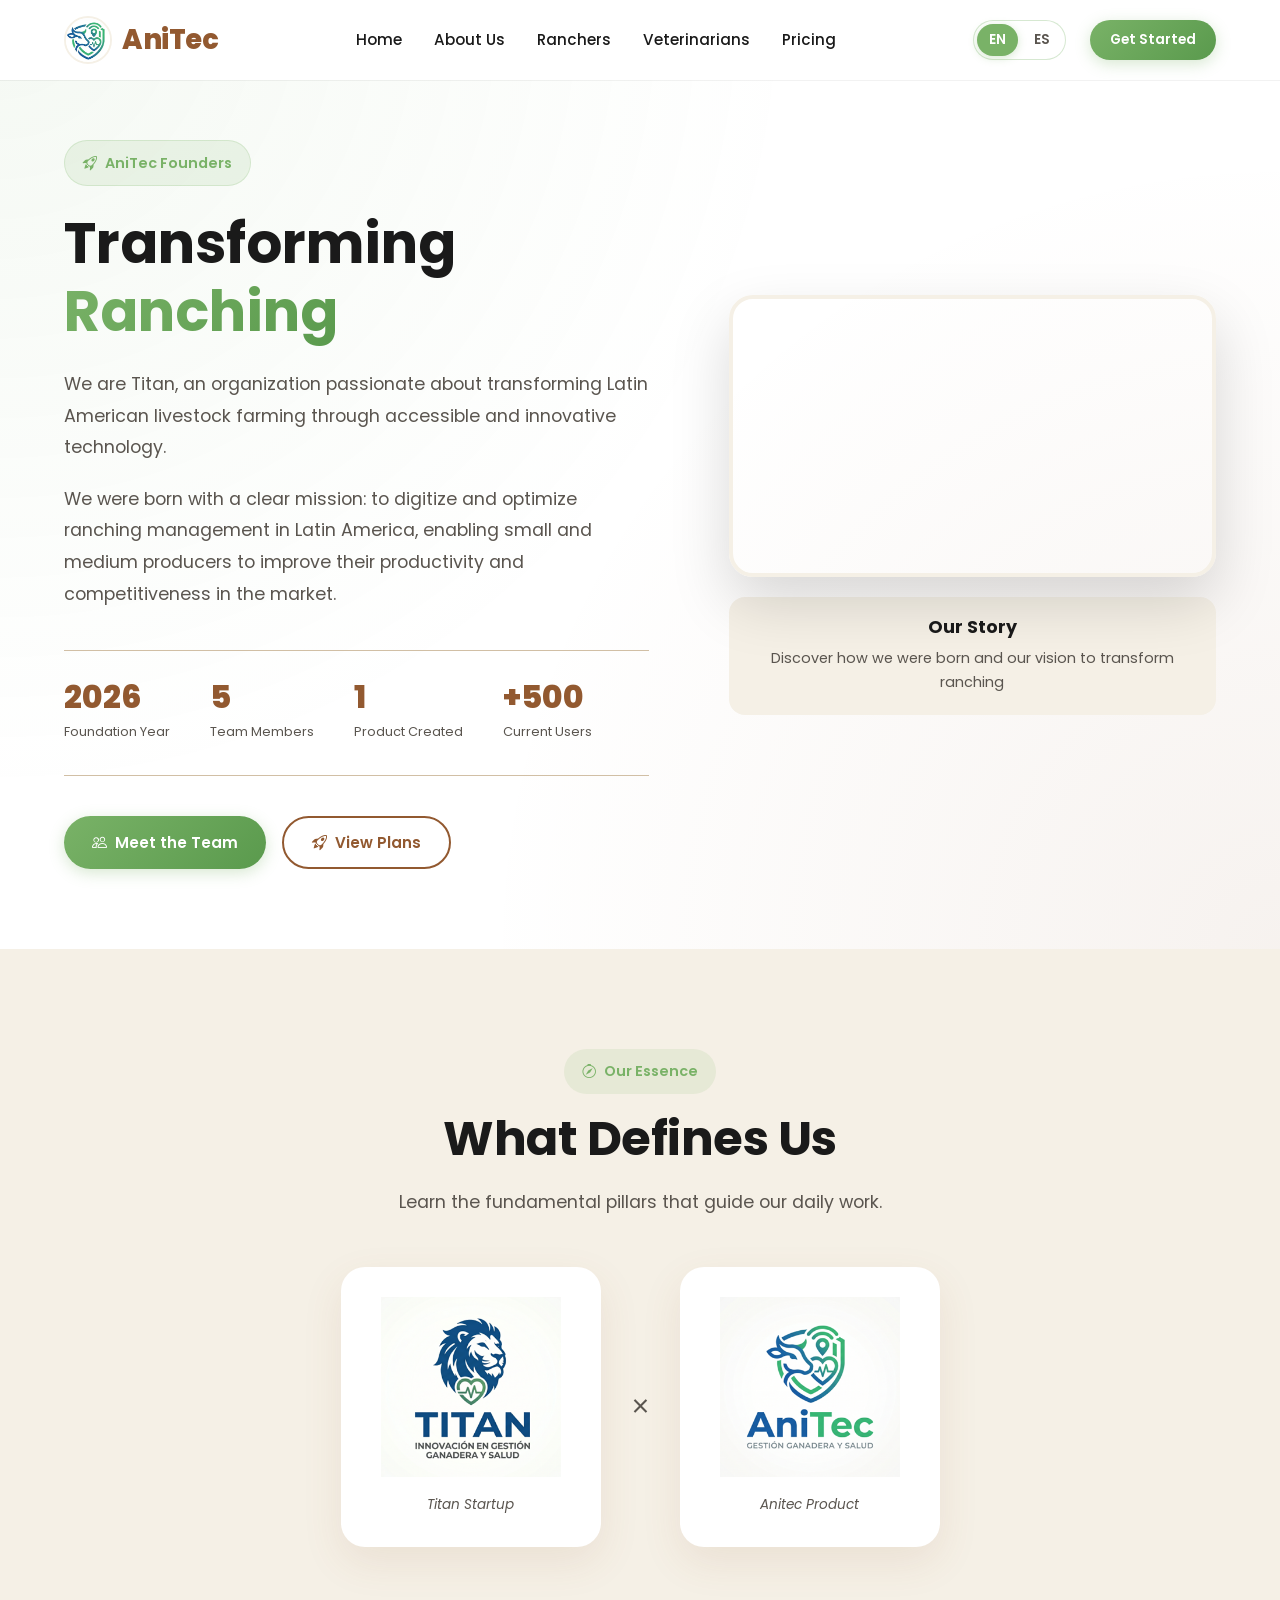
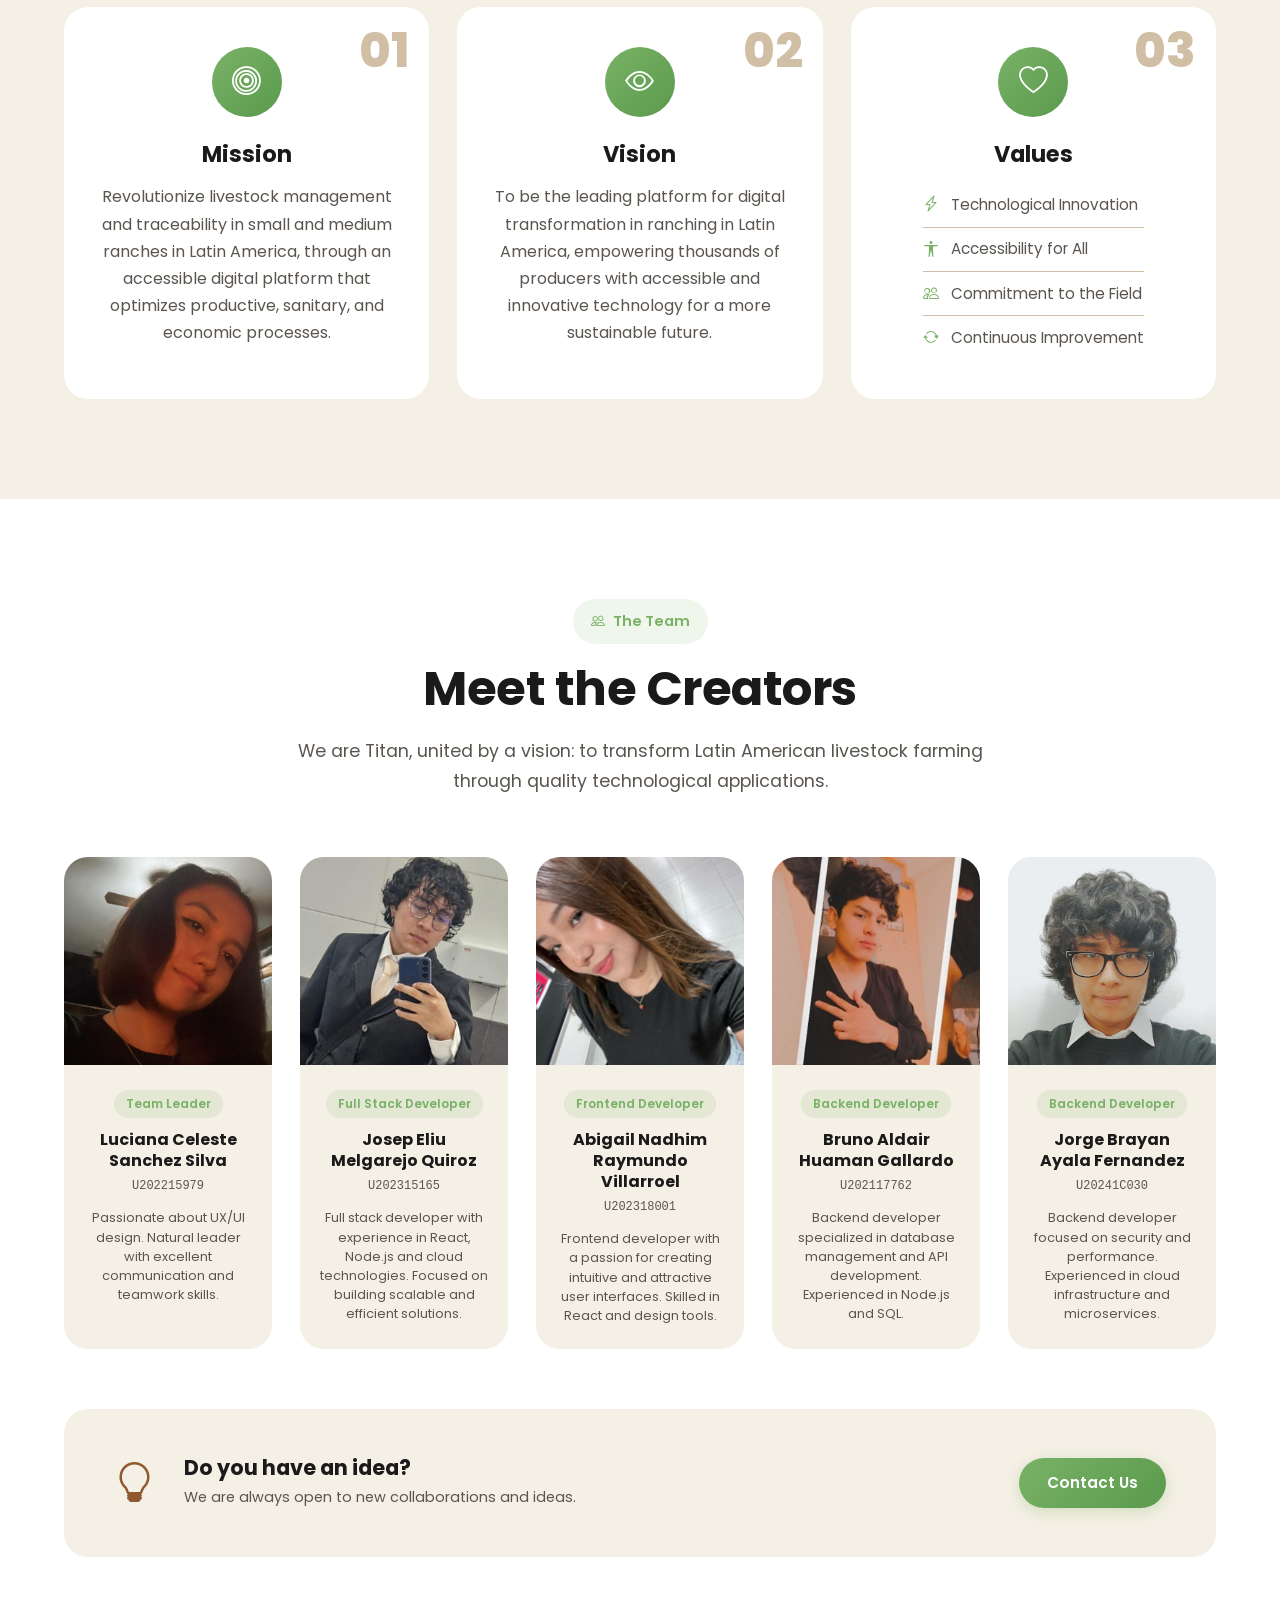
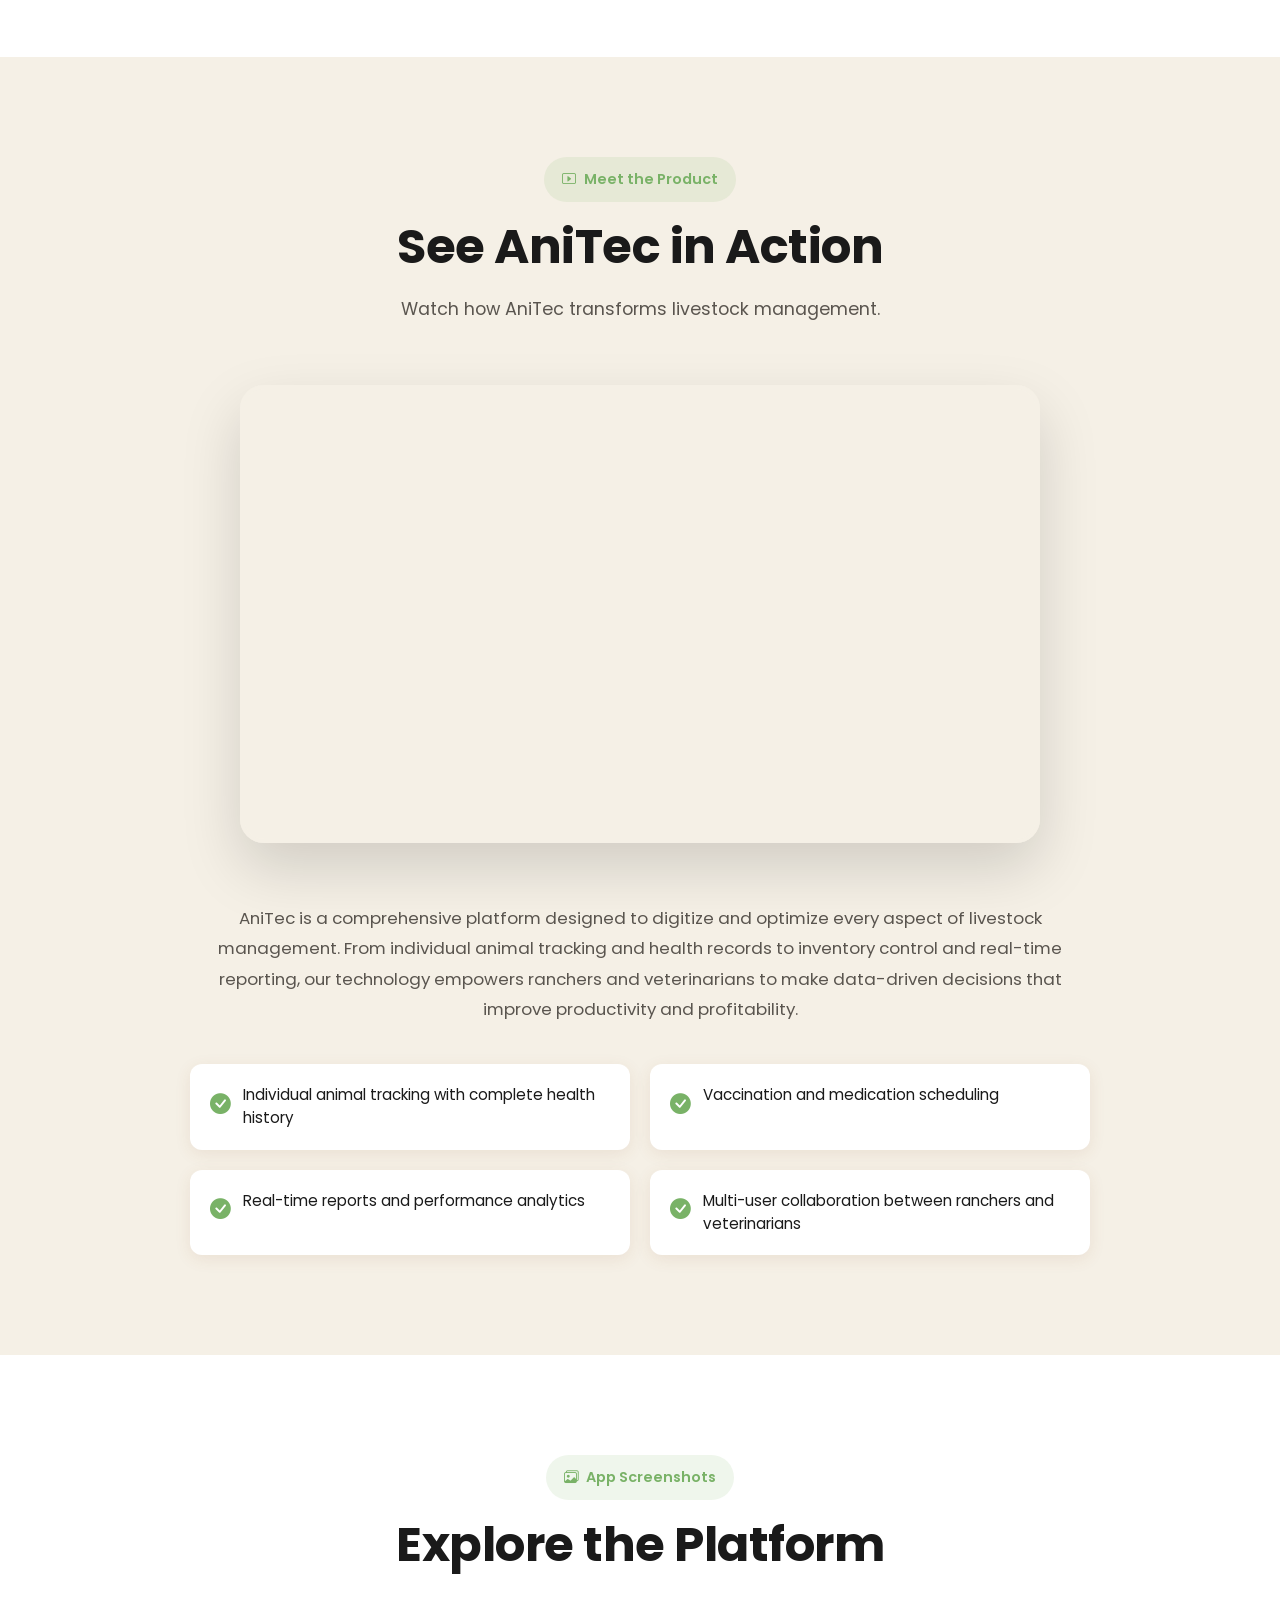
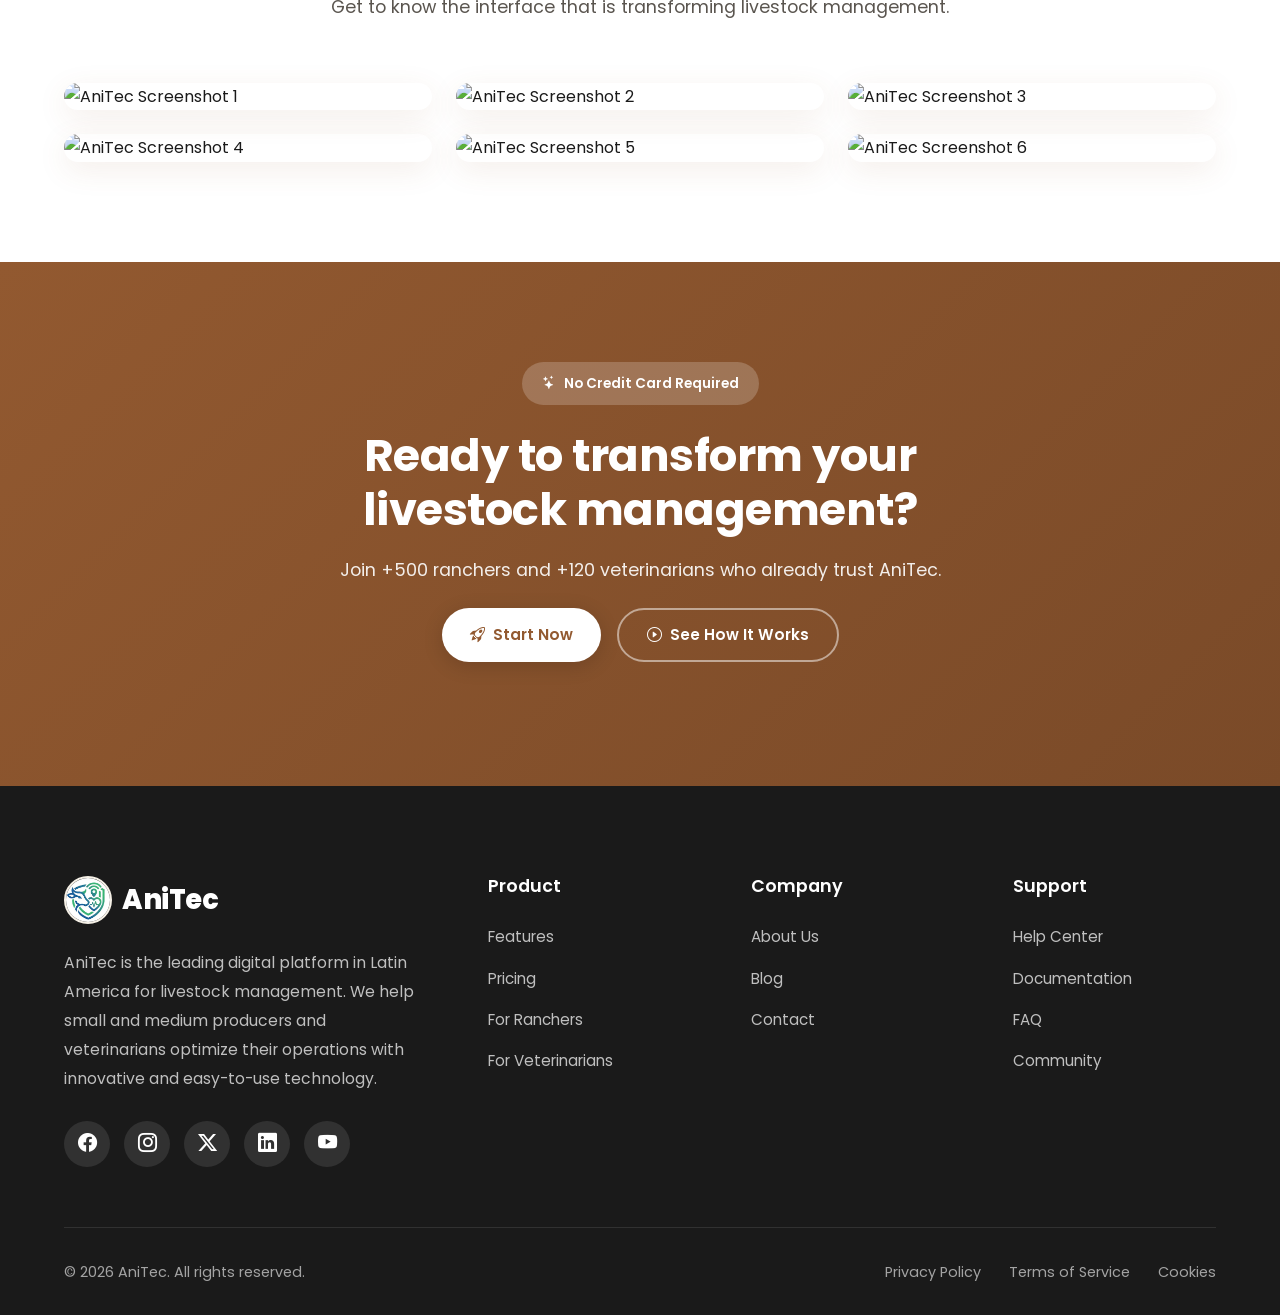
==== assets/pages/about.html @ 2a881848 "chore: add initial project files" ====
<!doctype html>
<html lang="en" data-page="about">
  <head>
    <meta charset="UTF-8" />
    <meta name="viewport" content="width=device-width, initial-scale=1.0" />
    <meta name="robots" content="index, follow" />
    <meta name="googlebot" content="index, follow" />
    <link rel="canonical" href="https://anitec.com/assets/pages/about.html" />

    <!-- Open Graph / Facebook -->
    <meta property="og:type" content="website" />
    <meta property="og:url" content="https://anitec.com/assets/pages/about.html" />
    <meta property="og:title" content="About Us - AniTec" />
    <meta
      property="og:description"
      content="Meet the team behind AniTec. We are a passionate team transforming Latin American livestock through innovative technology."
    />
    <meta
      property="og:image"
      content="https://anitec.com/assets/images/og-image.png"
    />
    <meta property="og:site_name" content="AniTec" />

    <!-- Twitter -->
    <meta property="twitter:card" content="summary_large_image" />
    <meta property="twitter:url" content="https://anitec.com/assets/pages/about.html" />
    <meta property="twitter:title" content="About Us - AniTec" />
    <meta
      property="twitter:description"
      content="Meet the team behind AniTec. We are a passionate team transforming Latin American livestock through innovative technology."
    />
    <meta
      property="twitter:image"
      content="https://anitec.com/assets/images/og-image.png"
    />

    <!-- Favicons -->
    <link rel="icon" href="../images/logo.ico" type="image/x-icon" />
    <link rel="apple-touch-icon" href="../images/apple-touch-icon.png" />

    <!-- Theme Color -->
    <meta name="theme-color" content="#79B267" />
    <meta name="msapplication-TileColor" content="#79B267" />
    <title>About Us - AniTec</title>
    <meta
      name="description"
      content="Meet the team behind AniTec. We are a team passionate about transforming Latin American livestock farming through innovative technology."
    />
    <meta
      name="keywords"
      content="about us AniTec, AniTec team, Team Titan, AniTec creators, ranching startup"
    />
    <meta name="author" content="AniTec" />
    <link rel="icon" type="image/x-icon" href="../images/logo.ico" />
    <link rel="stylesheet" href="../styles/styles.css" />
    <link rel="preconnect" href="https://fonts.googleapis.com" />
    <link rel="preconnect" href="https://fonts.gstatic.com" crossorigin />
    <link
      href="https://fonts.googleapis.com/css2?family=Poppins:wght@300;400;500;600;700;800&display=swap"
      rel="stylesheet"
    />
    <link
      rel="stylesheet"
      href="https://cdn.jsdelivr.net/npm/bootstrap-icons@1.11.3/font/bootstrap-icons.min.css"
    />
  </head>
  <body>
    <nav class="navbar">
      <div class="nav-container">
        <a href="../../index.html" class="logo">
          <img src="../images/logo.png" alt="AniTec Logo" />
          <span class="logo-text">AniTec</span>
        </a>
        <ul class="nav-menu">
          <li><a href="../../index.html" data-i18n="nav.home">Home</a></li>
          <li>
            <a href="about.html" class="active" data-i18n="nav.about"
              >About Us</a
            >
          </li>
          <li><a href="ranchers.html" data-i18n="nav.ranchers">Ranchers</a></li>
          <li>
            <a href="veterinarians.html" data-i18n="nav.veterinarians"
              >Veterinarians</a
            >
          </li>
          <li>
            <a href="../../index.html#pricing" data-i18n="nav.pricing">Pricing</a>
          </li>
        </ul>
        <div class="nav-actions">
          <div class="lang-switcher">
            <button class="lang-btn" id="lang-en" onclick="setLanguage('en')">
              EN
            </button>
            <button class="lang-btn" id="lang-es" onclick="setLanguage('es')">
              ES
            </button>
          </div>
          <a
            href="../../index.html#pricing"
            class="btn btn-success btn-sm"
            data-i18n="nav.startFree"
            >Get Started</a
          >
          <button class="mobile-menu-btn">
            <i class="bi bi-list"></i>
          </button>
        </div>
      </div>
    </nav>

    <div class="mobile-menu-overlay"></div>
    <div class="mobile-menu">
      <div class="mobile-menu-header">
        <span
          style="
            font-weight: 700;
            font-size: 1.2rem;
            color: var(--primary-brown);
          "
          data-i18n="nav.menu"
          >Menu</span
        >
        <button class="mobile-menu-close">
          <i class="bi bi-x-lg"></i>
        </button>
      </div>
      <ul class="mobile-menu-links">
        <li><a href="../../index.html" data-i18n="nav.home">Home</a></li>
        <li><a href="about.html" data-i18n="nav.about">About Us</a></li>
        <li><a href="ranchers.html" data-i18n="nav.ranchers">Ranchers</a></li>
        <li>
          <a href="veterinarians.html" data-i18n="nav.veterinarians"
            >Veterinarians</a
          >
        </li>
        <li>
          <a href="../../index.html#pricing" data-i18n="nav.pricing">Pricing</a>
        </li>
      </ul>
      <div class="mobile-menu-cta">
        <a
          href="../../index.html#pricing"
          class="btn btn-success"
          data-i18n="nav.startFree"
          >Get Started</a
        >
      </div>
      <div class="mobile-lang-switcher">
        <button
          class="lang-btn"
          id="mobile-lang-en"
          onclick="setLanguage('en')"
        >
          EN
        </button>
        <button
          class="lang-btn"
          id="mobile-lang-es"
          onclick="setLanguage('es')"
        >
          ES
        </button>
      </div>
    </div>

    <section class="about-hero">
      <div class="container">
        <div class="about-hero-content">
          <div class="about-hero-text">
            <div class="hero-badge">
              <i class="bi bi-rocket-takeoff"></i>
              <span data-i18n="about.heroBadge">AniTec Founders</span>
            </div>
            <h1 class="about-title">
              <span data-i18n="about.heroTitle1">Transforming</span
              ><span class="highlight" data-i18n="about.heroTitle2">
                Ranching</span
              >
            </h1>
            <p class="about-description" data-i18n="about.heroDesc1">
              We are <strong>Titan</strong>, an organization passionate about
              transforming Latin American livestock farming through accessible
              and innovative technology.
            </p>
            <p class="about-description" data-i18n="about.heroDesc2">
              We were born with a clear mission:
              <strong>to digitize and optimize ranching management</strong> in
              Latin America, enabling small and medium producers to improve
              their productivity and competitiveness in the market.
            </p>
            <div class="about-hero-stats">
              <div class="hero-stat">
                <span class="hero-stat-number">2026</span>
                <span class="hero-stat-label" data-i18n="about.stat1"
                  >Foundation<br />Year</span
                >
              </div>
              <div class="hero-stat">
                <span class="hero-stat-number">5</span>
                <span class="hero-stat-label" data-i18n="about.stat2"
                  >Team<br />Members</span
                >
              </div>
              <div class="hero-stat">
                <span class="hero-stat-number">1</span>
                <span class="hero-stat-label" data-i18n="about.stat3"
                  >Product<br />Created</span
                >
              </div>
              <div class="hero-stat">
                <span class="hero-stat-number">+500</span>
                <span class="hero-stat-label" data-i18n="about.stat4"
                  >Current<br />Users</span
                >
              </div>
            </div>
            <div class="about-hero-buttons">
              <a href="#team" class="btn btn-success">
                <i class="bi bi-people"></i>
                <span data-i18n="about.meetTeam">Meet the Team</span>
              </a>
              <a href="../../index.html#pricing" class="btn btn-secondary">
                <i class="bi bi-rocket-takeoff"></i>
                <span data-i18n="about.viewPlans">View Plans</span>
              </a>
            </div>
          </div>
          <div class="about-hero-video">
            <div class="video-container">
              <iframe src="https://www.youtube.com/embed/Ai-0rShYlvI" title="AniTec Story" frameborder="0" allow="accelerometer; autoplay; clipboard-write; encrypted-media; gyroscope; picture-in-picture" allowfullscreen></iframe>
            </div>
            <div class="video-info">
              <h4 data-i18n="about.ourStory">Learn our story</h4>
              <p data-i18n="about.ourStoryDesc">
                Discover how we were born and our vision to transform ranching
              </p>
            </div>
          </div>
        </div>
      </div>
    </section>

    <section class="mission-vision">
      <div class="container">
        <div class="section-header">
          <span class="section-subtitle">
            <i class="bi bi-compass"></i>
            <span data-i18n="about.essenceSubtitle">Our Essence</span>
          </span>
          <h2 class="section-title" data-i18n="about.essenceTitle">
            What Defines Us
          </h2>
          <p class="section-description" data-i18n="about.essenceDesc">
            Learn the fundamental pillars that guide our daily work.
          </p>
        </div>
        <div class="mv-logos">
          <div class="mv-logo-card">
            <img
              src="../images/about-us/logo_startup_titan.png"
              alt="Titan Startup"
            />
            <span class="mv-logo-label">Titan Startup</span>
          </div>
          <div class="mv-vs">×</div>
          <div class="mv-logo-card">
            <img
              src="../images/about-us/logo_producto_anitec.png"
              alt="AniTec Product"
            />
            <span class="mv-logo-label" data-i18n="about.product"
              >AniTec Product</span
            >
          </div>
        </div>
        <div class="mv-grid">
          <div class="mv-card">
            <div class="mv-card-icon">
              <i class="bi bi-bullseye"></i>
            </div>
            <div class="mv-card-number">01</div>
            <h3 data-i18n="about.mission">Mission</h3>
            <p data-i18n="about.missionText">
              Revolutionize livestock management and traceability in small and
              medium ranches in Latin America, through an accessible digital
              platform that optimizes productive, sanitary, and economic
              processes.
            </p>
          </div>
          <div class="mv-card">
            <div class="mv-card-icon">
              <i class="bi bi-eye"></i>
            </div>
            <div class="mv-card-number">02</div>
            <h3 data-i18n="about.vision">Vision</h3>
            <p data-i18n="about.visionText">
              To be the leading platform for digital transformation in ranching
              in Latin America, empowering thousands of producers with
              accessible and innovative technology for a more sustainable
              future.
            </p>
          </div>
          <div class="mv-card">
            <div class="mv-card-icon">
              <i class="bi bi-heart"></i>
            </div>
            <div class="mv-card-number">03</div>
            <h3 data-i18n="about.values">Values</h3>
            <ul class="mv-values">
              <li>
                <i class="bi bi-lightning-charge"></i>
                <span data-i18n="about.val1">Technological Innovation</span>
              </li>
              <li>
                <i class="bi bi-universal-access"></i>
                <span data-i18n="about.val2">Accessibility for All</span>
              </li>
              <li>
                <i class="bi bi-people"></i>
                <span data-i18n="about.val3">Commitment to the Field</span>
              </li>
              <li>
                <i class="bi bi-arrow-repeat"></i>
                <span data-i18n="about.val4">Continuous Improvement</span>
              </li>
            </ul>
          </div>
        </div>
      </div>
    </section>

    <section class="team" id="team">
      <div class="container">
        <div class="section-header">
          <span class="section-subtitle">
            <i class="bi bi-people"></i>
            <span data-i18n="about.teamSubtitle">The Team</span>
          </span>
          <h2 class="section-title" data-i18n="about.teamTitle">
            Meet the Creators
          </h2>
          <p class="section-description" data-i18n="about.teamDesc">
            We are Titan, united by a vision: to transform Latin American
            livestock farming through quality technological applications.
          </p>
        </div>
        <div class="team-grid">
          <div class="team-card">
            <div class="team-photo">
              <img
                src="../images/about-us/team/luciana.png"
                alt="Luciana Celeste Sanchez Silva"
              />
              <div class="team-social">
                <a href="#"><i class="bi bi-linkedin"></i></a>
                <a
                  href="https://github.com/luccsss"
                  target="_blank"
                  rel="noreferrer"
                  ><i class="bi bi-github"></i
                ></a>
              </div>
            </div>
            <div class="team-info">
              <span class="team-role" data-i18n="about.teamRole1"
                >Team Leader</span
              >
              <h3 class="team-name">Luciana Celeste Sanchez Silva</h3>
              <p class="team-code">U202215979</p>
              <p class="team-bio" data-i18n="about.bio1">
                Passionate about UX/UI design. Natural leader with excellent
                communication and teamwork skills.
              </p>
            </div>
          </div>
          <div class="team-card">
            <div class="team-photo">
              <img
                src="../images/about-us/team/josep.png"
                alt="Josep Eliu Melgarejo Quiroz"
              />
              <div class="team-social">
                <a href="#"><i class="bi bi-linkedin"></i></a>
                <a
                  href="https://github.com/Melga1502"
                  target="_blank"
                  rel="noreferrer"
                  ><i class="bi bi-github"></i
                ></a>
              </div>
            </div>
            <div class="team-info">
              <span class="team-role" data-i18n="about.teamRole2"
                >Full Stack Developer</span
              >
              <h3 class="team-name">Josep Eliu Melgarejo Quiroz</h3>
              <p class="team-code">U202315165</p>
              <p class="team-bio" data-i18n="about.bio2">
                Passionate about creating modern and efficient technological
                solutions. Expert in full stack web development.
              </p>
            </div>
          </div>
          <div class="team-card">
            <div class="team-photo">
              <img
                src="../images/about-us/team/abigail.png"
                alt="Abigail Nadhim Raymundo Villarroel"
              />
              <div class="team-social">
                <a href="#"><i class="bi bi-linkedin"></i></a>
                <a
                  href="https://github.com/AbigailRV"
                  target="_blank"
                  rel="noreferrer"
                  ><i class="bi bi-github"></i
                ></a>
              </div>
            </div>
            <div class="team-info">
              <span class="team-role" data-i18n="about.teamRole3"
                >Frontend Developer</span
              >
              <h3 class="team-name">Abigail Nadhim Raymundo Villarroel</h3>
              <p class="team-code">U202318001</p>
              <p class="team-bio" data-i18n="about.bio3">
                Specialist in creating attractive and functional interfaces.
                Passionate about responsive web design.
              </p>
            </div>
          </div>
          <div class="team-card">
            <div class="team-photo">
              <img
                src="../images/about-us/team/bruno.png"
                alt="Bruno Aldair Huaman Gallardo"
              />
              <div class="team-social">
                <a href="#"><i class="bi bi-linkedin"></i></a>
                <a
                  href="https://github.com/BrunoHG10"
                  target="_blank"
                  rel="noreferrer"
                  ><i class="bi bi-github"></i
                ></a>
              </div>
            </div>
            <div class="team-info">
              <span class="team-role" data-i18n="about.teamRole4"
                >Backend Developer</span
              >
              <h3 class="team-name">Bruno Aldair Huaman Gallardo</h3>
              <p class="team-code">U202117762</p>
              <p class="team-bio" data-i18n="about.bio4">
                Specialist in APIs and databases. Mastery of .NET and SQL Server
                technologies.
              </p>
            </div>
          </div>
          <div class="team-card">
            <div class="team-photo">
              <img
                src="../images/about-us/team/jorge.png"
                alt="Jorge Brayan Ayala Fernandez"
              />
              <div class="team-social">
                <a href="#"><i class="bi bi-linkedin"></i></a>
                <a
                  href="https://github.com/jorgeayaladev"
                  target="_blank"
                  rel="noreferrer"
                  ><i class="bi bi-github"></i
                ></a>
              </div>
            </div>
            <div class="team-info">
              <span class="team-role" data-i18n="about.teamRole5"
                >Backend Developer</span
              >
              <h3 class="team-name">Jorge Brayan Ayala Fernandez</h3>
              <p class="team-code">U20241C030</p>
              <p class="team-bio" data-i18n="about.bio5">
                Versatile developer with experience in multiple technologies and
                development platforms.
              </p>
            </div>
          </div>
        </div>
        <div class="team-cta">
          <div class="team-cta-content">
            <i class="bi bi-lightbulb"></i>
            <div>
              <h4 data-i18n="about.ideaTitle">Do you have an idea?</h4>
              <p data-i18n="about.ideaDesc">
                We are always open to new collaborations and ideas.
              </p>
            </div>
            <a
              href="#contact"
              class="btn btn-success"
              data-i18n="about.contactUs"
              >Contact Us</a
            >
          </div>
        </div>
      </div>
    </section>

    <!-- Product Showcase -->
    <section class="about-product">
      <div class="container">
        <div class="section-header">
          <span class="section-subtitle">
            <i class="bi bi-play-btn"></i>
            <span data-i18n="about.productSubtitle">Meet the Product</span>
          </span>
          <h2 class="section-title" data-i18n="about.productTitle">See AniTec in Action</h2>
          <p class="section-description" data-i18n="about.productDesc">Watch how AniTec transforms livestock management.</p>
        </div>
        <div class="product-video-wrapper">
          <div class="video-container">
            <iframe src="https://www.youtube.com/embed/U_xCv93ybkI" title="AniTec Product Video" frameborder="0" allow="accelerometer; autoplay; clipboard-write; encrypted-media; gyroscope; picture-in-picture" allowfullscreen></iframe>
          </div>
        </div>
        <div class="product-content">
          <p class="product-content-text" data-i18n="about.productText">
            AniTec is a comprehensive platform designed to digitize and optimize every aspect of livestock management. From individual animal tracking and health records to inventory control and real-time reporting, our technology empowers ranchers and veterinarians to make data-driven decisions that improve productivity and profitability.
          </p>
          <div class="product-features-mini">
            <div class="product-feature-item">
              <i class="bi bi-check-circle-fill"></i>
              <span data-i18n="about.productFeature1">Individual animal tracking with complete health history</span>
            </div>
            <div class="product-feature-item">
              <i class="bi bi-check-circle-fill"></i>
              <span data-i18n="about.productFeature2">Vaccination and medication scheduling</span>
            </div>
            <div class="product-feature-item">
              <i class="bi bi-check-circle-fill"></i>
              <span data-i18n="about.productFeature3">Real-time reports and performance analytics</span>
            </div>
            <div class="product-feature-item">
              <i class="bi bi-check-circle-fill"></i>
              <span data-i18n="about.productFeature4">Multi-user collaboration between ranchers and veterinarians</span>
            </div>
          </div>
        </div>
      </div>
    </section>

    <!-- App Screenshots -->
    <section class="app-screenshots">
      <div class="container">
        <div class="section-header">
          <span class="section-subtitle">
            <i class="bi bi-images"></i>
            <span data-i18n="about.screenshotsSubtitle">App Screenshots</span>
          </span>
          <h2 class="section-title" data-i18n="about.screenshotsTitle">Explore the Platform</h2>
          <p class="section-description" data-i18n="about.screenshotsDesc">Get to know the interface that is transforming livestock management.</p>
        </div>
        <div class="screenshots-grid">
          <div class="screenshot-card"><img src="../images/screenshots/screen-1.png" alt="AniTec Screenshot 1" /></div>
          <div class="screenshot-card"><img src="../images/screenshots/screen-2.png" alt="AniTec Screenshot 2" /></div>
          <div class="screenshot-card"><img src="../images/screenshots/screen-3.png" alt="AniTec Screenshot 3" /></div>
          <div class="screenshot-card"><img src="../images/screenshots/screen-4.png" alt="AniTec Screenshot 4" /></div>
          <div class="screenshot-card"><img src="../images/screenshots/screen-5.png" alt="AniTec Screenshot 5" /></div>
          <div class="screenshot-card"><img src="../images/screenshots/screen-6.png" alt="AniTec Screenshot 6" /></div>
        </div>
      </div>
    </section>

    <!-- About CTA -->
    <section class="about-cta">
      <div class="container">
        <div class="about-cta-content">
          <div class="cta-badge">
            <i class="bi bi-stars"></i>
            <span data-i18n="about.ctaBadge">No Credit Card Required</span>
          </div>
          <h2 class="cta-title" data-i18n="about.ctaTitle">Ready to transform your livestock management?</h2>
          <p class="cta-description" data-i18n="about.ctaDesc">Join +500 ranchers and +120 veterinarians who already trust AniTec.</p>
          <div class="cta-buttons">
            <a href="../../index.html#pricing" class="btn btn-primary">
              <i class="bi bi-rocket-takeoff"></i>
              <span data-i18n="about.ctaStartFree">Start Now</span>
            </a>
            <a href="ranchers.html" class="btn btn-outline-light">
              <i class="bi bi-play-circle"></i>
              <span data-i18n="about.ctaSeeHow">See How It Works</span>
            </a>
          </div>
        </div>
      </div>
    </section>

    <footer id="contact">
      <div class="container">
        <div class="footer-grid">
          <div class="footer-about">
            <a href="../../index.html" class="logo">
              <img src="../images/logo.png" alt="AniTec Logo" />
              <span class="logo-text">AniTec</span>
            </a>
            <p class="footer-description" data-i18n="footer.desc">
              AniTec is the leading digital platform in Latin America for
              livestock management. We help small and medium producers and
              veterinarians optimize their operations with innovative and
              easy-to-use technology.
            </p>
            <div class="footer-social">
              <a href="#"><i class="bi bi-facebook"></i></a>
              <a href="#"><i class="bi bi-instagram"></i></a>
              <a href="#"><i class="bi bi-twitter-x"></i></a>
              <a href="#"><i class="bi bi-linkedin"></i></a>
              <a href="#"><i class="bi bi-youtube"></i></a>
            </div>
          </div>
          <div class="footer-column">
            <h4 class="footer-title" data-i18n="footer.product">Product</h4>
            <ul class="footer-links">
              <li>
                <a href="../../index.html#features" data-i18n="footer.features"
                  >Features</a
                >
              </li>
              <li>
                <a href="../../index.html#pricing" data-i18n="footer.pricing"
                  >Pricing</a
                >
              </li>
              <li>
                <a href="ranchers.html" data-i18n="footer.forRanchers"
                  >For Ranchers</a
                >
              </li>
              <li>
                <a href="veterinarians.html" data-i18n="footer.forVets"
                  >For Veterinarians</a
                >
              </li>
            </ul>
          </div>
          <div class="footer-column">
            <h4 class="footer-title" data-i18n="footer.company">Company</h4>
            <ul class="footer-links">
              <li>
                <a href="about.html" data-i18n="footer.about">About Us</a>
              </li>
              <li><a href="#" data-i18n="footer.blog">Blog</a></li>
              <li><a href="#contact" data-i18n="footer.contact">Contact</a></li>
            </ul>
          </div>
          <div class="footer-column">
            <h4 class="footer-title" data-i18n="footer.support">Support</h4>
            <ul class="footer-links">
              <li><a href="#" data-i18n="footer.helpCenter">Help Center</a></li>
              <li>
                <a href="#" data-i18n="footer.documentation">Documentation</a>
              </li>
              <li><a href="#" data-i18n="footer.faq">FAQ</a></li>
              <li><a href="#" data-i18n="footer.community">Community</a></li>
            </ul>
          </div>
        </div>
        <div class="footer-bottom">
          <p class="footer-copyright" data-i18n="footer.copyright">
            © 2026 AniTec. All rights reserved.
          </p>
          <div class="footer-legal">
            <a href="#" data-i18n="footer.privacy">Privacy Policy</a>
            <a href="#" data-i18n="footer.terms">Terms of Service</a>
            <a href="#" data-i18n="footer.cookies">Cookies</a>
          </div>
        </div>
      </div>
    </footer>

    <script src="../scripts/i18n.js"></script>
    <script src="../scripts/script.js"></script>
  </body>
</html>
---- assets/styles/styles.css ----
:root {
  --primary-brown: #925930;
  --primary-green: #79b267;
  --primary-cream: #f5f0e6;
  --secondary-brown: #a3794f;
  --secondary-green: #a3c4a8;
  --secondary-cream: #d1bfa5;
  --text-dark: #1a1a1a;
  --text-light: #5a554f;
  --white: #ffffff;
  --shadow-light: rgba(146, 89, 48, 0.1);
  --shadow-medium: rgba(146, 89, 48, 0.2);
  --gradient-green: linear-gradient(135deg, #79b267 0%, #5a9a4d 100%);
  --gradient-brown: linear-gradient(135deg, #925930 0%, #7a4a28 100%);
}

* {
  margin: 0;
  padding: 0;
  box-sizing: border-box;
}

html {
  scroll-behavior: smooth;
}

body {
  font-family: "Poppins", sans-serif;
  background-color: var(--primary-cream);
  color: var(--text-dark);
  line-height: 1.7;
  overflow-x: hidden;
}

body.menu-open {
  overflow: hidden;
}

h1,
h2,
h3,
h4,
h5,
h6 {
  font-family: "Poppins", sans-serif;
  font-weight: 700;
  line-height: 1.2;
}

.container {
  max-width: 1200px;
  margin: 0 auto;
  padding: 0 24px;
}

.btn {
  padding: 12px 28px;
  border-radius: 50px;
  font-weight: 600;
  font-size: 0.95rem;
  cursor: pointer;
  transition: all 0.3s cubic-bezier(0.4, 0, 0.2, 1);
  text-decoration: none;
  display: inline-flex;
  align-items: center;
  gap: 8px;
  border: none;
  font-family: "Poppins", sans-serif;
}

.btn-primary {
  background: var(--gradient-brown);
  color: var(--white);
  box-shadow: 0 4px 15px rgba(146, 89, 48, 0.3);
}

.btn-primary:hover {
  transform: translateY(-2px);
  box-shadow: 0 8px 25px rgba(146, 89, 48, 0.4);
}

.btn-secondary {
  background: transparent;
  color: var(--primary-brown);
  border: 2px solid var(--primary-brown);
}

.btn-secondary:hover {
  background: var(--primary-brown);
  color: var(--white);
}

.btn-success {
  background: var(--gradient-green);
  color: var(--white);
  box-shadow: 0 4px 15px rgba(121, 178, 103, 0.3);
}

.btn-success:hover {
  transform: translateY(-2px);
  box-shadow: 0 8px 25px rgba(121, 178, 103, 0.4);
}

.mobile-menu-btn {
  display: none;
  background: none;
  border: none;
  font-size: 1.6rem;
  color: var(--primary-brown);
  cursor: pointer;
  padding: 8px;
  line-height: 1;
}

/* Navigation */
.navbar {
  position: fixed;
  top: 0;
  left: 0;
  right: 0;
  background: rgba(255, 255, 255, 0.95);
  backdrop-filter: blur(20px);
  z-index: 1000;
  transition: all 0.3s ease;
  box-shadow: 0 1px 0 rgba(0, 0, 0, 0.05);
}

.navbar.scrolled {
  box-shadow: 0 4px 30px var(--shadow-light);
}

.nav-container {
  display: flex;
  justify-content: space-between;
  align-items: center;
  padding: 16px 24px;
  max-width: 1200px;
  margin: 0 auto;
}

.logo {
  display: flex;
  align-items: center;
  gap: 10px;
  text-decoration: none;
}

.logo img {
  height: 48px;
  width: 48px;
  border-radius: 50%;
  object-fit: cover;
  border: 2px solid var(--primary-cream);
}

.logo-text {
  font-family: "Poppins", sans-serif;
  font-size: 1.7rem;
  font-weight: 800;
  color: var(--primary-brown);
  letter-spacing: -0.5px;
}

.nav-menu {
  display: flex;
  align-items: center;
  gap: 32px;
  list-style: none;
}

.nav-menu a {
  text-decoration: none;
  color: var(--text-dark);
  font-weight: 500;
  font-size: 0.95rem;
  transition: all 0.3s ease;
  position: relative;
}

.nav-menu a::after {
  content: "";
  position: absolute;
  bottom: -6px;
  left: 0;
  width: 0;
  height: 2px;
  background: var(--primary-green);
  transition: width 0.3s ease;
  border-radius: 2px;
}

.nav-menu a:hover {
  color: var(--primary-brown);
}

.nav-menu a:hover::after {
  width: 100%;
}

.nav-actions {
  display: flex;
  gap: 12px;
  align-items: center;
}

.btn-sm {
  padding: 8px 20px;
  font-size: 0.85rem;
}

/* Mobile Menu */
.mobile-menu-overlay,
.mobile-menu {
  display: none;
}

/* Hero Section */
.hero {
  min-height: 100vh;
  padding: 140px 0 100px;
  background: var(--white);
  position: relative;
  overflow: hidden;
}

.hero::before {
  content: "";
  position: absolute;
  top: 0;
  right: 0;
  width: 55%;
  height: 100%;
  background: url("../images/home/hero-section.png") no-repeat center center;
  background-size: cover;
  opacity: 0.15;
  clip-path: polygon(25% 0, 100% 0, 100% 100%, 0% 100%);
}

.hero-content {
  display: grid;
  grid-template-columns: 1fr 1fr;
  gap: 80px;
  align-items: center;
  position: relative;
  z-index: 1;
}

.hero-text {
  max-width: 580px;
}

.hero-badge {
  display: inline-flex;
  align-items: center;
  gap: 8px;
  background: rgba(121, 178, 103, 0.12);
  padding: 10px 18px;
  border-radius: 50px;
  font-size: 0.9rem;
  color: var(--primary-green);
  font-weight: 600;
  margin-bottom: 24px;
  border: 1px solid rgba(121, 178, 103, 0.2);
}

.hero-title {
  font-size: 3.8rem;
  line-height: 1.1;
  color: var(--text-dark);
  margin-bottom: 24px;
  letter-spacing: -1px;
}

.hero-title span {
  background: var(--gradient-green);
  -webkit-background-clip: text;
  -webkit-text-fill-color: transparent;
  background-clip: text;
}

.hero-description {
  font-size: 1.15rem;
  color: var(--text-light);
  margin-bottom: 36px;
  line-height: 1.8;
}

.hero-buttons {
  display: flex;
  gap: 16px;
  flex-wrap: wrap;
}

.hero-image {
  width: 100%;
  max-width: 560px;
  border-radius: 24px;
  box-shadow: 0 30px 70px rgba(0, 0, 0, 0.15);
}

.hero-floating-card {
  position: absolute;
  background: var(--white);
  padding: 20px 24px;
  border-radius: 16px;
  box-shadow: 0 10px 40px rgba(0, 0, 0, 0.12);
  display: flex;
  align-items: center;
  gap: 14px;
  animation: float 4s ease-in-out infinite;
}

.hero-floating-card-1 {
  top: 10%;
  right: -10px;
  animation-delay: 0s;
}

.hero-floating-card-2 {
  bottom: 15%;
  left: -20px;
  animation-delay: 1s;
}

@keyframes float {
  0%,
  100% {
    transform: translateY(0);
  }
  50% {
    transform: translateY(-10px);
  }
}

.floating-icon {
  width: 52px;
  height: 52px;
  border-radius: 14px;
  display: flex;
  align-items: center;
  justify-content: center;
  font-size: 1.5rem;
}

.floating-icon.green {
  background: rgba(121, 178, 103, 0.15);
  color: var(--primary-green);
}

.floating-icon.brown {
  background: rgba(146, 89, 48, 0.15);
  color: var(--primary-brown);
}

.floating-text h4 {
  font-size: 1rem;
  color: var(--text-dark);
  margin-bottom: 2px;
}

.floating-text p {
  font-size: 0.85rem;
  color: var(--text-light);
}

.hero-stats {
  display: flex;
  gap: 50px;
  margin-top: 50px;
  padding-top: 40px;
  border-top: 1px solid rgba(0, 0, 0, 0.08);
}

.stat-item {
  text-align: left;
}

.stat-number {
  font-size: 2.8rem;
  font-weight: 800;
  color: var(--primary-brown);
  line-height: 1;
}

.stat-label {
  font-size: 0.95rem;
  color: var(--text-light);
  margin-top: 4px;
}

/* Ganadero Hero Section */
.rancher-hero,
.vet-hero {
  min-height: 95vh;
  padding: 140px 0 80px;
  background: var(--white);
  position: relative;
  display: flex;
  align-items: center;
}

.rancher-hero::before {
  content: "";
  position: absolute;
  top: 0;
  left: 0;
  width: 100%;
  height: 100%;
  background:
    radial-gradient(
      circle at 100% 0%,
      rgba(121, 178, 103, 0.08) 0%,
      transparent 50%
    ),
    radial-gradient(
      circle at 0% 100%,
      rgba(146, 89, 48, 0.05) 0%,
      transparent 50%
    );
  pointer-events: none;
}

.rancher-hero-content,
.vet-hero-content {
  display: grid;
  grid-template-columns: 1.1fr 1fr;
  gap: 80px;
  align-items: center;
  position: relative;
  z-index: 1;
}

.rancher-title,
.vet-title {
  font-size: 3.5rem;
  color: var(--text-dark);
  margin-bottom: 24px;
  line-height: 1.2;
}

.rancher-title .highlight,
.vet-title .highlight {
  background: var(--gradient-green);
  -webkit-background-clip: text;
  background-clip: text;
  -webkit-text-fill-color: transparent;
}

.rancher-description,
.vet-description {
  font-size: 1.15rem;
  color: var(--text-light);
  margin-bottom: 20px;
  line-height: 1.8;
}

.rancher-features {
  display: grid;
  grid-template-columns: 1fr 1fr;
  gap: 16px;
  margin: 30px 0;
}

.rancher-feature {
  display: flex;
  align-items: center;
  gap: 12px;
  font-size: 0.95rem;
  color: var(--text-dark);
}

.rancher-feature i {
  color: var(--primary-green);
  font-size: 1.1rem;
}

.vet-features {
  display: grid;
  grid-template-columns: 1fr 1fr;
  gap: 16px;
  margin: 30px 0;
}

.vet-feature {
  display: flex;
  align-items: center;
  gap: 12px;
  font-size: 0.95rem;
  color: var(--text-dark);
}

.vet-feature i {
  color: var(--primary-green);
  font-size: 1.1rem;
}

.rancher-hero-stats,
.vet-hero-stats {
  display: flex;
  gap: 40px;
  margin: 30px 0;
  padding: 24px 0;
  border-top: 1px solid var(--secondary-cream);
  border-bottom: 1px solid var(--secondary-cream);
}

.rancher-stat,
.vet-stat {
  text-align: left;
}

.rancher-stat-number,
.vet-stat-number {
  display: block;
  font-size: 2rem;
  font-weight: 800;
  color: var(--primary-brown);
  line-height: 1;
  margin-bottom: 4px;
}

.rancher-stat-label,
.vet-stat-label {
  font-size: 0.8rem;
  color: var(--text-light);
  line-height: 1.3;
}

.rancher-buttons,
.vet-buttons {
  display: flex;
  gap: 16px;
  margin-top: 32px;
}

.rancher-hero-image,
.vet-hero-image {
  text-align: center;
  position: relative;
}

.hero-image-wrapper {
  position: relative;
}

.hero-image-wrapper img {
  width: 100%;
  max-width: 480px;
  border-radius: 30px;
  box-shadow: 0 30px 70px rgba(0, 0, 0, 0.15);
}

.hero-image-badge {
  position: absolute;
  bottom: 30px;
  left: -20px;
  background: var(--white);
  padding: 16px 24px;
  border-radius: 16px;
  display: flex;
  align-items: center;
  gap: 10px;
  box-shadow: 0 10px 30px var(--shadow-light);
  font-weight: 600;
  color: var(--text-dark);
}

.hero-image-badge i {
  color: #f59e0b;
  font-size: 1.1rem;
}

/* Segmentos Section */
.segments {
  padding: 100px 0;
  background: var(--primary-cream);
}

.segments-grid {
  display: grid;
  grid-template-columns: repeat(2, 1fr);
  gap: 32px;
}

.segment-card {
  background: var(--white);
  padding: 44px 36px;
  border-radius: 24px;
  text-align: center;
  transition: all 0.4s ease;
  box-shadow: 0 8px 30px var(--shadow-light);
}

.segment-card:hover {
  transform: translateY(-8px);
  box-shadow: 0 20px 50px var(--shadow-medium);
}

.segment-image {
  width: 100%;
  max-width: 200px;
  height: 200px;
  margin: 0 auto 24px;
  border-radius: 50%;
  overflow: hidden;
  border: 4px solid var(--primary-cream);
  box-shadow: 0 8px 30px var(--shadow-light);
  background: var(--primary-cream);
  display: flex;
  align-items: center;
  justify-content: center;
}

.segment-image img {
  width: 100%;
  height: 100%;
  object-fit: cover;
}

.segment-title {
  font-size: 1.6rem;
  color: var(--text-dark);
  margin-bottom: 16px;
}

.segment-description {
  color: var(--text-light);
  line-height: 1.7;
  margin-bottom: 24px;
}

/* Metrics Section */
.metrics {
  padding: 100px 0;
  background: var(--gradient-brown);
}

.metrics .section-subtitle {
  background: rgba(255, 255, 255, 0.15);
  color: var(--white);
}

.metrics .section-title,
.metrics .section-description {
  color: var(--white);
}

.metrics-grid {
  display: grid;
  grid-template-columns: repeat(4, 1fr);
  gap: 28px;
}

.metric-card {
  text-align: center;
  padding: 40px 24px 32px;
  background: rgba(255, 255, 255, 0.1);
  border-radius: 20px;
  border: 1px solid rgba(255, 255, 255, 0.15);
  transition: all 0.3s ease;
  position: relative;
  overflow: hidden;
}

.metric-card::before {
  content: "";
  position: absolute;
  top: 0;
  left: 0;
  right: 0;
  height: 4px;
  background: var(--primary-green);
  transform: scaleX(0);
  transform-origin: left;
  transition: transform 0.3s ease;
}

.metric-card:hover {
  background: rgba(255, 255, 255, 0.15);
  transform: translateY(-5px);
}

.metric-card:hover::before {
  transform: scaleX(1);
}

.metric-icon {
  width: 60px;
  height: 60px;
  background: rgba(255, 255, 255, 0.15);
  border-radius: 50%;
  display: flex;
  align-items: center;
  justify-content: center;
  margin: 0 auto 20px;
  font-size: 1.5rem;
  color: var(--white);
}

.metric-number {
  font-size: 3.2rem;
  font-weight: 800;
  color: var(--white);
  margin-bottom: 8px;
  line-height: 1;
}

.metric-label {
  font-size: 1rem;
  font-weight: 600;
  color: var(--white);
  margin-bottom: 12px;
}

.metric-description {
  font-size: 0.85rem;
  color: rgba(255, 255, 255, 0.75);
  line-height: 1.6;
}

.metrics-footer {
  display: flex;
  justify-content: center;
  gap: 40px;
  margin-top: 50px;
  padding-top: 40px;
  border-top: 1px solid rgba(255, 255, 255, 0.15);
}

.metrics-stat {
  text-align: center;
}

.metrics-stat-number {
  display: block;
  font-size: 2.5rem;
  font-weight: 800;
  color: var(--white);
  line-height: 1;
  margin-bottom: 8px;
}

.metrics-stat-label {
  font-size: 0.9rem;
  color: rgba(255, 255, 255, 0.75);
  line-height: 1.4;
}

/* Features Section */
.features {
  padding: 120px 0;
  background: var(--white);
}

.section-header {
  text-align: center;
  max-width: 700px;
  margin: 0 auto 60px;
}

.section-subtitle {
  display: inline-flex;
  align-items: center;
  gap: 8px;
  background: rgba(121, 178, 103, 0.12);
  color: var(--primary-green);
  padding: 10px 18px;
  border-radius: 50px;
  font-weight: 600;
  font-size: 0.9rem;
  margin-bottom: 16px;
}

.section-title {
  font-size: 3rem;
  color: var(--text-dark);
  margin-bottom: 20px;
  letter-spacing: -0.5px;
}

.section-description {
  font-size: 1.1rem;
  color: var(--text-light);
}

.section-subtitle-light {
  display: inline-flex;
  align-items: center;
  gap: 8px;
  background: rgba(255, 255, 255, 0.15);
  color: #fff;
  padding: 10px 18px;
  border-radius: 50px;
  font-weight: 600;
  font-size: 0.9rem;
  margin-bottom: 16px;
}

.section-title-light {
  font-size: 3rem;
  color: #fff;
  margin-bottom: 20px;
  letter-spacing: -0.5px;
}

.section-description-light {
  font-size: 1.1rem;
  color: rgba(255, 255, 255, 0.8);
}

.features-grid {
  display: grid;
  grid-template-columns: repeat(3, 1fr);
  gap: 28px;
}

.feature-card {
  background: var(--primary-cream);
  padding: 40px 32px;
  border-radius: 20px;
  transition: all 0.4s cubic-bezier(0.4, 0, 0.2, 1);
  position: relative;
  overflow: hidden;
}

.feature-card::before {
  content: "";
  position: absolute;
  top: 0;
  left: 0;
  right: 0;
  height: 4px;
  background: var(--gradient-green);
  transform: scaleX(0);
  transform-origin: left;
  transition: transform 0.4s ease;
}

.feature-card:hover {
  transform: translateY(-8px);
  box-shadow: 0 25px 50px var(--shadow-light);
  background: var(--white);
}

.feature-card:hover::before {
  transform: scaleX(1);
}

.feature-icon {
  width: 64px;
  height: 64px;
  background: var(--white);
  border-radius: 16px;
  display: flex;
  align-items: center;
  justify-content: center;
  font-size: 1.7rem;
  color: var(--primary-brown);
  margin-bottom: 24px;
  box-shadow: 0 4px 15px var(--shadow-light);
}

.feature-title {
  font-size: 1.3rem;
  color: var(--text-dark);
  margin-bottom: 14px;
}

.feature-description {
  color: var(--text-light);
  line-height: 1.7;
  font-size: 0.98rem;
}

/* How It Works */
.how-it-works {
  padding: 100px 0;
  background: var(--primary-cream);
  position: relative;
}

.steps-grid {
  display: grid;
  grid-template-columns: repeat(4, 1fr);
  gap: 24px;
  position: relative;
}

.step-card {
  background: var(--white);
  border-radius: 24px;
  padding: 32px 24px;
  display: flex;
  align-items: flex-start;
  gap: 20px;
  position: relative;
  transition: all 0.3s ease;
}

.step-card:hover {
  transform: translateY(-5px);
  box-shadow: 0 15px 40px var(--shadow-light);
}

.step-number {
  font-size: 3rem;
  font-weight: 800;
  color: var(--secondary-cream);
  line-height: 1;
  position: absolute;
  top: 20px;
  right: 20px;
  opacity: 0.5;
}

.step-content {
  flex: 1;
}

.step-icon {
  width: 56px;
  height: 56px;
  background: var(--gradient-brown);
  border-radius: 16px;
  display: flex;
  align-items: center;
  justify-content: center;
  margin-bottom: 20px;
  font-size: 1.5rem;
  color: var(--white);
}

.step-title {
  font-size: 1.15rem;
  color: var(--text-dark);
  margin-bottom: 10px;
}

.step-description {
  color: var(--text-light);
  font-size: 0.9rem;
  line-height: 1.6;
}

.step-arrow {
  position: absolute;
  right: -12px;
  top: 50%;
  transform: translateY(-50%);
  width: 32px;
  height: 32px;
  background: var(--white);
  border-radius: 50%;
  display: flex;
  align-items: center;
  justify-content: center;
  color: var(--primary-green);
  font-size: 0.9rem;
  box-shadow: 0 4px 15px var(--shadow-light);
}

.step-check {
  position: absolute;
  right: -12px;
  top: 50%;
  transform: translateY(-50%);
  width: 32px;
  height: 32px;
  background: var(--primary-green);
  border-radius: 50%;
  display: flex;
  align-items: center;
  justify-content: center;
  color: var(--white);
  font-size: 0.9rem;
}

.how-it-works-cta {
  margin-top: 50px;
}

.how-it-works-cta-content {
  background: linear-gradient(135deg, var(--primary-green) 0%, #5a9a4d 100%);
  border-radius: 24px;
  padding: 40px 50px;
  display: flex;
  align-items: center;
  justify-content: space-between;
  gap: 30px;
  flex-wrap: wrap;
}

.how-it-works-cta-content > i {
  font-size: 2.5rem;
  color: var(--white);
}

.how-it-works-cta-content > div {
  flex: 1;
}

.how-it-works-cta-content h4 {
  font-size: 1.3rem;
  color: var(--white);
  margin-bottom: 4px;
}

.how-it-works-cta-content p {
  color: rgba(255, 255, 255, 0.85);
  font-size: 0.9rem;
}

.how-it-works-cta-content .btn {
  background: var(--white);
  color: var(--primary-green);
}

/* Testimonials */
.testimonials {
  padding: 120px 0;
  background: var(--gradient-brown);
  position: relative;
  overflow: hidden;
}

.testimonials::before {
  content: "";
  position: absolute;
  top: -30%;
  right: -10%;
  width: 700px;
  height: 700px;
  background: radial-gradient(
    circle,
    rgba(255, 255, 255, 0.08) 0%,
    transparent 70%
  );
}

.testimonials::after {
  content: "";
  position: absolute;
  bottom: -20%;
  left: -10%;
  width: 500px;
  height: 500px;
  background: radial-gradient(
    circle,
    rgba(121, 178, 103, 0.2) 0%,
    transparent 70%
  );
}

.testimonials .section-subtitle {
  background: rgba(255, 255, 255, 0.15);
  color: var(--white);
}

.testimonials .section-title {
  color: var(--white);
}

.testimonials .section-description {
  color: rgba(255, 255, 255, 0.85);
}



/* Pricing */
.pricing {
  padding: 120px 0;
  background: var(--white);
}

.pricing-grid {
  display: grid;
  grid-template-columns: repeat(3, 1fr);
  gap: 32px;
  align-items: stretch;
}

.pricing-card {
  background: var(--white);
  border-radius: 28px;
  padding: 40px 32px;
  text-align: center;
  transition: all 0.4s ease;
  position: relative;
  display: flex;
  flex-direction: column;
  box-shadow: 0 4px 20px var(--shadow-light);
}

.pricing-card:hover {
  transform: translateY(-10px);
  box-shadow: 0 25px 60px rgba(0, 0, 0, 0.12);
}

.pricing-card.featured {
  background: var(--white);
  border: 3px solid var(--primary-green);
  transform: scale(1.03);
}

.pricing-card.featured:hover {
  transform: scale(1.03) translateY(-10px);
}

.pricing-badge {
  position: absolute;
  top: -16px;
  left: 50%;
  transform: translateX(-50%);
  background: var(--gradient-green);
  color: var(--white);
  padding: 8px 24px;
  border-radius: 50px;
  font-size: 0.85rem;
  font-weight: 600;
  display: flex;
  align-items: center;
  gap: 6px;
}

.pricing-header {
  margin-bottom: 24px;
}

.pricing-icon {
  width: 80px;
  height: 80px;
  background: var(--primary-cream);
  border-radius: 50%;
  display: flex;
  align-items: center;
  justify-content: center;
  margin: 0 auto 20px;
  font-size: 2rem;
  color: var(--primary-brown);
}

.pricing-card.featured .pricing-icon {
  background: var(--primary-green);
  color: var(--white);
}

.pricing-title {
  font-size: 1.5rem;
  color: var(--text-dark);
  margin-bottom: 8px;
}

.pricing-description {
  font-size: 0.9rem;
  color: var(--text-light);
  margin-bottom: 0;
}

.pricing-price {
  margin-bottom: 8px;
  display: flex;
  align-items: baseline;
  justify-content: center;
}

.pricing-price .currency {
  font-size: 1.5rem;
  color: var(--text-light);
  font-weight: 500;
}

.pricing-price .amount {
  font-size: 4rem;
  font-weight: 800;
  color: var(--primary-brown);
  letter-spacing: -2px;
  line-height: 1;
}

.pricing-price .period {
  font-size: 1rem;
  color: var(--text-light);
  margin-left: 4px;
}

.pricing-price-note {
  font-size: 0.8rem;
  color: var(--primary-green);
  font-weight: 500;
  margin-bottom: 24px;
  display: block;
}

.pricing-features {
  list-style: none;
  text-align: left;
  margin-bottom: 32px;
  flex-grow: 1;
}

.pricing-features li {
  padding: 14px 0;
  border-bottom: 1px solid var(--secondary-cream);
  display: flex;
  align-items: flex-start;
  gap: 12px;
  color: var(--text-dark);
  font-size: 0.95rem;
}

.pricing-features li:last-child {
  border-bottom: none;
}

.pricing-features i {
  color: var(--primary-green);
  font-size: 1.2rem;
  flex-shrink: 0;
  margin-top: 2px;
}

.pricing-features strong {
  color: var(--primary-brown);
}

.pricing-btn {
  width: 100%;
  justify-content: center;
  margin-top: auto;
}

.pricing-footer {
  text-align: center;
  margin-top: 48px;
  padding-top: 32px;
  border-top: 1px solid rgba(0, 0, 0, 0.05);
}

.pricing-footer p {
  display: inline-flex;
  align-items: center;
  gap: 8px;
  color: var(--text-light);
  font-size: 0.9rem;
}

.pricing-footer i {
  color: var(--primary-green);
}

@media (max-width: 1024px) {
  .pricing-grid {
    grid-template-columns: 1fr;
    max-width: 420px;
    margin: 0 auto;
  }

  .pricing-card.featured {
    transform: none;
    order: -1;
  }

  .pricing-card.featured:hover {
    transform: translateY(-10px);
  }
}

/* CTA Section */
.cta {
  padding: 0;
  background: var(--gradient-green);
  position: relative;
  overflow: hidden;
}

.cta-wrapper {
  display: grid;
  grid-template-columns: 1fr 1.2fr;
  min-height: 600px;
}

.cta-image {
  position: relative;
  overflow: hidden;
}

.cta-image img {
  width: 100%;
  height: 100%;
  object-fit: cover;
}

.cta-image-overlay {
  position: absolute;
  top: 0;
  left: 0;
  right: 0;
  bottom: 0;
  background: linear-gradient(to right, rgba(121, 178, 103, 0.3), transparent);
}

.cta-content {
  padding: 80px 60px;
  display: flex;
  flex-direction: column;
  justify-content: center;
  position: relative;
  z-index: 1;
}

.cta-badge {
  display: inline-flex;
  align-items: center;
  gap: 8px;
  background: rgba(255, 255, 255, 0.2);
  color: var(--white);
  padding: 10px 20px;
  border-radius: 50px;
  font-weight: 600;
  font-size: 0.85rem;
  margin-bottom: 24px;
  width: fit-content;
}

.cta-title {
  font-size: 2.8rem;
  color: var(--white);
  margin-bottom: 20px;
  letter-spacing: -0.5px;
  line-height: 1.2;
}

.cta-description {
  font-size: 1.1rem;
  color: rgba(255, 255, 255, 0.9);
  margin-bottom: 24px;
  line-height: 1.6;
}

.cta-features {
  display: flex;
  gap: 24px;
  margin-bottom: 32px;
  flex-wrap: wrap;
}

.cta-feature {
  display: flex;
  align-items: center;
  gap: 8px;
  color: rgba(255, 255, 255, 0.9);
  font-size: 0.95rem;
}

.cta-feature i {
  color: #ffd700;
}

.cta-buttons {
  display: flex;
  justify-content: center;
  gap: 16px;
  flex-wrap: wrap;
  margin-bottom: 24px;
}

.cta .btn-primary {
  background: var(--white);
  color: var(--primary-green);
  box-shadow: 0 4px 20px rgba(0, 0, 0, 0.15);
}

.cta .btn-primary:hover {
  background: var(--primary-cream);
  transform: translateY(-3px);
  box-shadow: 0 8px 30px rgba(0, 0, 0, 0.2);
}

.cta .btn-outline-light {
  background: transparent;
  color: var(--white);
  border: 2px solid rgba(255, 255, 255, 0.5);
}

.cta .btn-outline-light:hover {
  background: rgba(255, 255, 255, 0.15);
  border-color: var(--white);
}

.cta-note {
  font-size: 0.85rem;
  color: rgba(255, 255, 255, 0.7);
  display: flex;
  align-items: center;
  gap: 8px;
}

@media (max-width: 1024px) {
  .cta-wrapper {
    grid-template-columns: 1fr;
  }

  .cta-image {
    height: 300px;
  }

  .cta-content {
    padding: 60px 40px;
  }

  .cta-title {
    font-size: 2.2rem;
  }
}

@media (max-width: 640px) {
  .cta-content {
    padding: 40px 24px;
  }

  .cta-title {
    font-size: 1.8rem;
  }

  .cta-features {
    flex-direction: column;
    gap: 12px;
  }

  .cta-buttons {
    flex-direction: column;
  }
}

.cta .btn-secondary {
  border-color: var(--white);
  color: var(--white);
}

.cta .btn-secondary:hover {
  background: var(--white);
  color: var(--primary-green);
}

/* Footer */
footer {
  background: var(--text-dark);
  color: var(--white);
  padding: 90px 0 30px;
}

.footer-grid {
  display: grid;
  grid-template-columns: 1.8fr 1fr 1fr 1fr;
  gap: 60px;
  margin-bottom: 60px;
}

.footer-about .logo {
  margin-bottom: 24px;
}

.footer-about .logo-text {
  color: var(--white);
}

.footer-description {
  color: rgba(255, 255, 255, 0.72);
  line-height: 1.85;
  margin-bottom: 28px;
  font-size: 0.98rem;
}

.footer-social {
  display: flex;
  gap: 14px;
}

.footer-social a {
  width: 46px;
  height: 46px;
  background: rgba(255, 255, 255, 0.1);
  border-radius: 50%;
  display: flex;
  align-items: center;
  justify-content: center;
  color: var(--white);
  font-size: 1.2rem;
  transition: all 0.3s ease;
  text-decoration: none;
}

.footer-social a:hover {
  background: var(--primary-green);
  transform: translateY(-4px);
}

.footer-title {
  font-size: 1.1rem;
  color: var(--white);
  margin-bottom: 26px;
  font-weight: 600;
}

.footer-links {
  list-style: none;
}

.footer-links li {
  margin-bottom: 14px;
}

.footer-links a {
  color: rgba(255, 255, 255, 0.72);
  text-decoration: none;
  transition: all 0.3s ease;
  font-size: 0.95rem;
}

.footer-links a:hover {
  color: var(--primary-green);
  padding-left: 6px;
}

.footer-bottom {
  padding-top: 32px;
  border-top: 1px solid rgba(255, 255, 255, 0.1);
  display: flex;
  justify-content: space-between;
  align-items: center;
  flex-wrap: wrap;
  gap: 20px;
}

.footer-copyright {
  color: rgba(255, 255, 255, 0.6);
  font-size: 0.9rem;
}

.footer-legal {
  display: flex;
  gap: 28px;
}

.footer-legal a {
  color: rgba(255, 255, 255, 0.6);
  text-decoration: none;
  font-size: 0.9rem;
  transition: color 0.3s ease;
}

.footer-legal a:hover {
  color: var(--primary-green);
}

/* Responsive */
@media (max-width: 1100px) {
  .hero-content {
    grid-template-columns: 1fr;
    text-align: center;
  }

  .hero-text {
    max-width: 100%;
  }

  .hero-buttons {
    justify-content: center;
  }

  .hero-stats {
    justify-content: center;
  }

  .hero::before {
    display: none;
  }

  .hero-floating-card {
    display: none;
  }

  .features-grid,
  .pricing-grid {
    grid-template-columns: repeat(2, 1fr);
  }

  .pricing-card.featured {
    transform: none;
  }
}

@media (max-width: 768px) {
  .nav-menu {
    display: none;
  }

  .nav-actions {
    display: flex !important;
    position: relative;
    z-index: 1004;
  }

  .mobile-menu-btn {
    display: flex !important;
    position: relative;
    z-index: 1004;
  }

  .hero-title {
    font-size: 2.6rem;
  }

  .section-title {
    font-size: 2.3rem;
  }

  .features-grid {
    grid-template-columns: 1fr;
  }

  .pricing-grid {
    grid-template-columns: 1fr;
    max-width: 380px;
    margin: 0 auto;
  }

  .footer-grid {
    grid-template-columns: 1fr;
    text-align: center;
  }

  .footer-social {
    justify-content: center;
  }

  .footer-bottom {
    flex-direction: column;
    text-align: center;
  }

  .hero-stats {
    flex-direction: column;
    gap: 24px;
    align-items: center;
  }

  .mobile-menu-overlay {
    display: block;
    position: fixed;
    top: 0;
    left: 0;
    right: 0;
    bottom: 0;
    background: rgba(0, 0, 0, 0.6);
    z-index: 1002;
    opacity: 0;
    visibility: hidden;
    transition: all 0.3s ease;
  }

  .mobile-menu-overlay.active {
    opacity: 1;
    visibility: visible;
  }

  .mobile-menu {
    display: block !important;
    position: fixed;
    top: 0;
    right: 0;
    width: 300px;
    max-width: 85vw;
    height: 100vh;
    background: var(--white);
    z-index: 1003;
    padding: 80px 24px 24px;
    box-shadow: -10px 0 40px rgba(0, 0, 0, 0.2);
    transform: translateX(100%);
    transition: transform 0.35s cubic-bezier(0.4, 0, 0.2, 1);
    overflow-y: auto;
  }

  .mobile-menu.active {
    transform: translateX(0);
  }

  .mobile-menu-header {
    display: flex;
    justify-content: space-between;
    align-items: center;
    margin-bottom: 30px;
  }

  .mobile-menu-close {
    width: 42px;
    height: 42px;
    background: var(--primary-cream);
    border: none;
    border-radius: 50%;
    display: flex;
    align-items: center;
    justify-content: center;
    font-size: 1.3rem;
    color: var(--primary-brown);
    cursor: pointer;
    transition: all 0.3s ease;
  }

  .mobile-menu-close:hover {
    background: var(--primary-brown);
    color: var(--white);
  }

  .mobile-menu-links {
    list-style: none;
  }

  .mobile-menu-links li {
    margin-bottom: 6px;
  }

  .mobile-menu-links a {
    display: block;
    padding: 14px 18px;
    text-decoration: none;
    color: var(--text-dark);
    font-weight: 500;
    font-size: 1.05rem;
    border-radius: 12px;
    transition: all 0.3s ease;
  }

  .mobile-menu-links a:hover {
    background: var(--primary-cream);
    color: var(--primary-brown);
  }

  .mobile-menu-cta {
    margin-top: 24px;
    padding-top: 24px;
    border-top: 1px solid var(--secondary-cream);
  }

  .mobile-menu .btn {
    width: 100%;
    justify-content: center;
    margin-bottom: 12px;
  }
}

/* ==== NEW PAGE STYLES ==== */

/* Nosotros Page */
.about-hero {
  min-height: 90vh;
  padding: 140px 0 80px;
  background: var(--white);
  position: relative;
  display: flex;
  align-items: center;
}

.about-hero::before {
  content: "";
  position: absolute;
  top: 0;
  left: 0;
  width: 100%;
  height: 100%;
  background:
    radial-gradient(
      circle at 0% 0%,
      rgba(121, 178, 103, 0.08) 0%,
      transparent 50%
    ),
    radial-gradient(
      circle at 100% 100%,
      rgba(146, 89, 48, 0.08) 0%,
      transparent 50%
    );
  pointer-events: none;
}

.about-hero-content {
  display: grid;
  grid-template-columns: 1.2fr 1fr;
  gap: 80px;
  align-items: center;
  position: relative;
  z-index: 1;
}

.about-title {
  font-size: 3.5rem;
  color: var(--text-dark);
  margin-bottom: 24px;
  line-height: 1.2;
}

.about-title .highlight {
  background: var(--gradient-green);
  -webkit-background-clip: text;
  -webkit-text-fill-color: transparent;
  background-clip: text;
}

.about-description {
  font-size: 1.1rem;
  color: var(--text-light);
  margin-bottom: 20px;
  line-height: 1.8;
}

.about-hero-stats {
  display: flex;
  gap: 40px;
  margin: 40px 0;
  padding: 30px 0;
  border-top: 1px solid var(--secondary-cream);
  border-bottom: 1px solid var(--secondary-cream);
}

.hero-stat {
  text-align: left;
}

.hero-stat-number {
  display: block;
  font-size: 2rem;
  font-weight: 800;
  color: var(--primary-brown);
  line-height: 1;
  margin-bottom: 4px;
}

.hero-stat-label {
  font-size: 0.8rem;
  color: var(--text-light);
  line-height: 1.3;
}

.about-hero-buttons {
  display: flex;
  gap: 16px;
  margin-top: 32px;
}

.about-hero-video {
  text-align: center;
  position: relative;
}

.video-container {
  position: relative;
  padding-bottom: 56.25%;
  height: 0;
  overflow: hidden;
  border-radius: 24px;
  box-shadow: 0 25px 60px rgba(0, 0, 0, 0.15);
  border: 4px solid var(--primary-cream);
}

.video-container video,
.video-container iframe {
  position: absolute;
  top: 0;
  left: 0;
  width: 100%;
  height: 100%;
  object-fit: cover;
}

.video-info {
  margin-top: 20px;
  padding: 20px;
  background: var(--primary-cream);
  border-radius: 16px;
}

.video-info h4 {
  font-size: 1.1rem;
  color: var(--text-dark);
  margin-bottom: 8px;
}

.video-info p {
  font-size: 0.9rem;
  color: var(--text-light);
}

.mission-vision {
  padding: 100px 0;
  background: var(--primary-cream);
  position: relative;
}

.mission-vision .section-header {
  margin-bottom: 50px;
}

.mv-logos {
  display: flex;
  align-items: center;
  justify-content: center;
  gap: 30px;
  margin-bottom: 60px;
}

.mv-logo-card {
  background: var(--white);
  padding: 30px 40px;
  border-radius: 24px;
  box-shadow: 0 15px 40px var(--shadow-light);
  display: flex;
  flex-direction: column;
  align-items: center;
  gap: 16px;
  transition: all 0.3s ease;
}

.mv-logo-card:hover {
  transform: translateY(-5px);
  box-shadow: 0 20px 50px var(--shadow-medium);
}

.mv-logo-card img {
  width: 180px;
  height: auto;
  object-fit: contain;
}

.mv-logo-label {
  font-size: 0.85rem;
  color: var(--text-light);
  font-style: italic;
}

.mv-vs {
  font-size: 2rem;
  font-weight: 300;
  color: var(--text-light);
}

.mv-grid {
  display: grid;
  grid-template-columns: repeat(3, 1fr);
  gap: 28px;
}

.mv-card {
  background: var(--white);
  padding: 40px 32px;
  border-radius: 24px;
  text-align: center;
  transition: all 0.4s ease;
  position: relative;
  overflow: hidden;
}

.mv-card::before {
  content: "";
  position: absolute;
  top: 0;
  left: 0;
  right: 0;
  height: 4px;
  background: var(--gradient-green);
  transform: scaleX(0);
  transform-origin: left;
  transition: transform 0.4s ease;
}

.mv-card:hover {
  transform: translateY(-8px);
  box-shadow: 0 20px 50px var(--shadow-light);
}

.mv-card:hover::before {
  transform: scaleX(1);
}

.mv-card-icon {
  width: 70px;
  height: 70px;
  background: var(--gradient-green);
  border-radius: 50%;
  display: flex;
  align-items: center;
  justify-content: center;
  margin: 0 auto 24px;
  font-size: 1.8rem;
  color: var(--white);
}

.mv-card-number {
  position: absolute;
  top: 20px;
  right: 20px;
  font-size: 3rem;
  font-weight: 800;
  color: var(--secondary-cream);
  line-height: 1;
}

.mv-card h3 {
  font-size: 1.4rem;
  color: var(--text-dark);
  margin-bottom: 16px;
}

.mv-card p,
.mv-card ul {
  color: var(--text-light);
  line-height: 1.7;
}

.mv-card ul {
  list-style: none;
  text-align: left;
  padding: 0 20px;
  margin: 0 auto;
  display: inline-block;
}

.mv-card li {
  padding: 8px 0;
  border-bottom: 1px solid var(--secondary-cream);
  display: flex;
  align-items: center;
  gap: 12px;
  font-size: 0.95rem;
}

.mv-card li:last-child {
  border-bottom: none;
}

.mv-card li i {
  color: var(--primary-green);
  font-size: 1rem;
}

/* Equipo Section */
.team {
  padding: 100px 0;
  background: var(--white);
  position: relative;
}

.team-grid {
  display: grid;
  grid-template-columns: repeat(5, 1fr);
  gap: 28px;
}

.team-card {
  background: var(--primary-cream);
  border-radius: 24px;
  overflow: hidden;
  transition: all 0.4s ease;
  position: relative;
}

.team-card:hover {
  transform: translateY(-10px);
  box-shadow: 0 25px 50px var(--shadow-medium);
}

.team-card:hover .team-social {
  opacity: 1;
  transform: translateY(0);
}

.team-photo {
  position: relative;
  width: 100%;
  aspect-ratio: 1;
  overflow: hidden;
  background: var(--secondary-cream);
}

.team-photo img {
  width: 100%;
  height: 100%;
  object-fit: cover;
  transition: all 0.4s ease;
}

.team-card:hover .team-photo img {
  transform: scale(1.1);
}

.team-social {
  position: absolute;
  bottom: 0;
  left: 0;
  right: 0;
  padding: 16px;
  background: linear-gradient(to top, rgba(0, 0, 0, 0.7), transparent);
  display: flex;
  justify-content: center;
  gap: 12px;
  opacity: 0;
  transform: translateY(10px);
  transition: all 0.3s ease;
}

.team-social a {
  width: 36px;
  height: 36px;
  background: var(--white);
  border-radius: 50%;
  display: flex;
  align-items: center;
  justify-content: center;
  color: var(--primary-brown);
  text-decoration: none;
  transition: all 0.3s ease;
}

.team-social a:hover {
  background: var(--primary-green);
  color: var(--white);
}

.team-info {
  padding: 24px 20px;
  text-align: center;
}

.team-role {
  display: inline-block;
  background: rgba(121, 178, 103, 0.15);
  color: var(--primary-green);
  padding: 4px 12px;
  border-radius: 50px;
  font-size: 0.75rem;
  font-weight: 600;
  margin-bottom: 12px;
}

.team-name {
  font-size: 1rem;
  color: var(--text-dark);
  margin-bottom: 4px;
  line-height: 1.3;
}

.team-code {
  font-size: 0.75rem;
  color: var(--text-light);
  margin-bottom: 12px;
  font-family: monospace;
}

.team-bio {
  font-size: 0.8rem;
  color: var(--text-light);
  line-height: 1.5;
}

.team-cta {
  margin-top: 60px;
}

.team-cta-content {
  background: var(--primary-cream);
  border-radius: 24px;
  padding: 40px 50px;
  display: flex;
  align-items: center;
  justify-content: space-between;
  gap: 30px;
  flex-wrap: wrap;
}

.team-cta-content > i {
  font-size: 2.5rem;
  color: var(--primary-brown);
}

.team-cta-content > div {
  flex: 1;
}

.team-cta-content h4 {
  font-size: 1.3rem;
  color: var(--text-dark);
  margin-bottom: 4px;
}

.team-cta-content p {
  color: var(--text-light);
  font-size: 0.9rem;
}

.rancher-hero-image img,
.vet-hero-image img {
  width: 100%;
  max-width: 500px;
  border-radius: 24px;
  box-shadow: 0 25px 50px rgba(0, 0, 0, 0.12);
}

.benefits-rancher,
.benefits-vet {
  padding: 100px 0;
  background: var(--primary-cream);
}

.benefits-grid {
  display: grid;
  grid-template-columns: repeat(3, 1fr);
  gap: 28px;
}

.benefit-card {
  background: var(--white);
  padding: 40px 32px;
  border-radius: 20px;
  text-align: center;
  transition: all 0.3s ease;
}

.benefit-card:hover {
  transform: translateY(-8px);
  box-shadow: 0 20px 40px var(--shadow-light);
}

.benefit-icon {
  width: 80px;
  height: 80px;
  background: var(--primary-cream);
  border-radius: 50%;
  display: flex;
  align-items: center;
  justify-content: center;
  margin: 0 auto 24px;
  font-size: 2rem;
  color: var(--primary-brown);
}

.benefit-card h3 {
  font-size: 1.3rem;
  color: var(--text-dark);
  margin-bottom: 14px;
}

.benefit-card p {
  color: var(--text-light);
  line-height: 1.7;
}

.testimonials-rancher,
.testimonials-vet {
  padding: 120px 0;
  background: var(--gradient-brown);
  position: relative;
  overflow: hidden;
}

.testimonials-rancher::before,
.testimonials-vet::before {
  content: "";
  position: absolute;
  top: -30%;
  right: -10%;
  width: 600px;
  height: 600px;
  background: radial-gradient(
    circle,
    rgba(255, 255, 255, 0.08) 0%,
    transparent 70%
  );
}

.testimonials-rancher::after,
.testimonials-vet::after {
  content: "";
  position: absolute;
  bottom: -20%;
  left: -10%;
  width: 400px;
  height: 400px;
  background: radial-gradient(
    circle,
    rgba(121, 178, 103, 0.15) 0%,
    transparent 70%
  );
}

.testimonials-slider-container {
  position: relative;
  z-index: 1;
  overflow: hidden;
}

.testimonials-slider-track {
  display: flex;
  gap: 40px;
  transition: transform 0.8s ease-in-out;
}

.testimonial-card {
  flex: 0 0 calc((100% - 80px) / 3);
  min-width: calc((100% - 80px) / 3);
  background: rgba(255, 255, 255, 0.95);
  border-radius: 20px;
  padding: 32px;
  position: relative;
  transition: all 0.3s ease;
}

.testimonial-card:hover {
  transform: translateY(-5px);
  box-shadow: 0 20px 40px rgba(0, 0, 0, 0.15);
  background: #fff;
}

.testimonial-card > i {
  font-size: 2.5rem;
  color: var(--primary-green);
  margin-bottom: 16px;
  display: block;
}

.testimonial-card p {
  font-size: 1rem;
  line-height: 1.7;
  color: var(--text-dark);
  margin-bottom: 24px;
  font-style: italic;
}

.testimonial-author {
  display: flex;
  align-items: center;
  gap: 16px;
}

.testimonial-author img {
  width: 56px;
  height: 56px;
  border-radius: 50%;
  object-fit: cover;
  border: 3px solid var(--primary-green);
}

.testimonial-info h4 {
  font-size: 1rem;
  font-weight: 600;
  color: var(--text-dark);
  margin-bottom: 4px;
}

.testimonial-info p {
  font-size: 0.85rem;
  color: var(--text-light);
  margin-bottom: 8px;
}

.testimonial-stars {
  display: flex;
  gap: 4px;
}

.testimonial-stars i {
  color: #ffc107;
  font-size: 0.9rem;
}

@media (max-width: 640px) {
  .testimonial-card {
    padding: 24px;
  }
}

.modules-rancher,
.functions-vet {
  padding: 100px 0;
  background: var(--white);
}

.modules-grid,
.functions-grid {
  display: grid;
  grid-template-columns: repeat(3, 1fr);
  gap: 24px;
}

.function-card {
  background: var(--primary-cream);
  padding: 32px 24px;
  border-radius: 20px;
  text-align: center;
  transition: all 0.3s ease;
}

.function-card:hover {
  transform: translateY(-8px);
  box-shadow: 0 20px 40px rgba(0, 0, 0, 0.12);
  background: var(--white);
}

.function-icon {
  width: 70px;
  height: 70px;
  background: var(--white);
  border-radius: 50%;
  display: flex;
  align-items: center;
  justify-content: center;
  margin: 0 auto 20px;
  font-size: 1.8rem;
  color: var(--primary-brown);
  box-shadow: 0 4px 15px var(--shadow-light);
  transition: all 0.3s ease;
}

.function-card:hover .function-icon {
  background: var(--primary-green);
  color: var(--white);
  transform: scale(1.1);
}

.function-card h3 {
  font-size: 1.15rem;
  color: var(--text-dark);
  margin-bottom: 12px;
}

.function-card > p {
  font-size: 0.9rem;
  color: var(--text-light);
  line-height: 1.6;
  margin-bottom: 16px;
}

.function-tags {
  display: flex;
  gap: 8px;
  justify-content: center;
  flex-wrap: wrap;
}

.function-tags span {
  background: rgba(121, 178, 103, 0.15);
  color: var(--primary-green);
  padding: 6px 14px;
  border-radius: 50px;
  font-size: 0.75rem;
  font-weight: 600;
}

.module-card {
  background: var(--white);
  border-radius: 20px;
  overflow: hidden;
  text-align: center;
  transition: all 0.3s ease;
  box-shadow: 0 4px 20px var(--shadow-light);
}

.module-card:hover {
  transform: translateY(-8px);
  box-shadow: 0 20px 40px rgba(0, 0, 0, 0.12);
}

.module-image {
  position: relative;
  height: 180px;
  overflow: hidden;
}

.module-image img {
  width: 100%;
  height: 100%;
  object-fit: cover;
  transition: transform 0.5s ease;
}

.module-card:hover .module-image img {
  transform: scale(1.1);
}

.module-overlay {
  position: absolute;
  bottom: 0;
  left: 0;
  right: 0;
  background: linear-gradient(transparent, rgba(146, 89, 48, 0.9));
  padding: 40px 20px 20px;
}

.module-overlay span {
  color: #fff;
  font-weight: 600;
  font-size: 0.9rem;
}

.module-card h3 {
  font-size: 1.2rem;
  color: var(--primary-brown);
  margin: 20px 20px 12px;
}

.module-card > p {
  font-size: 0.9rem;
  color: var(--text-light);
  padding: 0 20px;
  line-height: 1.5;
  margin-bottom: 16px;
}

.module-card ul {
  list-style: none;
  text-align: left;
  padding: 0 20px 24px;
  margin: 0;
}

.module-card li {
  padding: 10px 0;
  border-bottom: 1px solid rgba(0, 0, 0, 0.05);
  color: var(--text-dark);
  font-size: 0.85rem;
  display: flex;
  align-items: center;
  gap: 10px;
}

.module-card li i {
  color: var(--primary-green);
  font-size: 1rem;
}

@media (max-width: 1024px) {
  .modules-grid,
  .functions-grid {
    grid-template-columns: repeat(2, 1fr);
  }
}

@media (max-width: 640px) {
  .modules-grid,
  .functions-grid {
    grid-template-columns: 1fr;
  }
}

.comparison {
  padding: 100px 0;
  background: var(--primary-cream);
}

.comparison-grid {
  display: grid;
  grid-template-columns: repeat(2, 1fr);
  gap: 40px;
  margin-bottom: 60px;
}

.comparison-card {
  background: var(--white);
  border-radius: 24px;
  overflow: hidden;
  box-shadow: 0 10px 40px var(--shadow-light);
  transition: transform 0.3s ease;
}

.comparison-card:hover {
  transform: translateY(-5px);
}

.comparison-card-header {
  padding: 40px 32px;
  text-align: center;
  position: relative;
}

.comparison-traditional .comparison-card-header {
  background: linear-gradient(135deg, #e0e0e0 0%, #f5f5f5 100%);
}

.comparison-anitec .comparison-card-header {
  background: linear-gradient(135deg, var(--primary-brown) 0%, #b87648 100%);
  color: var(--white);
}

.comparison-card-header i {
  font-size: 3rem;
  margin-bottom: 16px;
  display: block;
}

.comparison-card-header h3 {
  font-size: 1.5rem;
  margin-bottom: 8px;
}

.comparison-card-header p {
  font-size: 0.95rem;
  opacity: 0.8;
}

.comparison-badge {
  position: absolute;
  top: 16px;
  right: 16px;
  background: var(--primary-green);
  color: var(--white);
  padding: 6px 16px;
  border-radius: 50px;
  font-size: 0.75rem;
  font-weight: 600;
}

.comparison-list {
  list-style: none;
  padding: 0 32px 32px;
  margin: 0;
}

.comparison-list li {
  display: flex;
  align-items: flex-start;
  gap: 12px;
  padding: 16px 0;
  border-bottom: 1px solid rgba(0, 0, 0, 0.05);
  font-size: 0.95rem;
  line-height: 1.5;
}

.comparison-list li:last-child {
  border-bottom: none;
}

.comparison-traditional .comparison-list li i {
  color: #dc3545;
  font-size: 1.2rem;
  flex-shrink: 0;
  margin-top: 2px;
}

.comparison-anitec .comparison-list li i {
  color: var(--primary-green);
  font-size: 1.2rem;
  flex-shrink: 0;
  margin-top: 2px;
}

.comparison-stats {
  display: grid;
  grid-template-columns: repeat(4, 1fr);
  gap: 24px;
  background: var(--white);
  padding: 40px;
  border-radius: 24px;
  box-shadow: 0 10px 40px var(--shadow-light);
}

.stat-item {
  text-align: center;
  padding: 20px;
}

.stat-number {
  display: block;
  font-size: 3rem;
  font-weight: 700;
  color: var(--primary-brown);
  line-height: 1;
  margin-bottom: 8px;
}

.stat-label {
  font-size: 0.9rem;
  color: var(--text-light);
}

@media (max-width: 1024px) {
  .comparison-grid {
    grid-template-columns: 1fr;
  }

  .comparison-stats {
    grid-template-columns: repeat(2, 1fr);
  }
}

@media (max-width: 640px) {
  .comparison-stats {
    grid-template-columns: 1fr;
  }

  .comparison-list {
    padding: 0 20px 24px;
  }
}

/* Veterinario Page */
.use-cases {
  padding: 100px 0;
  background: var(--primary-cream);
}

.cases-grid {
  display: grid;
  grid-template-columns: repeat(4, 1fr);
  gap: 24px;
}

.case-card {
  background: var(--white);
  border-radius: 20px;
  overflow: hidden;
  transition: all 0.4s ease;
  box-shadow: 0 4px 20px var(--shadow-light);
}

.case-card:hover {
  transform: translateY(-10px);
  box-shadow: 0 20px 50px rgba(0, 0, 0, 0.15);
}

.case-image {
  position: relative;
  height: 160px;
  overflow: hidden;
}

.case-image img {
  width: 100%;
  height: 100%;
  object-fit: cover;
  transition: transform 0.5s ease;
}

.case-card:hover .case-image img {
  transform: scale(1.1);
}

.case-overlay {
  position: absolute;
  bottom: 0;
  left: 0;
  right: 0;
  background: linear-gradient(transparent, rgba(146, 89, 48, 0.9));
  padding: 40px 20px 16px;
}

.case-overlay span {
  color: #fff;
  font-weight: 600;
  font-size: 0.85rem;
}

.case-content {
  padding: 24px;
}

.case-number {
  display: inline-block;
  font-size: 0.75rem;
  font-weight: 700;
  color: var(--primary-green);
  background: rgba(121, 178, 103, 0.15);
  padding: 4px 12px;
  border-radius: 50px;
  margin-bottom: 12px;
}

.case-card h3 {
  font-size: 1.1rem;
  color: var(--text-dark);
  margin-bottom: 12px;
}

.case-card p {
  color: var(--text-light);
  font-size: 0.9rem;
  line-height: 1.6;
}

@media (max-width: 1024px) {
  .cases-grid {
    grid-template-columns: repeat(2, 1fr);
  }
}

@media (max-width: 640px) {
  .cases-grid {
    grid-template-columns: 1fr;
  }
}

/* Responsive Additional */
@media (max-width: 1100px) {
  .about-hero-content,
  .rancher-hero-content,
  .vet-hero-content {
    grid-template-columns: 1fr;
    text-align: center;
  }

  .mv-grid {
    grid-template-columns: repeat(2, 1fr);
  }

  .team-grid {
    grid-template-columns: repeat(3, 1fr);
  }

  .process-grid {
    grid-template-columns: repeat(2, 1fr);
  }

  .benefits-grid {
    grid-template-columns: repeat(2, 1fr);
  }

  .modules-grid,
  .functions-grid,
  .cases-grid,
  .screenshots-grid {
    grid-template-columns: repeat(2, 1fr);
  }

  .metrics-grid {
    grid-template-columns: repeat(2, 1fr);
  }
}

@media (max-width: 768px) {
  .about-title,
  .rancher-title,
  .vet-title {
    font-size: 2.4rem;
  }

  .segments-grid {
    grid-template-columns: 1fr;
  }

  .mv-grid,
  .team-grid,
  .process-grid,
  .benefits-grid,
  .modules-grid,
  .functions-grid,
  .cases-grid,
  .screenshots-grid,
  .metrics-grid,
  .product-features-mini {
    grid-template-columns: 1fr;
  }

  .comparison-header,
  .comparison-row {
    grid-template-columns: 1fr;
  }

  .comparison-header {
    display: none;
  }
}

/* New About Page Sections */
.about-product {
  padding: 100px 0;
  background: var(--primary-cream);
}

.product-video-wrapper {
  max-width: 800px;
  margin: 0 auto;
}

.product-content {
  max-width: 900px;
  margin: 60px auto 0;
  text-align: center;
}

.product-content-text {
  font-size: 1.05rem;
  color: var(--text-light);
  line-height: 1.8;
  margin-bottom: 40px;
}

.product-features-mini {
  display: grid;
  grid-template-columns: repeat(2, 1fr);
  gap: 20px;
  text-align: left;
}

.product-feature-item {
  display: flex;
  align-items: flex-start;
  gap: 12px;
  padding: 20px;
  background: var(--white);
  border-radius: 12px;
  box-shadow: 0 4px 16px var(--shadow-light);
  transition: all 0.3s ease;
}

.product-feature-item:hover {
  transform: translateY(-4px);
  box-shadow: 0 8px 30px var(--shadow-light);
}

.product-feature-item i {
  font-size: 1.3rem;
  color: var(--primary-green);
  margin-top: 2px;
  flex-shrink: 0;
}

.product-feature-item span {
  font-size: 0.95rem;
  color: var(--text-dark);
  line-height: 1.5;
}

.app-screenshots {
  padding: 100px 0;
  background: var(--white);
}

.screenshots-grid {
  display: grid;
  grid-template-columns: repeat(3, 1fr);
  gap: 24px;
}

.screenshot-card {
  border-radius: 16px;
  overflow: hidden;
  box-shadow: 0 8px 30px var(--shadow-light);
  transition: all 0.4s ease;
}

.screenshot-card:hover {
  transform: translateY(-8px);
  box-shadow: 0 20px 50px var(--shadow-medium);
}

.screenshot-card img {
  width: 100%;
  height: 100%;
  object-fit: cover;
  display: block;
}

.about-cta {
  padding: 100px 0;
  background: var(--gradient-brown);
  text-align: center;
  position: relative;
}

.about-cta-content {
  max-width: 700px;
  margin: 0 auto;
  position: relative;
  z-index: 1;
}

.about-cta .btn-primary {
  background: var(--white);
  color: var(--primary-brown);
  box-shadow: 0 4px 20px rgba(0, 0, 0, 0.15);
}

.about-cta .btn-primary:hover {
  background: var(--primary-cream);
  transform: translateY(-3px);
  box-shadow: 0 8px 30px rgba(0, 0, 0, 0.2);
}

.about-cta .btn-outline-light {
  background: transparent;
  color: var(--white);
  border: 2px solid rgba(255, 255, 255, 0.5);
}

.about-cta .btn-outline-light:hover {
  background: rgba(255, 255, 255, 0.15);
  border-color: var(--white);
}

/* Language Switcher */
.lang-switcher {
  display: flex;
  align-items: center;
  gap: 4px;
  margin-right: 12px;
  background: rgba(255, 255, 255, 0.9);
  border-radius: 20px;
  padding: 3px;
  border: 1px solid rgba(121, 178, 103, 0.3);
}

.lang-btn {
  background: transparent;
  border: none;
  padding: 6px 12px;
  border-radius: 16px;
  font-size: 0.85rem;
  font-weight: 600;
  cursor: pointer;
  transition: all 0.3s ease;
  color: var(--text-light);
  font-family: 'Poppins', sans-serif;
}

.lang-btn:hover {
  background: rgba(121, 178, 103, 0.1);
  color: var(--primary-green);
}

.lang-btn.active {
  background: var(--primary-green);
  color: white;
  box-shadow: 0 2px 8px rgba(121, 178, 103, 0.3);
}

/* Mobile language switcher */
.mobile-lang-switcher {
  display: none;
  padding: 16px;
  justify-content: center;
  gap: 8px;
  border-top: 1px solid rgba(0,0,0,0.1);
  margin-top: 12px;
}

.mobile-lang-switcher .lang-btn {
  padding: 8px 20px;
  font-size: 0.9rem;
}

@media (max-width: 768px) {
  .lang-switcher {
    display: none;
  }
  
  .mobile-lang-switcher {
    display: flex;
  }
}
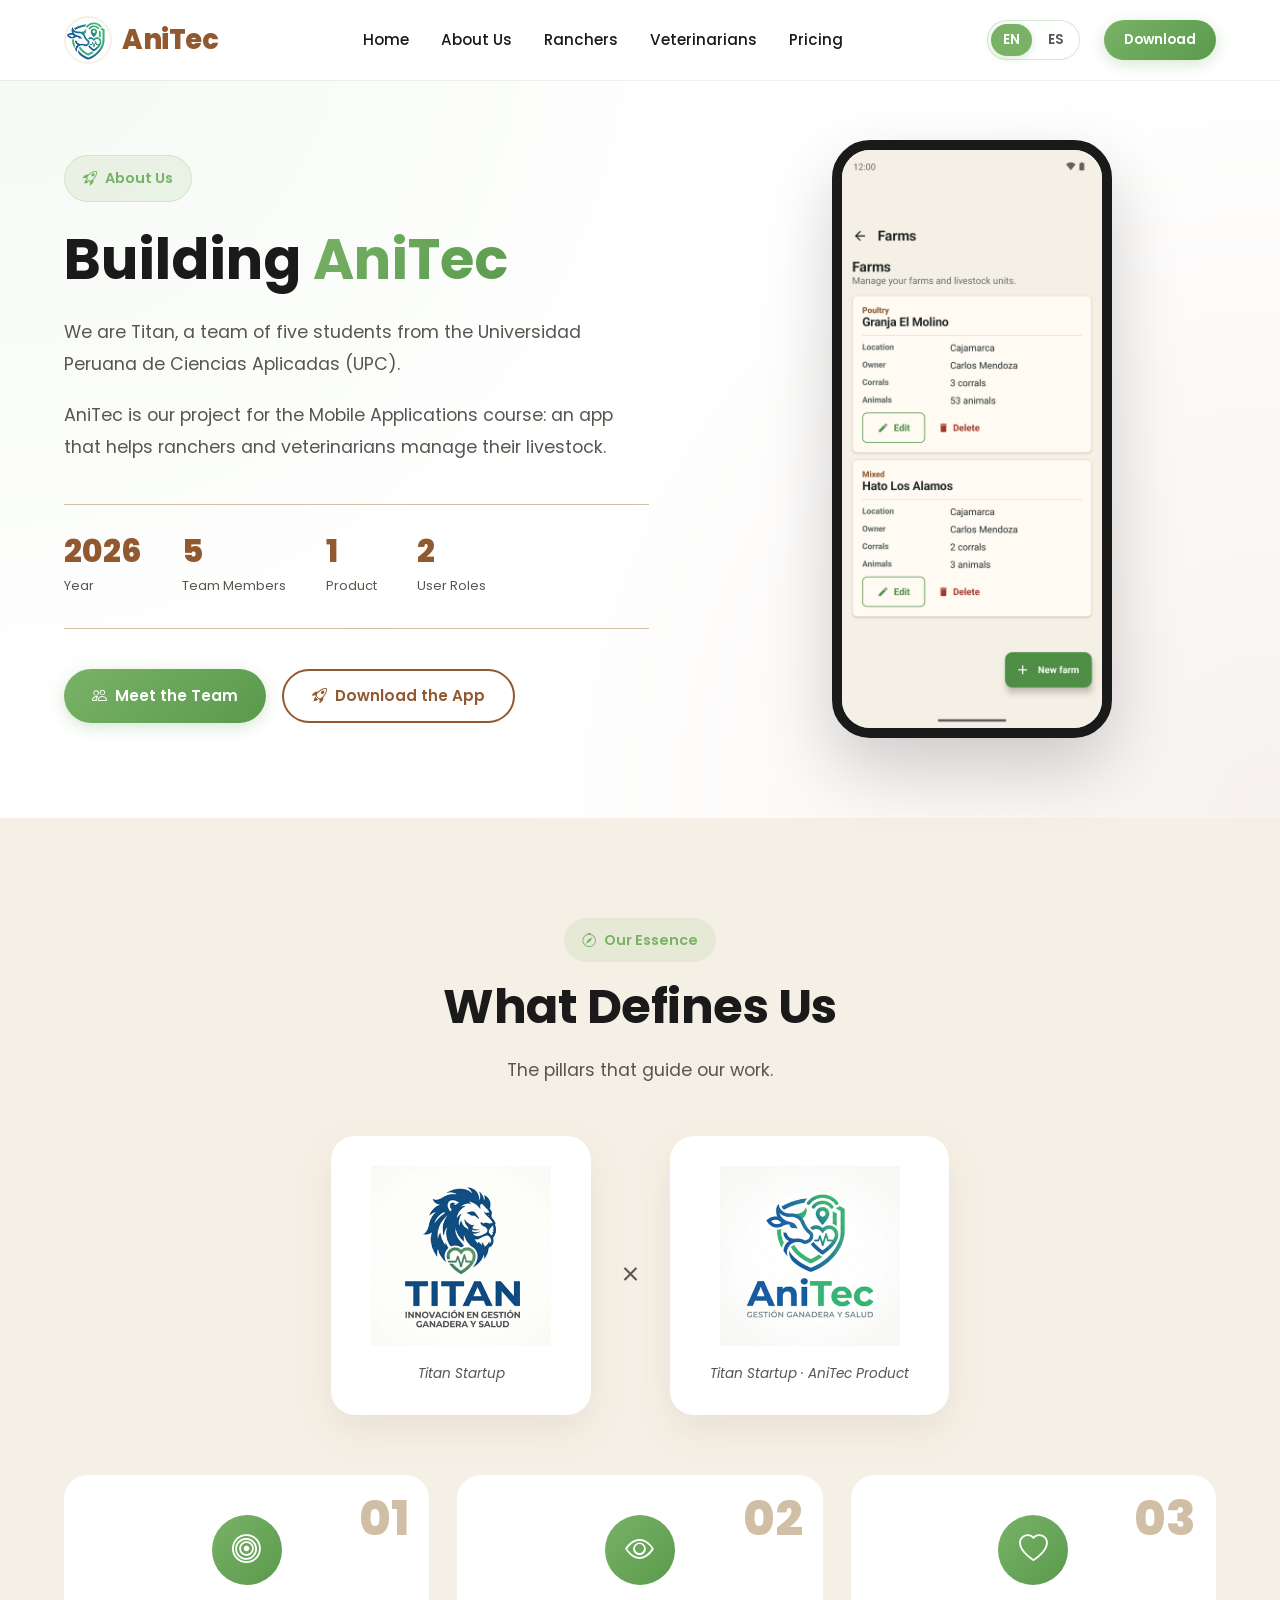
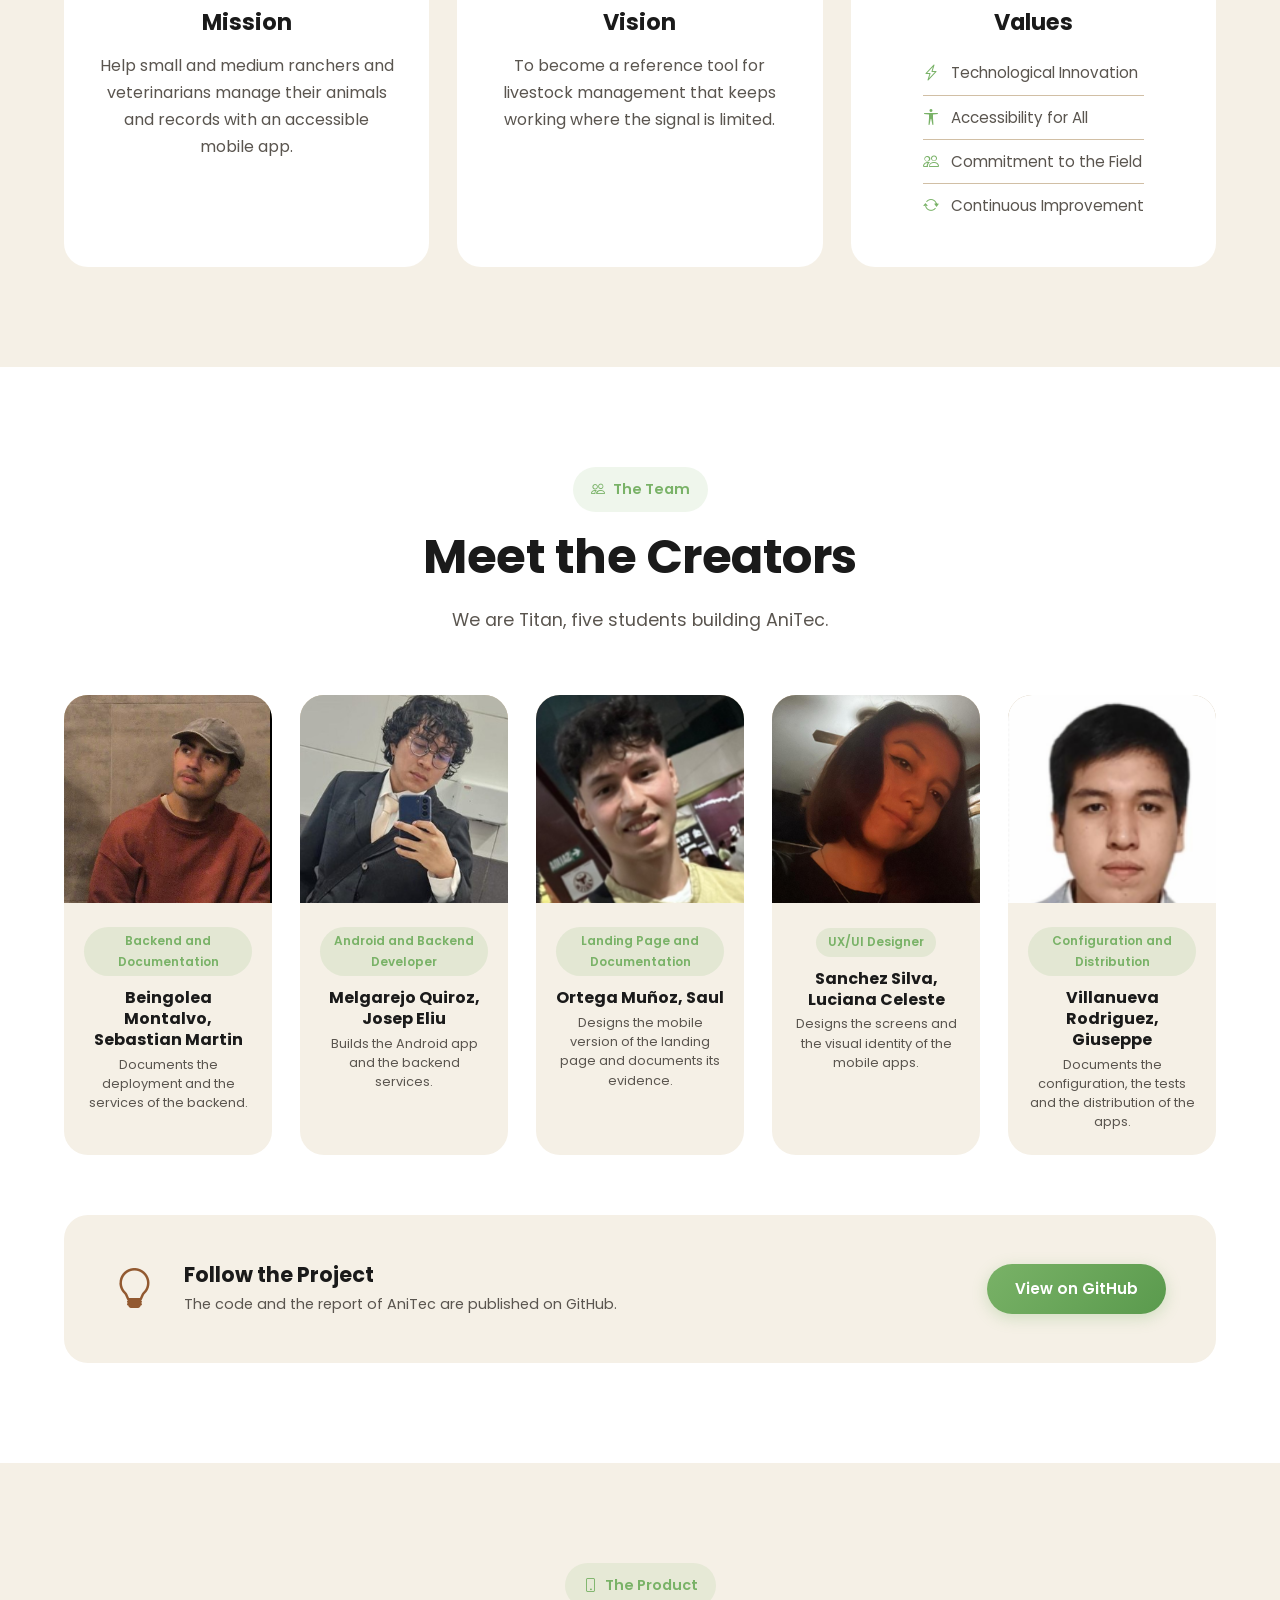
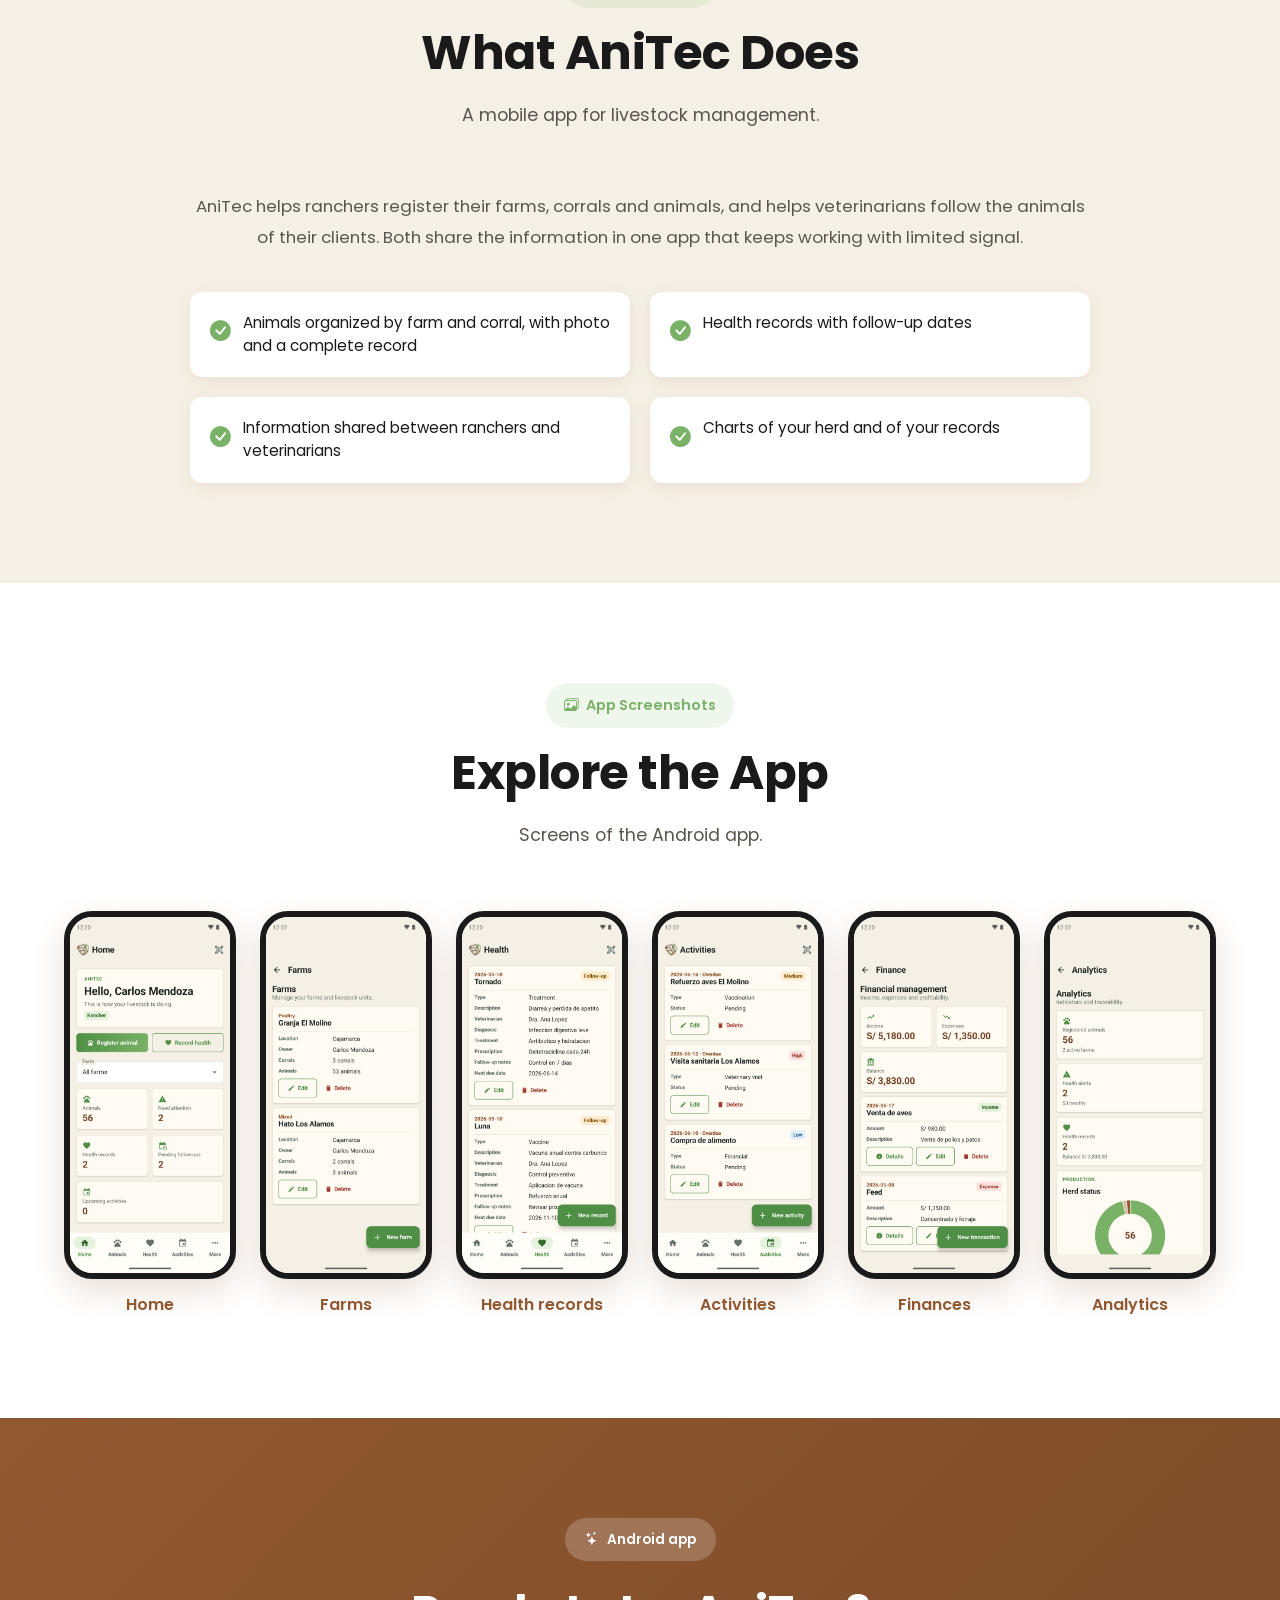
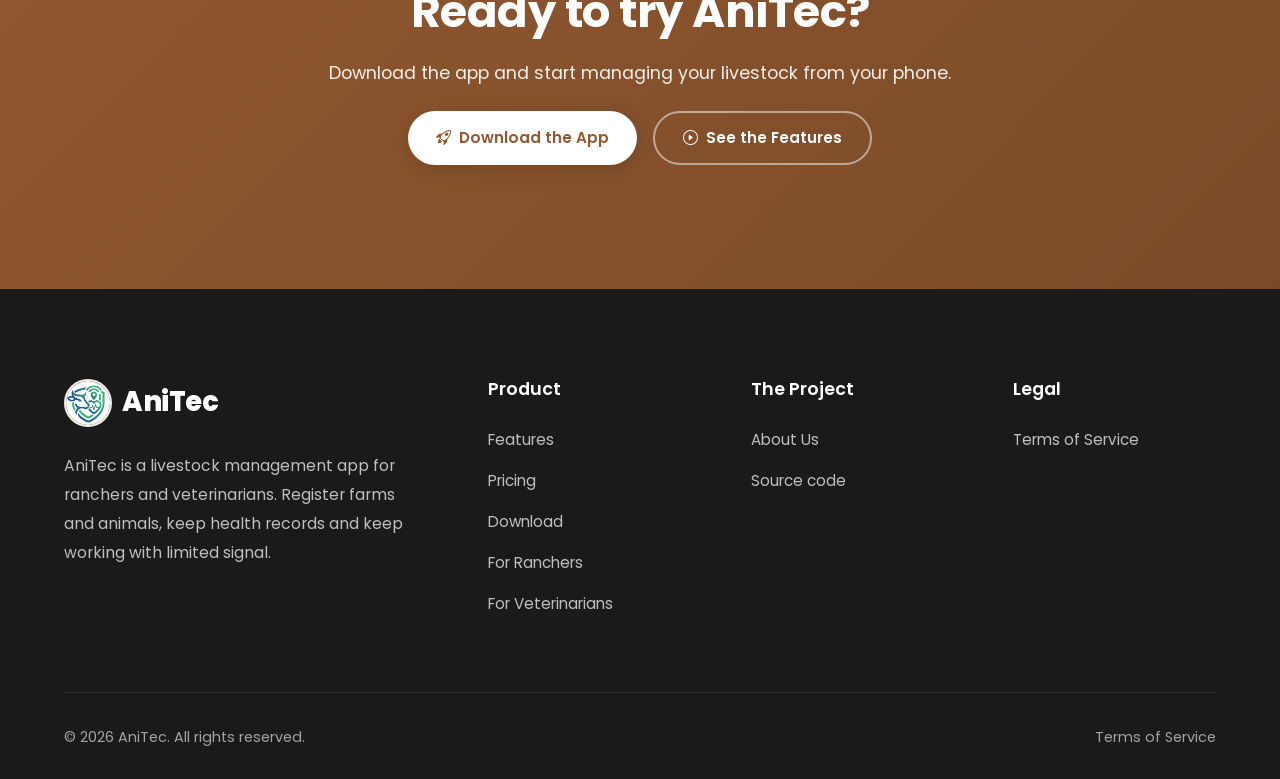
==== commit d774fb11: "chore: update landing page and team images" ====
--- a/assets/pages/about.html
+++ b/assets/pages/about.html
@@ -5,11 +5,9 @@
     <meta name="viewport" content="width=device-width, initial-scale=1.0" />
     <meta name="robots" content="index, follow" />
     <meta name="googlebot" content="index, follow" />
-    <link rel="canonical" href="https://anitec.com/assets/pages/about.html" />
 
     <!-- Open Graph / Facebook -->
     <meta property="og:type" content="website" />
-    <meta property="og:url" content="https://anitec.com/assets/pages/about.html" />
     <meta property="og:title" content="About Us - AniTec" />
     <meta
       property="og:description"
@@ -23,7 +21,6 @@
 
     <!-- Twitter -->
     <meta property="twitter:card" content="summary_large_image" />
-    <meta property="twitter:url" content="https://anitec.com/assets/pages/about.html" />
     <meta property="twitter:title" content="About Us - AniTec" />
     <meta
       property="twitter:description"
@@ -101,7 +98,7 @@
             href="../../index.html#pricing"
             class="btn btn-success btn-sm"
             data-i18n="nav.startFree"
-            >Get Started</a
+            >Download</a
           >
           <button class="mobile-menu-btn">
             <i class="bi bi-list"></i>
@@ -144,7 +141,7 @@
           href="../../index.html#pricing"
           class="btn btn-success"
           data-i18n="nav.startFree"
-          >Get Started</a
+          >Download</a
         >
       </div>
       <div class="mobile-lang-switcher">
@@ -171,48 +168,38 @@
           <div class="about-hero-text">
             <div class="hero-badge">
               <i class="bi bi-rocket-takeoff"></i>
-              <span data-i18n="about.heroBadge">AniTec Founders</span>
+              <span data-i18n="about.heroBadge">About Us</span>
             </div>
             <h1 class="about-title">
-              <span data-i18n="about.heroTitle1">Transforming</span
-              ><span class="highlight" data-i18n="about.heroTitle2">
-                Ranching</span
+              <span data-i18n="about.heroTitle1">Building</span
+              ><span class="highlight" data-i18n="about.heroTitle2"> AniTec</span
               >
             </h1>
-            <p class="about-description" data-i18n="about.heroDesc1">
-              We are <strong>Titan</strong>, an organization passionate about
-              transforming Latin American livestock farming through accessible
-              and innovative technology.
-            </p>
-            <p class="about-description" data-i18n="about.heroDesc2">
-              We were born with a clear mission:
-              <strong>to digitize and optimize ranching management</strong> in
-              Latin America, enabling small and medium producers to improve
-              their productivity and competitiveness in the market.
-            </p>
+            <p class="about-description" data-i18n="about.heroDesc1">We are Titan, a team of five students from the Universidad Peruana de Ciencias Aplicadas (UPC).</p>
+            <p class="about-description" data-i18n="about.heroDesc2">AniTec is our project for the Mobile Applications course: an app that helps ranchers and veterinarians manage their livestock.</p>
             <div class="about-hero-stats">
               <div class="hero-stat">
-                <span class="hero-stat-number">2026</span>
+                <span class="hero-stat-number" data-i18n="about.stat1n">2026</span>
                 <span class="hero-stat-label" data-i18n="about.stat1"
-                  >Foundation<br />Year</span
+                  >Year</span
                 >
               </div>
               <div class="hero-stat">
-                <span class="hero-stat-number">5</span>
+                <span class="hero-stat-number" data-i18n="about.stat2n">5</span>
                 <span class="hero-stat-label" data-i18n="about.stat2"
-                  >Team<br />Members</span
+                  >Team Members</span
                 >
               </div>
               <div class="hero-stat">
-                <span class="hero-stat-number">1</span>
+                <span class="hero-stat-number" data-i18n="about.stat3n">1</span>
                 <span class="hero-stat-label" data-i18n="about.stat3"
-                  >Product<br />Created</span
+                  >Product</span
                 >
               </div>
               <div class="hero-stat">
-                <span class="hero-stat-number">+500</span>
+                <span class="hero-stat-number" data-i18n="about.stat4n">2</span>
                 <span class="hero-stat-label" data-i18n="about.stat4"
-                  >Current<br />Users</span
+                  >User Roles</span
                 >
               </div>
             </div>
@@ -221,22 +208,14 @@
                 <i class="bi bi-people"></i>
                 <span data-i18n="about.meetTeam">Meet the Team</span>
               </a>
-              <a href="../../index.html#pricing" class="btn btn-secondary">
+              <a href="../../index.html#download" class="btn btn-secondary">
                 <i class="bi bi-rocket-takeoff"></i>
-                <span data-i18n="about.viewPlans">View Plans</span>
+                <span data-i18n="about.viewPlans">Download the App</span>
               </a>
             </div>
           </div>
           <div class="about-hero-video">
-            <div class="video-container">
-              <iframe src="https://www.youtube.com/embed/Ai-0rShYlvI" title="AniTec Story" frameborder="0" allow="accelerometer; autoplay; clipboard-write; encrypted-media; gyroscope; picture-in-picture" allowfullscreen></iframe>
-            </div>
-            <div class="video-info">
-              <h4 data-i18n="about.ourStory">Learn our story</h4>
-              <p data-i18n="about.ourStoryDesc">
-                Discover how we were born and our vision to transform ranching
-              </p>
-            </div>
+            <img src="../images/app/android-farms.png" alt="Farms screen of the AniTec app" class="phone-shot" />
           </div>
         </div>
       </div>
@@ -249,12 +228,8 @@
             <i class="bi bi-compass"></i>
             <span data-i18n="about.essenceSubtitle">Our Essence</span>
           </span>
-          <h2 class="section-title" data-i18n="about.essenceTitle">
-            What Defines Us
-          </h2>
-          <p class="section-description" data-i18n="about.essenceDesc">
-            Learn the fundamental pillars that guide our daily work.
-          </p>
+          <h2 class="section-title" data-i18n="about.essenceTitle">What Defines Us</h2>
+          <p class="section-description" data-i18n="about.essenceDesc">The pillars that guide our work.</p>
         </div>
         <div class="mv-logos">
           <div class="mv-logo-card">
@@ -271,7 +246,7 @@
               alt="AniTec Product"
             />
             <span class="mv-logo-label" data-i18n="about.product"
-              >AniTec Product</span
+              >Titan Startup · AniTec Product</span
             >
           </div>
         </div>
@@ -282,12 +257,7 @@
             </div>
             <div class="mv-card-number">01</div>
             <h3 data-i18n="about.mission">Mission</h3>
-            <p data-i18n="about.missionText">
-              Revolutionize livestock management and traceability in small and
-              medium ranches in Latin America, through an accessible digital
-              platform that optimizes productive, sanitary, and economic
-              processes.
-            </p>
+            <p data-i18n="about.missionText">Help small and medium ranchers and veterinarians manage their animals and records with an accessible mobile app.</p>
           </div>
           <div class="mv-card">
             <div class="mv-card-icon">
@@ -295,12 +265,7 @@
             </div>
             <div class="mv-card-number">02</div>
             <h3 data-i18n="about.vision">Vision</h3>
-            <p data-i18n="about.visionText">
-              To be the leading platform for digital transformation in ranching
-              in Latin America, empowering thousands of producers with
-              accessible and innovative technology for a more sustainable
-              future.
-            </p>
+            <p data-i18n="about.visionText">To become a reference tool for livestock management that keeps working where the signal is limited.</p>
           </div>
           <div class="mv-card">
             <div class="mv-card-icon">
@@ -338,153 +303,73 @@
             <i class="bi bi-people"></i>
             <span data-i18n="about.teamSubtitle">The Team</span>
           </span>
-          <h2 class="section-title" data-i18n="about.teamTitle">
-            Meet the Creators
-          </h2>
-          <p class="section-description" data-i18n="about.teamDesc">
-            We are Titan, united by a vision: to transform Latin American
-            livestock farming through quality technological applications.
-          </p>
+          <h2 class="section-title" data-i18n="about.teamTitle">Meet the Creators</h2>
+          <p class="section-description" data-i18n="about.teamDesc">We are Titan, five students building AniTec.</p>
         </div>
         <div class="team-grid">
           <div class="team-card">
             <div class="team-photo">
-              <img
-                src="../images/about-us/team/luciana.png"
-                alt="Luciana Celeste Sanchez Silva"
-              />
+              <img src="../images/about-us/team/Sebastian%20Martin%20Beingolea%20Montalvo.png" alt="Sebastian Martin Beingolea Montalvo" loading="lazy" />
               <div class="team-social">
-                <a href="#"><i class="bi bi-linkedin"></i></a>
-                <a
-                  href="https://github.com/luccsss"
-                  target="_blank"
-                  rel="noreferrer"
-                  ><i class="bi bi-github"></i
-                ></a>
+                <a href="https://github.com/smbmontalvo" target="_blank" rel="noreferrer" aria-label="GitHub Beingolea Montalvo, Sebastian Martin"><i class="bi bi-github"></i></a>
               </div>
             </div>
             <div class="team-info">
-              <span class="team-role" data-i18n="about.teamRole1"
-                >Team Leader</span
-              >
-              <h3 class="team-name">Luciana Celeste Sanchez Silva</h3>
-              <p class="team-code">U202215979</p>
-              <p class="team-bio" data-i18n="about.bio1">
-                Passionate about UX/UI design. Natural leader with excellent
-                communication and teamwork skills.
-              </p>
+              <span class="team-role" data-i18n="about.member1Role">Backend and Documentation</span>
+              <h3 class="team-name">Beingolea Montalvo, Sebastian Martin</h3>
+              <p class="team-bio" data-i18n="about.member1Bio">Documents the deployment and the services of the backend.</p>
             </div>
           </div>
           <div class="team-card">
             <div class="team-photo">
-              <img
-                src="../images/about-us/team/josep.png"
-                alt="Josep Eliu Melgarejo Quiroz"
-              />
+              <img src="../images/about-us/team/Josep%20Eliu%20Melgarejo%20Quiroz.png" alt="Josep Eliu Melgarejo Quiroz" loading="lazy" />
               <div class="team-social">
-                <a href="#"><i class="bi bi-linkedin"></i></a>
-                <a
-                  href="https://github.com/Melga1502"
-                  target="_blank"
-                  rel="noreferrer"
-                  ><i class="bi bi-github"></i
-                ></a>
+                <a href="https://github.com/Melga1502" target="_blank" rel="noreferrer" aria-label="GitHub Melgarejo Quiroz, Josep Eliu"><i class="bi bi-github"></i></a>
               </div>
             </div>
             <div class="team-info">
-              <span class="team-role" data-i18n="about.teamRole2"
-                >Full Stack Developer</span
-              >
-              <h3 class="team-name">Josep Eliu Melgarejo Quiroz</h3>
-              <p class="team-code">U202315165</p>
-              <p class="team-bio" data-i18n="about.bio2">
-                Passionate about creating modern and efficient technological
-                solutions. Expert in full stack web development.
-              </p>
+              <span class="team-role" data-i18n="about.member2Role">Android and Backend Developer</span>
+              <h3 class="team-name">Melgarejo Quiroz, Josep Eliu</h3>
+              <p class="team-bio" data-i18n="about.member2Bio">Builds the Android app and the backend services.</p>
             </div>
           </div>
           <div class="team-card">
             <div class="team-photo">
-              <img
-                src="../images/about-us/team/abigail.png"
-                alt="Abigail Nadhim Raymundo Villarroel"
-              />
+              <img src="../images/about-us/team/Saul%20Ortega%20Mu%C3%B1oz.png" alt="Saul Ortega Muñoz" loading="lazy" />
               <div class="team-social">
-                <a href="#"><i class="bi bi-linkedin"></i></a>
-                <a
-                  href="https://github.com/AbigailRV"
-                  target="_blank"
-                  rel="noreferrer"
-                  ><i class="bi bi-github"></i
-                ></a>
+                <a href="https://github.com/Ss1lent10" target="_blank" rel="noreferrer" aria-label="GitHub Ortega Muñoz, Saul"><i class="bi bi-github"></i></a>
               </div>
             </div>
             <div class="team-info">
-              <span class="team-role" data-i18n="about.teamRole3"
-                >Frontend Developer</span
-              >
-              <h3 class="team-name">Abigail Nadhim Raymundo Villarroel</h3>
-              <p class="team-code">U202318001</p>
-              <p class="team-bio" data-i18n="about.bio3">
-                Specialist in creating attractive and functional interfaces.
-                Passionate about responsive web design.
-              </p>
+              <span class="team-role" data-i18n="about.member3Role">Landing Page and Documentation</span>
+              <h3 class="team-name">Ortega Muñoz, Saul</h3>
+              <p class="team-bio" data-i18n="about.member3Bio">Designs the mobile version of the landing page and documents its evidence.</p>
             </div>
           </div>
           <div class="team-card">
             <div class="team-photo">
-              <img
-                src="../images/about-us/team/bruno.png"
-                alt="Bruno Aldair Huaman Gallardo"
-              />
+              <img src="../images/about-us/team/Luciana%20Celeste%20Sanchez%20Silva.png" alt="Luciana Celeste Sanchez Silva" loading="lazy" />
               <div class="team-social">
-                <a href="#"><i class="bi bi-linkedin"></i></a>
-                <a
-                  href="https://github.com/BrunoHG10"
-                  target="_blank"
-                  rel="noreferrer"
-                  ><i class="bi bi-github"></i
-                ></a>
+                <a href="https://github.com/luccsss" target="_blank" rel="noreferrer" aria-label="GitHub Sanchez Silva, Luciana Celeste"><i class="bi bi-github"></i></a>
               </div>
             </div>
             <div class="team-info">
-              <span class="team-role" data-i18n="about.teamRole4"
-                >Backend Developer</span
-              >
-              <h3 class="team-name">Bruno Aldair Huaman Gallardo</h3>
-              <p class="team-code">U202117762</p>
-              <p class="team-bio" data-i18n="about.bio4">
-                Specialist in APIs and databases. Mastery of .NET and SQL Server
-                technologies.
-              </p>
+              <span class="team-role" data-i18n="about.member4Role">UX/UI Designer</span>
+              <h3 class="team-name">Sanchez Silva, Luciana Celeste</h3>
+              <p class="team-bio" data-i18n="about.member4Bio">Designs the screens and the visual identity of the mobile apps.</p>
             </div>
           </div>
           <div class="team-card">
             <div class="team-photo">
-              <img
-                src="../images/about-us/team/jorge.png"
-                alt="Jorge Brayan Ayala Fernandez"
-              />
+              <img src="../images/about-us/team/Giuseppe%20Villanueva%20Rodriguez.png" alt="Giuseppe Villanueva Rodriguez" loading="lazy" />
               <div class="team-social">
-                <a href="#"><i class="bi bi-linkedin"></i></a>
-                <a
-                  href="https://github.com/jorgeayaladev"
-                  target="_blank"
-                  rel="noreferrer"
-                  ><i class="bi bi-github"></i
-                ></a>
+                <a href="https://github.com/Giuseppe152004" target="_blank" rel="noreferrer" aria-label="GitHub Villanueva Rodriguez, Giuseppe"><i class="bi bi-github"></i></a>
               </div>
             </div>
             <div class="team-info">
-              <span class="team-role" data-i18n="about.teamRole5"
-                >Backend Developer</span
-              >
-              <h3 class="team-name">Jorge Brayan Ayala Fernandez</h3>
-              <p class="team-code">U20241C030</p>
-              <p class="team-bio" data-i18n="about.bio5">
-                Versatile developer with experience in multiple technologies and
-                development platforms.
-              </p>
+              <span class="team-role" data-i18n="about.member5Role">Configuration and Distribution</span>
+              <h3 class="team-name">Villanueva Rodriguez, Giuseppe</h3>
+              <p class="team-bio" data-i18n="about.member5Bio">Documents the configuration, the tests and the distribution of the apps.</p>
             </div>
           </div>
         </div>
@@ -492,16 +377,14 @@
           <div class="team-cta-content">
             <i class="bi bi-lightbulb"></i>
             <div>
-              <h4 data-i18n="about.ideaTitle">Do you have an idea?</h4>
-              <p data-i18n="about.ideaDesc">
-                We are always open to new collaborations and ideas.
-              </p>
+              <h4 data-i18n="about.ideaTitle">Follow the Project</h4>
+              <p data-i18n="about.ideaDesc">The code and the report of AniTec are published on GitHub.</p>
             </div>
             <a
               href="#contact"
               class="btn btn-success"
               data-i18n="about.contactUs"
-              >Contact Us</a
+              >View on GitHub</a
             >
           </div>
         </div>
@@ -513,37 +396,30 @@
       <div class="container">
         <div class="section-header">
           <span class="section-subtitle">
-            <i class="bi bi-play-btn"></i>
-            <span data-i18n="about.productSubtitle">Meet the Product</span>
+            <i class="bi bi-phone"></i>
+            <span data-i18n="about.productSubtitle">The Product</span>
           </span>
-          <h2 class="section-title" data-i18n="about.productTitle">See AniTec in Action</h2>
-          <p class="section-description" data-i18n="about.productDesc">Watch how AniTec transforms livestock management.</p>
-        </div>
-        <div class="product-video-wrapper">
-          <div class="video-container">
-            <iframe src="https://www.youtube.com/embed/U_xCv93ybkI" title="AniTec Product Video" frameborder="0" allow="accelerometer; autoplay; clipboard-write; encrypted-media; gyroscope; picture-in-picture" allowfullscreen></iframe>
-          </div>
+          <h2 class="section-title" data-i18n="about.productTitle">What AniTec Does</h2>
+          <p class="section-description" data-i18n="about.productDesc">A mobile app for livestock management.</p>
         </div>
         <div class="product-content">
-          <p class="product-content-text" data-i18n="about.productText">
-            AniTec is a comprehensive platform designed to digitize and optimize every aspect of livestock management. From individual animal tracking and health records to inventory control and real-time reporting, our technology empowers ranchers and veterinarians to make data-driven decisions that improve productivity and profitability.
-          </p>
+          <p class="product-content-text" data-i18n="about.productText">AniTec helps ranchers register their farms, corrals and animals, and helps veterinarians follow the animals of their clients. Both share the information in one app that keeps working with limited signal.</p>
           <div class="product-features-mini">
             <div class="product-feature-item">
               <i class="bi bi-check-circle-fill"></i>
-              <span data-i18n="about.productFeature1">Individual animal tracking with complete health history</span>
+              <span data-i18n="about.productFeature1">Animals organized by farm and corral, with photo and a complete record</span>
             </div>
             <div class="product-feature-item">
               <i class="bi bi-check-circle-fill"></i>
-              <span data-i18n="about.productFeature2">Vaccination and medication scheduling</span>
+              <span data-i18n="about.productFeature2">Health records with follow-up dates</span>
             </div>
             <div class="product-feature-item">
               <i class="bi bi-check-circle-fill"></i>
-              <span data-i18n="about.productFeature3">Real-time reports and performance analytics</span>
+              <span data-i18n="about.productFeature3">Information shared between ranchers and veterinarians</span>
             </div>
             <div class="product-feature-item">
               <i class="bi bi-check-circle-fill"></i>
-              <span data-i18n="about.productFeature4">Multi-user collaboration between ranchers and veterinarians</span>
+              <span data-i18n="about.productFeature4">Charts of your herd and of your records</span>
             </div>
           </div>
         </div>
@@ -558,16 +434,16 @@
             <i class="bi bi-images"></i>
             <span data-i18n="about.screenshotsSubtitle">App Screenshots</span>
           </span>
-          <h2 class="section-title" data-i18n="about.screenshotsTitle">Explore the Platform</h2>
-          <p class="section-description" data-i18n="about.screenshotsDesc">Get to know the interface that is transforming livestock management.</p>
-        </div>
-        <div class="screenshots-grid">
-          <div class="screenshot-card"><img src="../images/screenshots/screen-1.png" alt="AniTec Screenshot 1" /></div>
-          <div class="screenshot-card"><img src="../images/screenshots/screen-2.png" alt="AniTec Screenshot 2" /></div>
-          <div class="screenshot-card"><img src="../images/screenshots/screen-3.png" alt="AniTec Screenshot 3" /></div>
-          <div class="screenshot-card"><img src="../images/screenshots/screen-4.png" alt="AniTec Screenshot 4" /></div>
-          <div class="screenshot-card"><img src="../images/screenshots/screen-5.png" alt="AniTec Screenshot 5" /></div>
-          <div class="screenshot-card"><img src="../images/screenshots/screen-6.png" alt="AniTec Screenshot 6" /></div>
+          <h2 class="section-title" data-i18n="about.screenshotsTitle">Explore the App</h2>
+          <p class="section-description" data-i18n="about.screenshotsDesc">Screens of the Android app.</p>
+        </div>
+        <div class="app-gallery">
+          <figure class="phone-card"><img src="../images/app/android-home.png" alt="Home" loading="lazy" /><figcaption data-i18n="gallery.home">Home</figcaption></figure>
+          <figure class="phone-card"><img src="../images/app/android-farms.png" alt="Farms" loading="lazy" /><figcaption data-i18n="gallery.farms">Farms</figcaption></figure>
+          <figure class="phone-card"><img src="../images/app/android-health.png" alt="Health records" loading="lazy" /><figcaption data-i18n="gallery.health">Health records</figcaption></figure>
+          <figure class="phone-card"><img src="../images/app/android-activities.png" alt="Activities" loading="lazy" /><figcaption data-i18n="gallery.activities">Activities</figcaption></figure>
+          <figure class="phone-card"><img src="../images/app/android-finance.png" alt="Finances" loading="lazy" /><figcaption data-i18n="gallery.finance">Finances</figcaption></figure>
+          <figure class="phone-card"><img src="../images/app/android-analytics.png" alt="Analytics" loading="lazy" /><figcaption data-i18n="gallery.analytics">Analytics</figcaption></figure>
         </div>
       </div>
     </section>
@@ -578,18 +454,18 @@
         <div class="about-cta-content">
           <div class="cta-badge">
             <i class="bi bi-stars"></i>
-            <span data-i18n="about.ctaBadge">No Credit Card Required</span>
-          </div>
-          <h2 class="cta-title" data-i18n="about.ctaTitle">Ready to transform your livestock management?</h2>
-          <p class="cta-description" data-i18n="about.ctaDesc">Join +500 ranchers and +120 veterinarians who already trust AniTec.</p>
+            <span data-i18n="about.ctaBadge">Android app</span>
+          </div>
+          <h2 class="cta-title" data-i18n="about.ctaTitle">Ready to try AniTec?</h2>
+          <p class="cta-description" data-i18n="about.ctaDesc">Download the app and start managing your livestock from your phone.</p>
           <div class="cta-buttons">
-            <a href="../../index.html#pricing" class="btn btn-primary">
+            <a href="../../index.html#download" class="btn btn-primary">
               <i class="bi bi-rocket-takeoff"></i>
-              <span data-i18n="about.ctaStartFree">Start Now</span>
+              <span data-i18n="about.ctaStartFree">Download the App</span>
             </a>
-            <a href="ranchers.html" class="btn btn-outline-light">
+            <a href="../../index.html#features" class="btn btn-outline-light">
               <i class="bi bi-play-circle"></i>
-              <span data-i18n="about.ctaSeeHow">See How It Works</span>
+              <span data-i18n="about.ctaSeeHow">See the Features</span>
             </a>
           </div>
         </div>
@@ -601,78 +477,39 @@
         <div class="footer-grid">
           <div class="footer-about">
             <a href="../../index.html" class="logo">
-              <img src="../images/logo.png" alt="AniTec Logo" />
+              <img src="../../assets/images/logo.png" alt="AniTec Logo" />
               <span class="logo-text">AniTec</span>
             </a>
-            <p class="footer-description" data-i18n="footer.desc">
-              AniTec is the leading digital platform in Latin America for
-              livestock management. We help small and medium producers and
-              veterinarians optimize their operations with innovative and
-              easy-to-use technology.
-            </p>
-            <div class="footer-social">
-              <a href="#"><i class="bi bi-facebook"></i></a>
-              <a href="#"><i class="bi bi-instagram"></i></a>
-              <a href="#"><i class="bi bi-twitter-x"></i></a>
-              <a href="#"><i class="bi bi-linkedin"></i></a>
-              <a href="#"><i class="bi bi-youtube"></i></a>
-            </div>
+            <p class="footer-description" data-i18n="footer.desc">AniTec is a livestock management app for ranchers and veterinarians. Register farms and animals, keep health records and keep working with limited signal.</p>
           </div>
           <div class="footer-column">
             <h4 class="footer-title" data-i18n="footer.product">Product</h4>
             <ul class="footer-links">
-              <li>
-                <a href="../../index.html#features" data-i18n="footer.features"
-                  >Features</a
-                >
-              </li>
-              <li>
-                <a href="../../index.html#pricing" data-i18n="footer.pricing"
-                  >Pricing</a
-                >
-              </li>
-              <li>
-                <a href="ranchers.html" data-i18n="footer.forRanchers"
-                  >For Ranchers</a
-                >
-              </li>
-              <li>
-                <a href="veterinarians.html" data-i18n="footer.forVets"
-                  >For Veterinarians</a
-                >
-              </li>
+              <li><a href="../../index.html#features" data-i18n="footer.features">Features</a></li>
+              <li><a href="../../index.html#pricing" data-i18n="footer.pricing">Pricing</a></li>
+              <li><a href="../../index.html#download" data-i18n="footer.download">Download</a></li>
+              <li><a href="ranchers.html" data-i18n="footer.forRanchers">For Ranchers</a></li>
+              <li><a href="veterinarians.html" data-i18n="footer.forVets">For Veterinarians</a></li>
             </ul>
           </div>
           <div class="footer-column">
-            <h4 class="footer-title" data-i18n="footer.company">Company</h4>
+            <h4 class="footer-title" data-i18n="footer.project">The Project</h4>
             <ul class="footer-links">
-              <li>
-                <a href="about.html" data-i18n="footer.about">About Us</a>
-              </li>
-              <li><a href="#" data-i18n="footer.blog">Blog</a></li>
-              <li><a href="#contact" data-i18n="footer.contact">Contact</a></li>
+              <li><a href="about.html" data-i18n="footer.about">About Us</a></li>
+              <li><a href="https://github.com/ADM-1ACC0238-2620-13975-Grupo01" target="_blank" rel="noreferrer" data-i18n="footer.github">Source code</a></li>
             </ul>
           </div>
           <div class="footer-column">
-            <h4 class="footer-title" data-i18n="footer.support">Support</h4>
+            <h4 class="footer-title" data-i18n="footer.legal">Legal</h4>
             <ul class="footer-links">
-              <li><a href="#" data-i18n="footer.helpCenter">Help Center</a></li>
-              <li>
-                <a href="#" data-i18n="footer.documentation">Documentation</a>
-              </li>
-              <li><a href="#" data-i18n="footer.faq">FAQ</a></li>
-              <li><a href="#" data-i18n="footer.community">Community</a></li>
+              <li><a href="terms.html" data-i18n="footer.terms">Terms of Service</a></li>
             </ul>
           </div>
         </div>
         <div class="footer-bottom">
-          <p class="footer-copyright" data-i18n="footer.copyright">
-            © 2026 AniTec. All rights reserved.
-          </p>
+          <p class="footer-copyright" data-i18n="footer.copyright">© 2026 AniTec. All rights reserved.</p>
           <div class="footer-legal">
-            <a href="#" data-i18n="footer.privacy">Privacy Policy</a>
-            <a href="#" data-i18n="footer.terms">Terms of Service</a>
-            <a href="#" data-i18n="footer.cookies">Cookies</a>
+            <a href="terms.html" data-i18n="footer.terms">Terms of Service</a>
           </div>
         </div>
       </div>
--- a/assets/styles/styles.css
+++ b/assets/styles/styles.css
@@ -2084,6 +2084,7 @@
   width: 100%;
   height: 100%;
   object-fit: cover;
+  object-position: center top;
   transition: all 0.4s ease;
 }
 
@@ -3053,3 +3054,170 @@
     display: flex;
   }
 }
+
+/* ---- Mobile app additions ---- */
+
+.phone-shot {
+  display: block;
+  width: 100%;
+  max-width: 280px !important;
+  margin: 0 auto;
+  border: 10px solid #1a1a1a;
+  border-radius: 38px !important;
+  background: #1a1a1a;
+  box-shadow: 0 30px 70px rgba(0, 0, 0, 0.18);
+}
+
+.about-hero-video {
+  display: flex;
+  justify-content: center;
+}
+
+.app-gallery-section {
+  padding: 100px 0;
+  background: var(--white);
+}
+
+.app-gallery {
+  display: grid;
+  grid-template-columns: repeat(auto-fit, minmax(150px, 1fr));
+  gap: 24px;
+  justify-items: center;
+}
+
+.phone-card {
+  margin: 0;
+  max-width: 190px;
+  text-align: center;
+}
+
+.phone-card img {
+  display: block;
+  width: 100%;
+  border: 6px solid #1a1a1a;
+  border-radius: 28px;
+  background: #1a1a1a;
+  box-shadow: 0 12px 32px var(--shadow-medium);
+  transition: transform 0.3s ease;
+}
+
+.phone-card img:hover {
+  transform: translateY(-6px);
+}
+
+.phone-card figcaption {
+  margin-top: 12px;
+  font-weight: 600;
+  color: var(--primary-brown);
+}
+
+.metric-number.text {
+  font-size: 2.4rem;
+  line-height: 1.2;
+}
+
+.download {
+  padding: 100px 0;
+  background: var(--primary-cream);
+}
+
+.download-grid {
+  display: grid;
+  grid-template-columns: repeat(auto-fit, minmax(280px, 1fr));
+  gap: 24px;
+  max-width: 820px;
+  margin: 0 auto;
+}
+
+.download-card {
+  background: var(--white);
+  border-radius: 20px;
+  padding: 36px 28px;
+  text-align: center;
+  box-shadow: 0 8px 30px var(--shadow-light);
+}
+
+.download-card h3 {
+  margin: 16px 0 10px;
+  color: var(--primary-brown);
+}
+
+.download-card p {
+  margin-bottom: 24px;
+  color: var(--text-light);
+  line-height: 1.6;
+}
+
+.download-icon {
+  width: 72px;
+  height: 72px;
+  margin: 0 auto;
+  display: flex;
+  align-items: center;
+  justify-content: center;
+  border-radius: 50%;
+  background: var(--gradient-green);
+  color: var(--white);
+  font-size: 2rem;
+}
+
+.download-card.coming-soon .download-icon {
+  background: var(--gradient-brown);
+}
+
+.btn.disabled {
+  opacity: 0.6;
+  pointer-events: none;
+}
+
+.member-avatar {
+  width: 100%;
+  aspect-ratio: 1 / 1;
+  display: flex;
+  align-items: center;
+  justify-content: center;
+  font-size: 3rem;
+  font-weight: 700;
+  color: var(--white);
+  background: var(--gradient-green);
+}
+
+.terms-page {
+  padding: 140px 0 80px;
+  background: var(--primary-cream);
+}
+
+.terms-card {
+  max-width: 820px;
+  margin: 0 auto;
+  background: var(--white);
+  border-radius: 20px;
+  padding: 40px;
+  box-shadow: 0 8px 30px var(--shadow-light);
+  line-height: 1.7;
+}
+
+.terms-card h1 {
+  margin-bottom: 12px;
+  color: var(--primary-brown);
+}
+
+.terms-card h2 {
+  margin: 28px 0 8px;
+  font-size: 1.15rem;
+  color: var(--primary-brown);
+}
+
+.terms-card .terms-intro {
+  color: var(--text-light);
+}
+
+.terms-card .btn {
+  margin-top: 32px;
+}
+
+@media (max-width: 640px) {
+  .terms-card {
+    padding: 24px;
+  }
+}
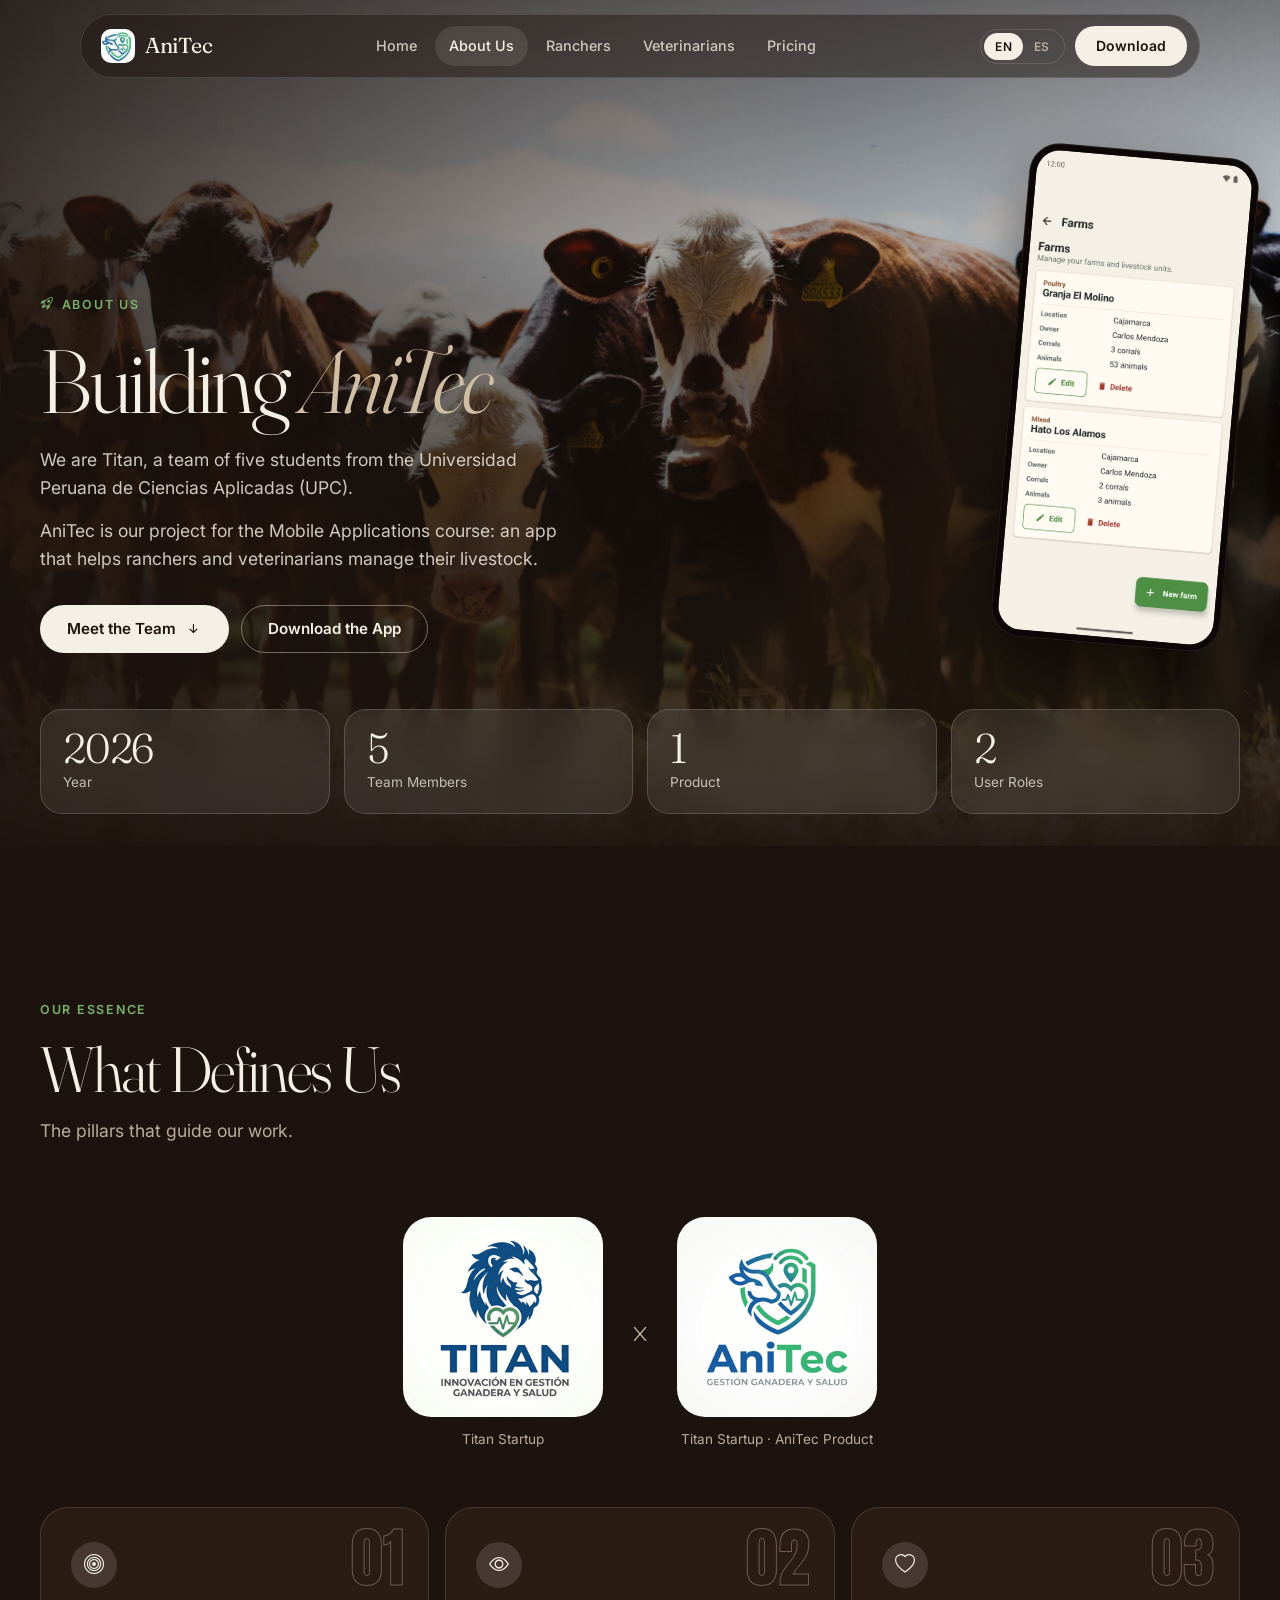
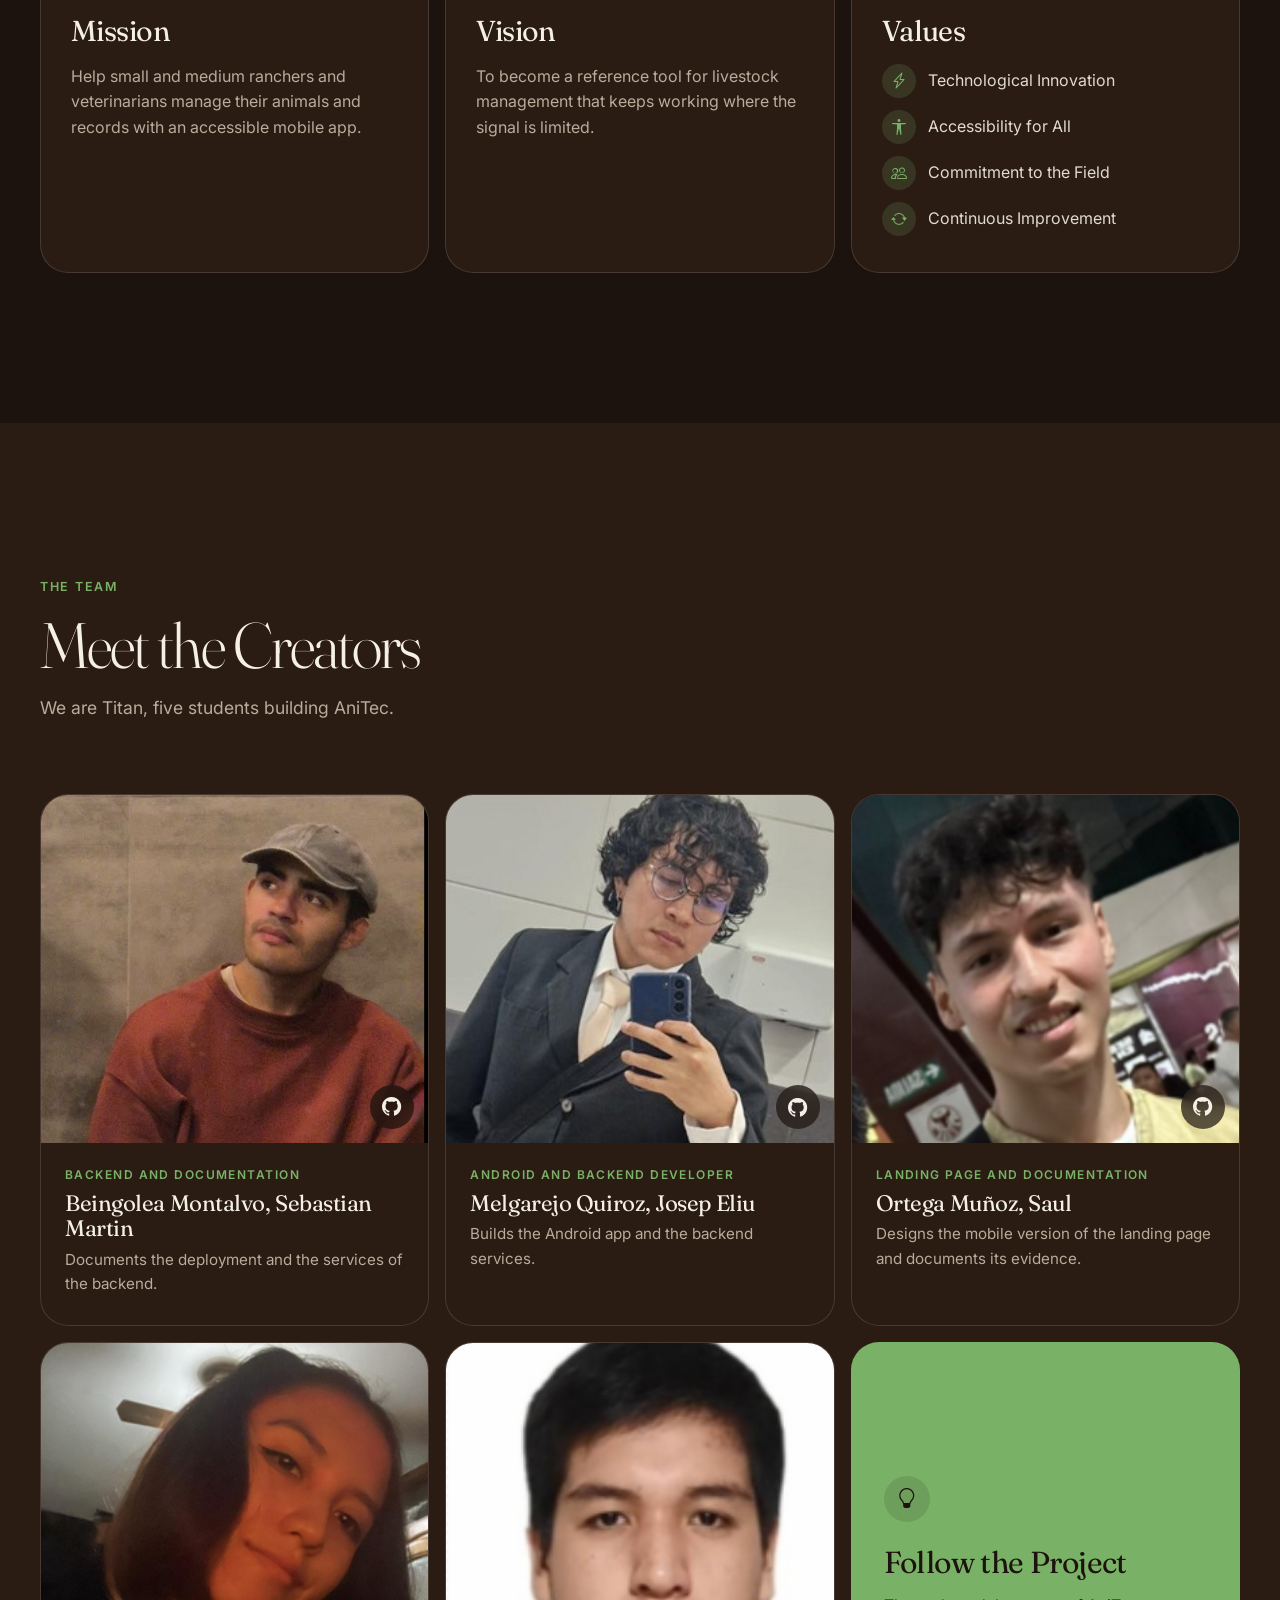
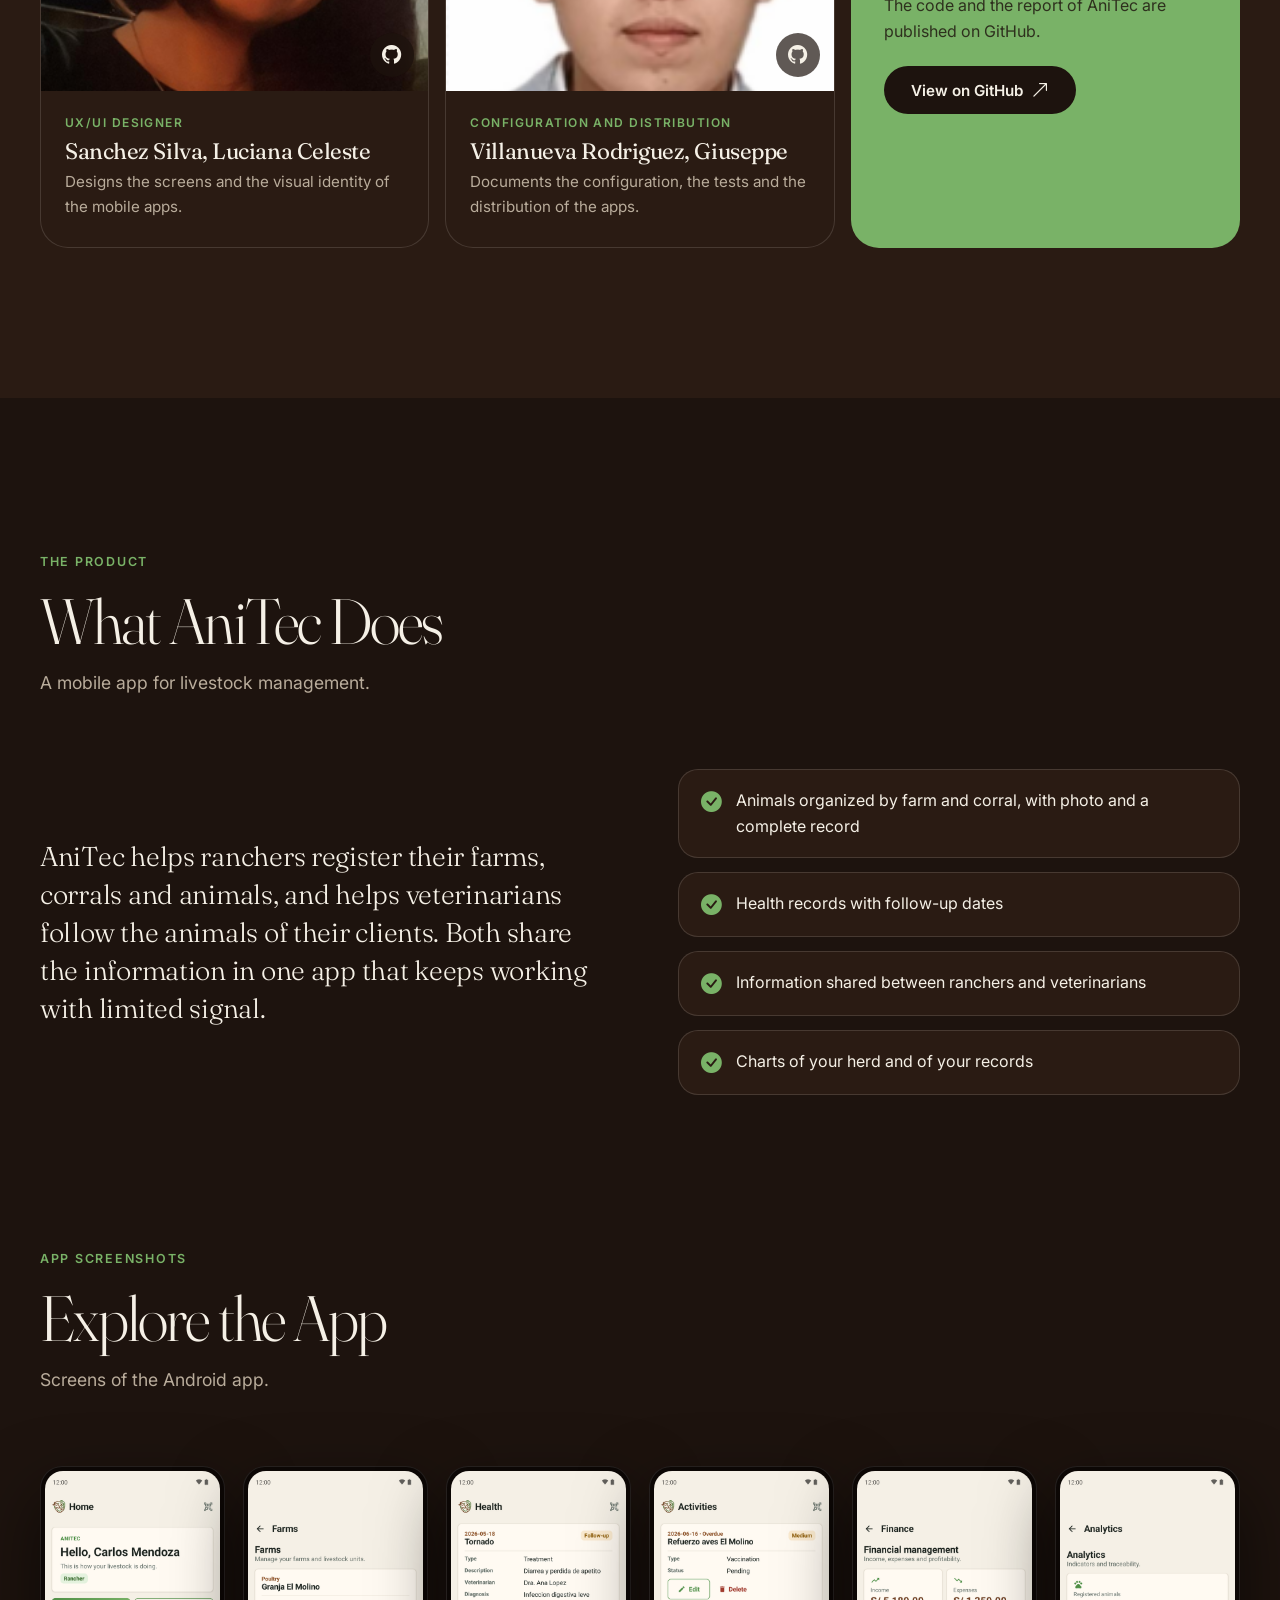
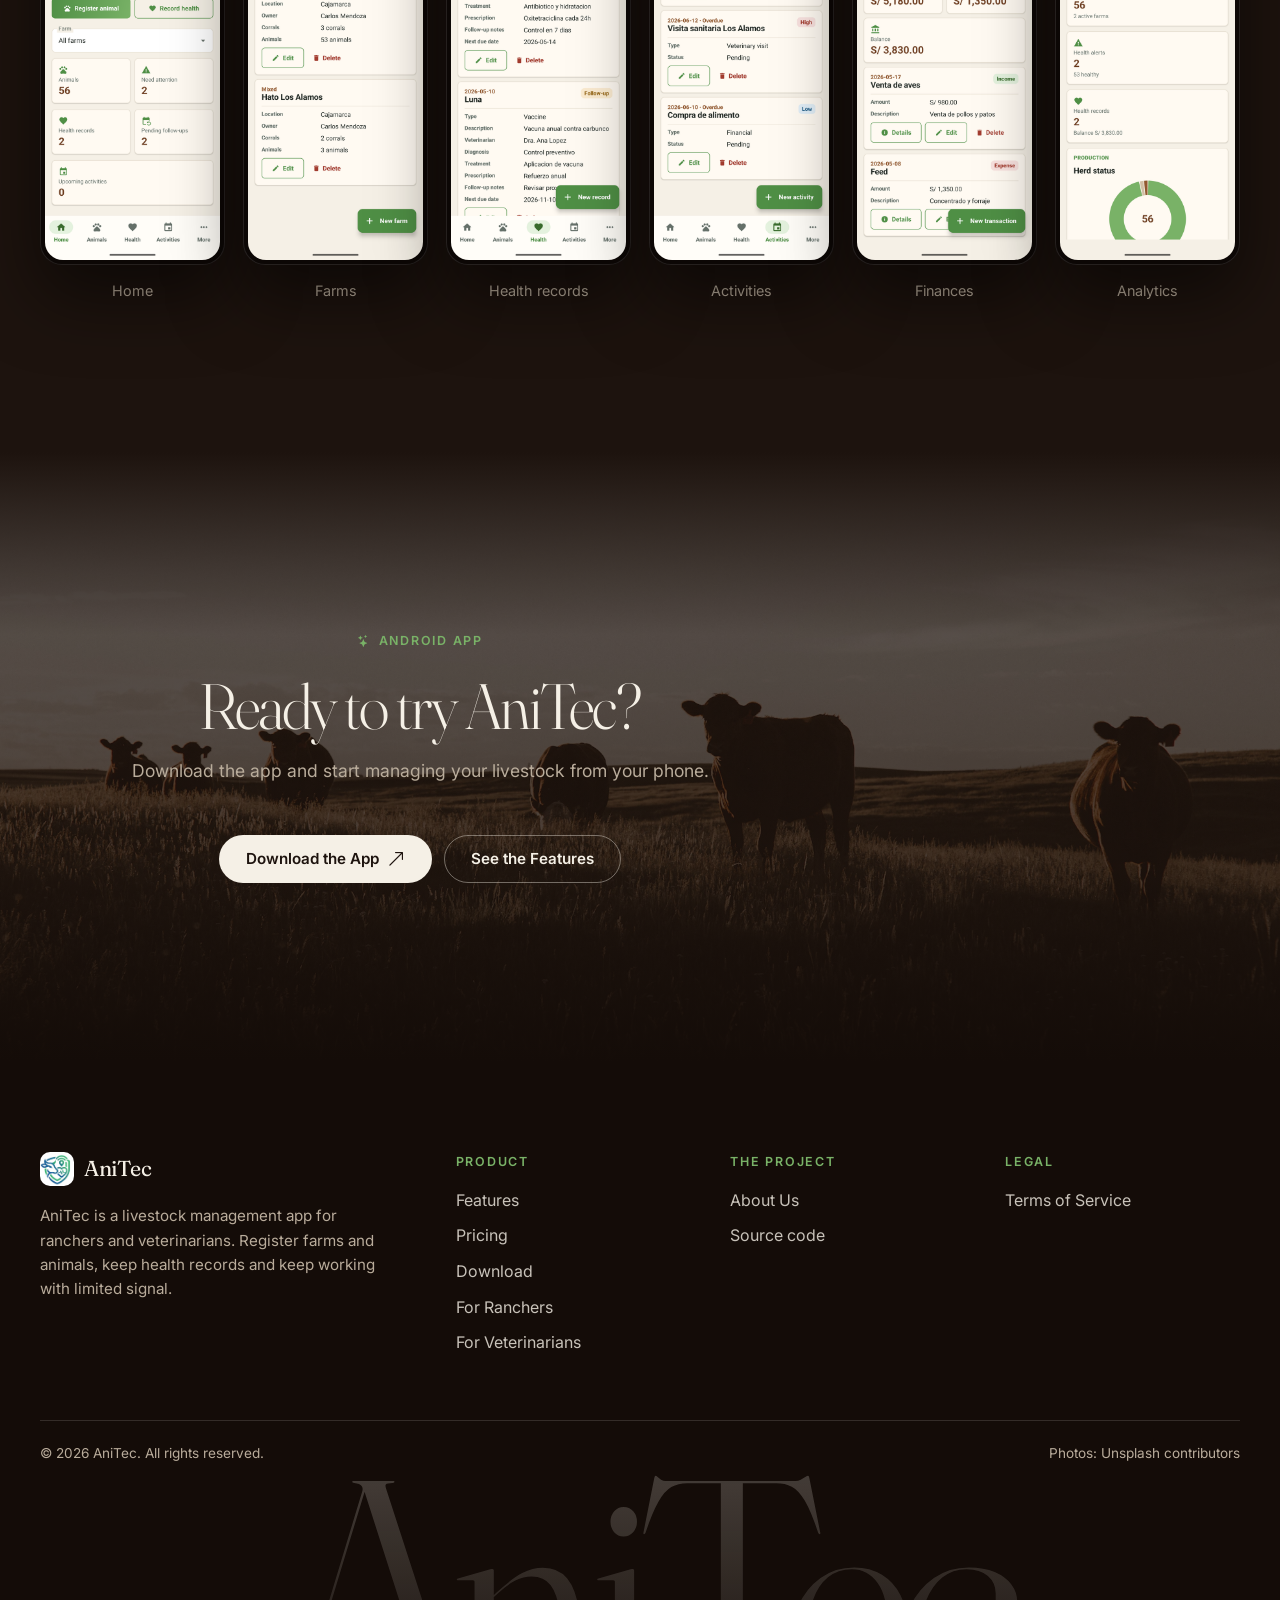
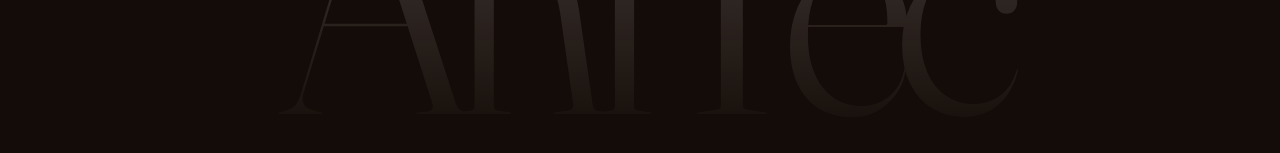
==== commit 53f8e1aa: "feat: bring the dark editorial redesign to the inner pages About, Ranchers, Veterinarians and Terms " ====
--- a/assets/pages/about.html
+++ b/assets/pages/about.html
@@ -3,519 +3,359 @@
   <head>
     <meta charset="UTF-8" />
     <meta name="viewport" content="width=device-width, initial-scale=1.0" />
+    <title>About Us - AniTec</title>
+    <meta name="description" content="Meet the team behind AniTec. We are a team passionate about transforming Latin American livestock farming through innovative technology." />
+    <meta name="keywords" content="about us AniTec, AniTec team, Team Titan, AniTec creators, ranching startup" />
+    <meta name="author" content="AniTec" />
     <meta name="robots" content="index, follow" />
     <meta name="googlebot" content="index, follow" />
 
-    <!-- Open Graph / Facebook -->
+    <!-- Open Graph / Twitter -->
     <meta property="og:type" content="website" />
     <meta property="og:title" content="About Us - AniTec" />
-    <meta
-      property="og:description"
-      content="Meet the team behind AniTec. We are a passionate team transforming Latin American livestock through innovative technology."
-    />
-    <meta
-      property="og:image"
-      content="https://anitec.com/assets/images/og-image.png"
-    />
+    <meta property="og:description" content="Meet the team behind AniTec. We are a team passionate about transforming Latin American livestock farming through innovative technology." />
     <meta property="og:site_name" content="AniTec" />
-
-    <!-- Twitter -->
-    <meta property="twitter:card" content="summary_large_image" />
+    <meta property="twitter:card" content="summary" />
     <meta property="twitter:title" content="About Us - AniTec" />
-    <meta
-      property="twitter:description"
-      content="Meet the team behind AniTec. We are a passionate team transforming Latin American livestock through innovative technology."
-    />
-    <meta
-      property="twitter:image"
-      content="https://anitec.com/assets/images/og-image.png"
-    />
+    <meta property="twitter:description" content="Meet the team behind AniTec. We are a team passionate about transforming Latin American livestock farming through innovative technology." />
 
     <!-- Favicons -->
-    <link rel="icon" href="../images/logo.ico" type="image/x-icon" />
-    <link rel="apple-touch-icon" href="../images/apple-touch-icon.png" />
-
-    <!-- Theme Color -->
-    <meta name="theme-color" content="#79B267" />
-    <meta name="msapplication-TileColor" content="#79B267" />
-    <title>About Us - AniTec</title>
-    <meta
-      name="description"
-      content="Meet the team behind AniTec. We are a team passionate about transforming Latin American livestock farming through innovative technology."
-    />
-    <meta
-      name="keywords"
-      content="about us AniTec, AniTec team, Team Titan, AniTec creators, ranching startup"
-    />
-    <meta name="author" content="AniTec" />
-    <link rel="icon" type="image/x-icon" href="../images/logo.ico" />
-    <link rel="stylesheet" href="../styles/styles.css" />
+    <link rel="shortcut icon" href="../images/logo.ico" type="image/x-icon" />
+    <link rel="icon" href="../images/logo.png" type="image/png" />
+    <link rel="apple-touch-icon" href="../images/logo.png" />
+    <meta name="theme-color" content="#1d130e" />
+    <meta name="msapplication-TileColor" content="#1d130e" />
+
+    <script>document.documentElement.classList.add("js");</script>
+
     <link rel="preconnect" href="https://fonts.googleapis.com" />
     <link rel="preconnect" href="https://fonts.gstatic.com" crossorigin />
     <link
-      href="https://fonts.googleapis.com/css2?family=Poppins:wght@300;400;500;600;700;800&display=swap"
+      href="https://fonts.googleapis.com/css2?family=Anton&family=Fraunces:ital,opsz,wght@0,9..144,300..600;1,9..144,300..500&family=Inter:wght@400;500;600&display=swap"
       rel="stylesheet"
     />
-    <link
-      rel="stylesheet"
-      href="https://cdn.jsdelivr.net/npm/bootstrap-icons@1.11.3/font/bootstrap-icons.min.css"
-    />
+    <link rel="stylesheet" href="https://cdn.jsdelivr.net/npm/bootstrap-icons@1.11.3/font/bootstrap-icons.min.css" />
+    <link rel="stylesheet" href="../styles/home.css" />
+    <link rel="stylesheet" href="../styles/inner.css" />
   </head>
   <body>
-    <nav class="navbar">
-      <div class="nav-container">
-        <a href="../../index.html" class="logo">
-          <img src="../images/logo.png" alt="AniTec Logo" />
-          <span class="logo-text">AniTec</span>
-        </a>
-        <ul class="nav-menu">
-          <li><a href="../../index.html" data-i18n="nav.home">Home</a></li>
-          <li>
-            <a href="about.html" class="active" data-i18n="nav.about"
-              >About Us</a
-            >
-          </li>
-          <li><a href="ranchers.html" data-i18n="nav.ranchers">Ranchers</a></li>
-          <li>
-            <a href="veterinarians.html" data-i18n="nav.veterinarians"
-              >Veterinarians</a
-            >
-          </li>
-          <li>
-            <a href="../../index.html#pricing" data-i18n="nav.pricing">Pricing</a>
-          </li>
-        </ul>
-        <div class="nav-actions">
-          <div class="lang-switcher">
-            <button class="lang-btn" id="lang-en" onclick="setLanguage('en')">
-              EN
-            </button>
-            <button class="lang-btn" id="lang-es" onclick="setLanguage('es')">
-              ES
-            </button>
-          </div>
-          <a
-            href="../../index.html#pricing"
-            class="btn btn-success btn-sm"
-            data-i18n="nav.startFree"
-            >Download</a
-          >
-          <button class="mobile-menu-btn">
-            <i class="bi bi-list"></i>
-          </button>
-        </div>
-      </div>
-    </nav>
-
-    <div class="mobile-menu-overlay"></div>
-    <div class="mobile-menu">
-      <div class="mobile-menu-header">
-        <span
-          style="
-            font-weight: 700;
-            font-size: 1.2rem;
-            color: var(--primary-brown);
-          "
-          data-i18n="nav.menu"
-          >Menu</span
-        >
-        <button class="mobile-menu-close">
-          <i class="bi bi-x-lg"></i>
+    <a class="skip-link" href="#main" data-i18n="v2.skip">Skip to content</a>
+
+    <header class="nav" id="nav">
+      <a href="../../index.html" class="nav-logo" aria-label="AniTec">
+        <img src="../images/logo.png" alt="" width="34" height="34" />
+        <span>AniTec</span>
+      </a>
+      <nav class="nav-links" aria-label="Main">
+        <a href="../../index.html" data-i18n="nav.home">Home</a>
+        <a href="about.html" class="active" data-i18n="nav.about">About Us</a>
+        <a href="ranchers.html" data-i18n="nav.ranchers">Ranchers</a>
+        <a href="veterinarians.html" data-i18n="nav.veterinarians">Veterinarians</a>
+        <a href="../../index.html#pricing" data-i18n="nav.pricing">Pricing</a>
+      </nav>
+      <div class="nav-actions">
+        <div class="lang" role="group" aria-label="Language">
+          <button class="lang-btn" id="lang-en" onclick="setLanguage('en')">EN</button>
+          <button class="lang-btn" id="lang-es" onclick="setLanguage('es')">ES</button>
+        </div>
+        <a href="../../index.html#download" class="pill pill-light pill-sm" data-i18n="nav.startFree">Download</a>
+        <button class="menu-btn" id="menu-btn" aria-label="Open menu" aria-expanded="false" aria-controls="menu">
+          <span></span><span></span>
         </button>
       </div>
-      <ul class="mobile-menu-links">
-        <li><a href="../../index.html" data-i18n="nav.home">Home</a></li>
-        <li><a href="about.html" data-i18n="nav.about">About Us</a></li>
-        <li><a href="ranchers.html" data-i18n="nav.ranchers">Ranchers</a></li>
-        <li>
-          <a href="veterinarians.html" data-i18n="nav.veterinarians"
-            >Veterinarians</a
-          >
-        </li>
-        <li>
-          <a href="../../index.html#pricing" data-i18n="nav.pricing">Pricing</a>
-        </li>
-      </ul>
-      <div class="mobile-menu-cta">
-        <a
-          href="../../index.html#pricing"
-          class="btn btn-success"
-          data-i18n="nav.startFree"
-          >Download</a
-        >
-      </div>
-      <div class="mobile-lang-switcher">
-        <button
-          class="lang-btn"
-          id="mobile-lang-en"
-          onclick="setLanguage('en')"
-        >
-          EN
-        </button>
-        <button
-          class="lang-btn"
-          id="mobile-lang-es"
-          onclick="setLanguage('es')"
-        >
-          ES
-        </button>
+    </header>
+
+    <div class="menu" id="menu" aria-hidden="true">
+      <nav class="menu-links" aria-label="Mobile">
+        <a href="../../index.html" data-i18n="nav.home">Home</a>
+        <a href="about.html" data-i18n="nav.about">About Us</a>
+        <a href="ranchers.html" data-i18n="nav.ranchers">Ranchers</a>
+        <a href="veterinarians.html" data-i18n="nav.veterinarians">Veterinarians</a>
+        <a href="../../index.html#pricing" data-i18n="nav.pricing">Pricing</a>
+      </nav>
+      <div class="menu-foot">
+        <a href="../../index.html#download" class="pill pill-light" data-i18n="nav.startFree">Download</a>
+        <div class="lang" role="group" aria-label="Language">
+          <button class="lang-btn" id="mobile-lang-en" onclick="setLanguage('en')">EN</button>
+          <button class="lang-btn" id="mobile-lang-es" onclick="setLanguage('es')">ES</button>
+        </div>
       </div>
     </div>
 
-    <section class="about-hero">
-      <div class="container">
-        <div class="about-hero-content">
-          <div class="about-hero-text">
-            <div class="hero-badge">
-              <i class="bi bi-rocket-takeoff"></i>
-              <span data-i18n="about.heroBadge">About Us</span>
-            </div>
-            <h1 class="about-title">
-              <span data-i18n="about.heroTitle1">Building</span
-              ><span class="highlight" data-i18n="about.heroTitle2"> AniTec</span
-              >
-            </h1>
-            <p class="about-description" data-i18n="about.heroDesc1">We are Titan, a team of five students from the Universidad Peruana de Ciencias Aplicadas (UPC).</p>
-            <p class="about-description" data-i18n="about.heroDesc2">AniTec is our project for the Mobile Applications course: an app that helps ranchers and veterinarians manage their livestock.</p>
-            <div class="about-hero-stats">
-              <div class="hero-stat">
-                <span class="hero-stat-number" data-i18n="about.stat1n">2026</span>
-                <span class="hero-stat-label" data-i18n="about.stat1"
-                  >Year</span
-                >
-              </div>
-              <div class="hero-stat">
-                <span class="hero-stat-number" data-i18n="about.stat2n">5</span>
-                <span class="hero-stat-label" data-i18n="about.stat2"
-                  >Team Members</span
-                >
-              </div>
-              <div class="hero-stat">
-                <span class="hero-stat-number" data-i18n="about.stat3n">1</span>
-                <span class="hero-stat-label" data-i18n="about.stat3"
-                  >Product</span
-                >
-              </div>
-              <div class="hero-stat">
-                <span class="hero-stat-number" data-i18n="about.stat4n">2</span>
-                <span class="hero-stat-label" data-i18n="about.stat4"
-                  >User Roles</span
-                >
-              </div>
-            </div>
-            <div class="about-hero-buttons">
-              <a href="#team" class="btn btn-success">
-                <i class="bi bi-people"></i>
-                <span data-i18n="about.meetTeam">Meet the Team</span>
-              </a>
-              <a href="../../index.html#download" class="btn btn-secondary">
-                <i class="bi bi-rocket-takeoff"></i>
-                <span data-i18n="about.viewPlans">Download the App</span>
-              </a>
-            </div>
-          </div>
-          <div class="about-hero-video">
-            <img src="../images/app/android-farms.png" alt="Farms screen of the AniTec app" class="phone-shot" />
-          </div>
-        </div>
-      </div>
-    </section>
-
-    <section class="mission-vision">
-      <div class="container">
-        <div class="section-header">
-          <span class="section-subtitle">
-            <i class="bi bi-compass"></i>
-            <span data-i18n="about.essenceSubtitle">Our Essence</span>
-          </span>
-          <h2 class="section-title" data-i18n="about.essenceTitle">What Defines Us</h2>
-          <p class="section-description" data-i18n="about.essenceDesc">The pillars that guide our work.</p>
-        </div>
-        <div class="mv-logos">
-          <div class="mv-logo-card">
-            <img
-              src="../images/about-us/logo_startup_titan.png"
-              alt="Titan Startup"
-            />
-            <span class="mv-logo-label">Titan Startup</span>
-          </div>
-          <div class="mv-vs">×</div>
-          <div class="mv-logo-card">
-            <img
-              src="../images/about-us/logo_producto_anitec.png"
-              alt="AniTec Product"
-            />
-            <span class="mv-logo-label" data-i18n="about.product"
-              >Titan Startup · AniTec Product</span
-            >
-          </div>
-        </div>
-        <div class="mv-grid">
-          <div class="mv-card">
-            <div class="mv-card-icon">
-              <i class="bi bi-bullseye"></i>
-            </div>
-            <div class="mv-card-number">01</div>
-            <h3 data-i18n="about.mission">Mission</h3>
-            <p data-i18n="about.missionText">Help small and medium ranchers and veterinarians manage their animals and records with an accessible mobile app.</p>
-          </div>
-          <div class="mv-card">
-            <div class="mv-card-icon">
-              <i class="bi bi-eye"></i>
-            </div>
-            <div class="mv-card-number">02</div>
-            <h3 data-i18n="about.vision">Vision</h3>
-            <p data-i18n="about.visionText">To become a reference tool for livestock management that keeps working where the signal is limited.</p>
-          </div>
-          <div class="mv-card">
-            <div class="mv-card-icon">
-              <i class="bi bi-heart"></i>
-            </div>
-            <div class="mv-card-number">03</div>
-            <h3 data-i18n="about.values">Values</h3>
-            <ul class="mv-values">
-              <li>
-                <i class="bi bi-lightning-charge"></i>
-                <span data-i18n="about.val1">Technological Innovation</span>
-              </li>
-              <li>
-                <i class="bi bi-universal-access"></i>
-                <span data-i18n="about.val2">Accessibility for All</span>
-              </li>
-              <li>
-                <i class="bi bi-people"></i>
-                <span data-i18n="about.val3">Commitment to the Field</span>
-              </li>
-              <li>
-                <i class="bi bi-arrow-repeat"></i>
-                <span data-i18n="about.val4">Continuous Improvement</span>
-              </li>
-            </ul>
-          </div>
-        </div>
-      </div>
-    </section>
-
-    <section class="team" id="team">
-      <div class="container">
-        <div class="section-header">
-          <span class="section-subtitle">
-            <i class="bi bi-people"></i>
-            <span data-i18n="about.teamSubtitle">The Team</span>
-          </span>
-          <h2 class="section-title" data-i18n="about.teamTitle">Meet the Creators</h2>
-          <p class="section-description" data-i18n="about.teamDesc">We are Titan, five students building AniTec.</p>
-        </div>
-        <div class="team-grid">
-          <div class="team-card">
-            <div class="team-photo">
-              <img src="../images/about-us/team/Sebastian%20Martin%20Beingolea%20Montalvo.png" alt="Sebastian Martin Beingolea Montalvo" loading="lazy" />
-              <div class="team-social">
-                <a href="https://github.com/smbmontalvo" target="_blank" rel="noreferrer" aria-label="GitHub Beingolea Montalvo, Sebastian Martin"><i class="bi bi-github"></i></a>
-              </div>
-            </div>
-            <div class="team-info">
-              <span class="team-role" data-i18n="about.member1Role">Backend and Documentation</span>
-              <h3 class="team-name">Beingolea Montalvo, Sebastian Martin</h3>
-              <p class="team-bio" data-i18n="about.member1Bio">Documents the deployment and the services of the backend.</p>
-            </div>
-          </div>
-          <div class="team-card">
-            <div class="team-photo">
-              <img src="../images/about-us/team/Josep%20Eliu%20Melgarejo%20Quiroz.png" alt="Josep Eliu Melgarejo Quiroz" loading="lazy" />
-              <div class="team-social">
-                <a href="https://github.com/Melga1502" target="_blank" rel="noreferrer" aria-label="GitHub Melgarejo Quiroz, Josep Eliu"><i class="bi bi-github"></i></a>
-              </div>
-            </div>
-            <div class="team-info">
-              <span class="team-role" data-i18n="about.member2Role">Android and Backend Developer</span>
-              <h3 class="team-name">Melgarejo Quiroz, Josep Eliu</h3>
-              <p class="team-bio" data-i18n="about.member2Bio">Builds the Android app and the backend services.</p>
-            </div>
-          </div>
-          <div class="team-card">
-            <div class="team-photo">
-              <img src="../images/about-us/team/Saul%20Ortega%20Mu%C3%B1oz.png" alt="Saul Ortega Muñoz" loading="lazy" />
-              <div class="team-social">
-                <a href="https://github.com/Ss1lent10" target="_blank" rel="noreferrer" aria-label="GitHub Ortega Muñoz, Saul"><i class="bi bi-github"></i></a>
-              </div>
-            </div>
-            <div class="team-info">
-              <span class="team-role" data-i18n="about.member3Role">Landing Page and Documentation</span>
-              <h3 class="team-name">Ortega Muñoz, Saul</h3>
-              <p class="team-bio" data-i18n="about.member3Bio">Designs the mobile version of the landing page and documents its evidence.</p>
-            </div>
-          </div>
-          <div class="team-card">
-            <div class="team-photo">
-              <img src="../images/about-us/team/Luciana%20Celeste%20Sanchez%20Silva.png" alt="Luciana Celeste Sanchez Silva" loading="lazy" />
-              <div class="team-social">
-                <a href="https://github.com/luccsss" target="_blank" rel="noreferrer" aria-label="GitHub Sanchez Silva, Luciana Celeste"><i class="bi bi-github"></i></a>
-              </div>
-            </div>
-            <div class="team-info">
-              <span class="team-role" data-i18n="about.member4Role">UX/UI Designer</span>
-              <h3 class="team-name">Sanchez Silva, Luciana Celeste</h3>
-              <p class="team-bio" data-i18n="about.member4Bio">Designs the screens and the visual identity of the mobile apps.</p>
-            </div>
-          </div>
-          <div class="team-card">
-            <div class="team-photo">
-              <img src="../images/about-us/team/Giuseppe%20Villanueva%20Rodriguez.png" alt="Giuseppe Villanueva Rodriguez" loading="lazy" />
-              <div class="team-social">
-                <a href="https://github.com/Giuseppe152004" target="_blank" rel="noreferrer" aria-label="GitHub Villanueva Rodriguez, Giuseppe"><i class="bi bi-github"></i></a>
-              </div>
-            </div>
-            <div class="team-info">
-              <span class="team-role" data-i18n="about.member5Role">Configuration and Distribution</span>
-              <h3 class="team-name">Villanueva Rodriguez, Giuseppe</h3>
-              <p class="team-bio" data-i18n="about.member5Bio">Documents the configuration, the tests and the distribution of the apps.</p>
-            </div>
-          </div>
-        </div>
-        <div class="team-cta">
-          <div class="team-cta-content">
-            <i class="bi bi-lightbulb"></i>
-            <div>
+    <main id="main">
+
+      <section class="hero page-hero">
+        <img class="hero-bg" src="../images/photos/herd-looking.webp" alt="" fetchpriority="high" />
+        <div class="hero-shade"></div>
+        <div class="hero-inner">
+          <div class="hero-copy">
+            <p class="eyebrow"><i class="bi bi-rocket-takeoff"></i> <span data-i18n="about.heroBadge">About Us</span></p>
+            <h1 class="page-title"><span data-i18n="about.heroTitle1">Building</span><em data-i18n="about.heroTitle2"> AniTec</em></h1>
+            <p class="hero-lead" data-i18n="about.heroDesc1">We are Titan, a team of five students from the Universidad Peruana de Ciencias Aplicadas (UPC).</p>
+            <p class="hero-lead" data-i18n="about.heroDesc2">AniTec is our project for the Mobile Applications course: an app that helps ranchers and veterinarians manage their livestock.</p>
+            
+            <div class="hero-cta">
+              <a href="#team" class="pill pill-cream"><span data-i18n="about.meetTeam">Meet the Team</span> <i class="bi bi-arrow-down-short"></i></a>
+              <a href="../../index.html#download" class="pill pill-ghost" data-i18n="about.viewPlans">Download the App</a>
+            </div>
+          </div>
+          <aside class="hero-side">
+            <div class="phone phone-hero" aria-hidden="true">
+              <img src="../images/app/android-farms.png" alt="" width="540" height="1200" />
+            </div>
+          </aside>
+        </div>
+        <div class="hero-stats">
+          <div><span class="stat-n" data-i18n="about.stat1n">2026</span><span class="stat-l" data-i18n="about.stat1">Year</span></div>
+          <div><span class="stat-n" data-i18n="about.stat2n">5</span><span class="stat-l" data-i18n="about.stat2">Team Members</span></div>
+          <div><span class="stat-n" data-i18n="about.stat3n">1</span><span class="stat-l" data-i18n="about.stat3">Product</span></div>
+          <div><span class="stat-n" data-i18n="about.stat4n">2</span><span class="stat-l" data-i18n="about.stat4">User Roles</span></div>
+        </div>
+      </section>
+
+      <section class="section">
+        <div class="wrap">
+          <header class="section-head reveal">
+            <p class="eyebrow" data-i18n="about.essenceSubtitle">Our Essence</p>
+            <h2 class="h2" data-i18n="about.essenceTitle">What Defines Us</h2>
+          <p class="lead" data-i18n="about.essenceDesc">The pillars that guide our work.</p>
+          </header>
+          <div class="logos-row reveal">
+            <div class="logo-card">
+              <img src="../images/about-us/logo_startup_titan.png" alt="Titan Startup" loading="lazy" />
+              <span class="logo-label">Titan Startup</span>
+            </div>
+            <span class="logos-x" aria-hidden="true">×</span>
+            <div class="logo-card">
+              <img src="../images/about-us/logo_producto_anitec.png" alt="AniTec Product" loading="lazy" />
+              <span class="logo-label" data-i18n="about.product">Titan Startup · AniTec Product</span>
+            </div>
+          </div>
+          <div class="mv-grid">
+            <article class="mv-card reveal">
+              <span class="mv-n">01</span>
+              <span class="tile-icon"><i class="bi bi-bullseye"></i></span>
+              <h3 data-i18n="about.mission">Mission</h3>
+              <p data-i18n="about.missionText">Help small and medium ranchers and veterinarians manage their animals and records with an accessible mobile app.</p>
+            </article>
+            <article class="mv-card reveal">
+              <span class="mv-n">02</span>
+              <span class="tile-icon"><i class="bi bi-eye"></i></span>
+              <h3 data-i18n="about.vision">Vision</h3>
+              <p data-i18n="about.visionText">To become a reference tool for livestock management that keeps working where the signal is limited.</p>
+            </article>
+            <article class="mv-card reveal">
+              <span class="mv-n">03</span>
+              <span class="tile-icon"><i class="bi bi-heart"></i></span>
+              <h3 data-i18n="about.values">Values</h3>
+              <ul class="mv-values">
+                <li><i class="bi bi-lightning-charge"></i><span data-i18n="about.val1">Technological Innovation</span></li>
+                <li><i class="bi bi-universal-access"></i><span data-i18n="about.val2">Accessibility for All</span></li>
+                <li><i class="bi bi-people"></i><span data-i18n="about.val3">Commitment to the Field</span></li>
+                <li><i class="bi bi-arrow-repeat"></i><span data-i18n="about.val4">Continuous Improvement</span></li>
+              </ul>
+            </article>
+          </div>
+        </div>
+      </section>
+
+      <section class="section" id="team" style="background: var(--espresso-2)">
+        <div class="wrap">
+          <header class="section-head reveal">
+            <p class="eyebrow" data-i18n="about.teamSubtitle">The Team</p>
+            <h2 class="h2" data-i18n="about.teamTitle">Meet the Creators</h2>
+          <p class="lead" data-i18n="about.teamDesc">We are Titan, five students building AniTec.</p>
+          </header>
+          <div class="team-grid">
+            <article class="team-card reveal">
+              <div class="team-photo">
+                <img src="../images/about-us/team/Sebastian%20Martin%20Beingolea%20Montalvo.png" alt="Sebastian Martin Beingolea Montalvo" loading="lazy" />
+                <div class="team-social">
+                  <a href="https://github.com/smbmontalvo" target="_blank" rel="noreferrer" aria-label="GitHub Beingolea Montalvo, Sebastian Martin"><i class="bi bi-github"></i></a>
+                </div>
+              </div>
+              <div class="team-info">
+                <span class="team-role" data-i18n="about.member1Role">Backend and Documentation</span>
+                <h3 class="team-name">Beingolea Montalvo, Sebastian Martin</h3>
+                <p class="team-bio" data-i18n="about.member1Bio">Documents the deployment and the services of the backend.</p>
+              </div>
+            </article>
+            <article class="team-card reveal">
+              <div class="team-photo">
+                <img src="../images/about-us/team/Josep%20Eliu%20Melgarejo%20Quiroz.png" alt="Josep Eliu Melgarejo Quiroz" loading="lazy" />
+                <div class="team-social">
+                  <a href="https://github.com/Melga1502" target="_blank" rel="noreferrer" aria-label="GitHub Melgarejo Quiroz, Josep Eliu"><i class="bi bi-github"></i></a>
+                </div>
+              </div>
+              <div class="team-info">
+                <span class="team-role" data-i18n="about.member2Role">Android and Backend Developer</span>
+                <h3 class="team-name">Melgarejo Quiroz, Josep Eliu</h3>
+                <p class="team-bio" data-i18n="about.member2Bio">Builds the Android app and the backend services.</p>
+              </div>
+            </article>
+            <article class="team-card reveal">
+              <div class="team-photo">
+                <img src="../images/about-us/team/Saul%20Ortega%20Mu%C3%B1oz.png" alt="Saul Ortega Muñoz" loading="lazy" />
+                <div class="team-social">
+                  <a href="https://github.com/Ss1lent10" target="_blank" rel="noreferrer" aria-label="GitHub Ortega Muñoz, Saul"><i class="bi bi-github"></i></a>
+                </div>
+              </div>
+              <div class="team-info">
+                <span class="team-role" data-i18n="about.member3Role">Landing Page and Documentation</span>
+                <h3 class="team-name">Ortega Muñoz, Saul</h3>
+                <p class="team-bio" data-i18n="about.member3Bio">Designs the mobile version of the landing page and documents its evidence.</p>
+              </div>
+            </article>
+            <article class="team-card reveal">
+              <div class="team-photo">
+                <img src="../images/about-us/team/Luciana%20Celeste%20Sanchez%20Silva.png" alt="Luciana Celeste Sanchez Silva" loading="lazy" />
+                <div class="team-social">
+                  <a href="https://github.com/luccsss" target="_blank" rel="noreferrer" aria-label="GitHub Sanchez Silva, Luciana Celeste"><i class="bi bi-github"></i></a>
+                </div>
+              </div>
+              <div class="team-info">
+                <span class="team-role" data-i18n="about.member4Role">UX/UI Designer</span>
+                <h3 class="team-name">Sanchez Silva, Luciana Celeste</h3>
+                <p class="team-bio" data-i18n="about.member4Bio">Designs the screens and the visual identity of the mobile apps.</p>
+              </div>
+            </article>
+            <article class="team-card reveal">
+              <div class="team-photo">
+                <img src="../images/about-us/team/Giuseppe%20Villanueva%20Rodriguez.png" alt="Giuseppe Villanueva Rodriguez" loading="lazy" />
+                <div class="team-social">
+                  <a href="https://github.com/Giuseppe152004" target="_blank" rel="noreferrer" aria-label="GitHub Villanueva Rodriguez, Giuseppe"><i class="bi bi-github"></i></a>
+                </div>
+              </div>
+              <div class="team-info">
+                <span class="team-role" data-i18n="about.member5Role">Configuration and Distribution</span>
+                <h3 class="team-name">Villanueva Rodriguez, Giuseppe</h3>
+                <p class="team-bio" data-i18n="about.member5Bio">Documents the configuration, the tests and the distribution of the apps.</p>
+              </div>
+            </article>
+            <article class="team-card team-follow reveal">
+              <span class="tile-icon" style="background: rgba(29,19,14,.12)"><i class="bi bi-lightbulb"></i></span>
               <h4 data-i18n="about.ideaTitle">Follow the Project</h4>
               <p data-i18n="about.ideaDesc">The code and the report of AniTec are published on GitHub.</p>
-            </div>
-            <a
-              href="#contact"
-              class="btn btn-success"
-              data-i18n="about.contactUs"
-              >View on GitHub</a
-            >
-          </div>
+              <a href="https://github.com/ADM-1ACC0238-2620-13975-Grupo01" target="_blank" rel="noreferrer" class="pill pill-dark"><span data-i18n="about.contactUs">View on GitHub</span> <i class="bi bi-arrow-up-right"></i></a>
+            </article>
+          </div>
+        </div>
+      </section>
+
+      <section class="section">
+        <div class="wrap">
+          <header class="section-head reveal">
+            <p class="eyebrow" data-i18n="about.productSubtitle">The Product</p>
+            <h2 class="h2" data-i18n="about.productTitle">What AniTec Does</h2>
+          <p class="lead" data-i18n="about.productDesc">A mobile app for livestock management.</p>
+          </header>
+          <div class="product-split">
+            <p class="product-text reveal" data-i18n="about.productText">AniTec helps ranchers register their farms, corrals and animals, and helps veterinarians follow the animals of their clients. Both share the information in one app that keeps working with limited signal.</p>
+            <ul class="product-list">
+              <li class="reveal"><i class="bi bi-check-circle-fill"></i><span data-i18n="about.productFeature1">Animals organized by farm and corral, with photo and a complete record</span></li>
+              <li class="reveal"><i class="bi bi-check-circle-fill"></i><span data-i18n="about.productFeature2">Health records with follow-up dates</span></li>
+              <li class="reveal"><i class="bi bi-check-circle-fill"></i><span data-i18n="about.productFeature3">Information shared between ranchers and veterinarians</span></li>
+              <li class="reveal"><i class="bi bi-check-circle-fill"></i><span data-i18n="about.productFeature4">Charts of your herd and of your records</span></li>
+            </ul>
+          </div>
+        </div>
+      </section>
+
+      <section class="section" style="padding-top:0">
+        <div class="wrap">
+          <header class="section-head reveal">
+            <p class="eyebrow" data-i18n="about.screenshotsSubtitle">App Screenshots</p>
+            <h2 class="h2" data-i18n="about.screenshotsTitle">Explore the App</h2>
+          <p class="lead" data-i18n="about.screenshotsDesc">Screens of the Android app.</p>
+          </header>
+          <div class="shots">
+            <figure class="shot-card reveal">
+              <div class="phone"><img src="../images/app/android-home.png" alt="Home" loading="lazy" width="540" height="1200" /></div>
+              <figcaption data-i18n="gallery.home">Home</figcaption>
+            </figure>
+            <figure class="shot-card reveal">
+              <div class="phone"><img src="../images/app/android-farms.png" alt="Farms" loading="lazy" width="540" height="1200" /></div>
+              <figcaption data-i18n="gallery.farms">Farms</figcaption>
+            </figure>
+            <figure class="shot-card reveal">
+              <div class="phone"><img src="../images/app/android-health.png" alt="Health records" loading="lazy" width="540" height="1200" /></div>
+              <figcaption data-i18n="gallery.health">Health records</figcaption>
+            </figure>
+            <figure class="shot-card reveal">
+              <div class="phone"><img src="../images/app/android-activities.png" alt="Activities" loading="lazy" width="540" height="1200" /></div>
+              <figcaption data-i18n="gallery.activities">Activities</figcaption>
+            </figure>
+            <figure class="shot-card reveal">
+              <div class="phone"><img src="../images/app/android-finance.png" alt="Finances" loading="lazy" width="540" height="1200" /></div>
+              <figcaption data-i18n="gallery.finance">Finances</figcaption>
+            </figure>
+            <figure class="shot-card reveal">
+              <div class="phone"><img src="../images/app/android-analytics.png" alt="Analytics" loading="lazy" width="540" height="1200" /></div>
+              <figcaption data-i18n="gallery.analytics">Analytics</figcaption>
+            </figure>
+          </div>
+        </div>
+      </section>
+
+      <section class="cta-band">
+        <img src="../images/photos/pasture-silhouette.webp" alt="" loading="lazy" />
+        <div class="wrap">
+          <div class="cta-inner reveal">
+            <p class="eyebrow"><i class="bi bi-stars"></i> <span data-i18n="about.ctaBadge">Android app</span></p>
+            <h2 class="h2" data-i18n="about.ctaTitle">Ready to try AniTec?</h2>
+            <p class="lead" data-i18n="about.ctaDesc">Download the app and start managing your livestock from your phone.</p>
+            
+            <div class="hero-cta">
+              <a href="../../index.html#download" class="pill pill-cream"><span data-i18n="about.ctaStartFree">Download the App</span> <i class="bi bi-arrow-up-right"></i></a>
+              <a href="../../index.html#features" class="pill pill-ghost" data-i18n="about.ctaSeeHow">See the Features</a>
+            </div>
+          </div>
+        </div>
+      </section>
+    </main>
+
+    <footer class="footer" id="contact">
+      <div class="wrap footer-grid">
+        <div class="footer-about">
+          <a href="../../index.html" class="nav-logo">
+            <img src="../images/logo.png" alt="" width="34" height="34" />
+            <span>AniTec</span>
+          </a>
+          <p data-i18n="footer.desc">AniTec is a livestock management app for ranchers and veterinarians. Register farms and animals, keep health records and keep working with limited signal.</p>
+        </div>
+        <div>
+          <h4 data-i18n="footer.product">Product</h4>
+          <ul>
+            <li><a href="../../index.html#features" data-i18n="footer.features">Features</a></li>
+            <li><a href="../../index.html#pricing" data-i18n="footer.pricing">Pricing</a></li>
+            <li><a href="../../index.html#download" data-i18n="footer.download">Download</a></li>
+            <li><a href="ranchers.html" data-i18n="footer.forRanchers">For Ranchers</a></li>
+            <li><a href="veterinarians.html" data-i18n="footer.forVets">For Veterinarians</a></li>
+          </ul>
+        </div>
+        <div>
+          <h4 data-i18n="footer.project">The Project</h4>
+          <ul>
+            <li><a href="about.html" data-i18n="footer.about">About Us</a></li>
+            <li><a href="https://github.com/ADM-1ACC0238-2620-13975-Grupo01" target="_blank" rel="noreferrer" data-i18n="footer.github">Source code</a></li>
+          </ul>
+        </div>
+        <div>
+          <h4 data-i18n="footer.legal">Legal</h4>
+          <ul>
+            <li><a href="terms.html" data-i18n="footer.terms">Terms of Service</a></li>
+          </ul>
         </div>
       </div>
-    </section>
-
-    <!-- Product Showcase -->
-    <section class="about-product">
-      <div class="container">
-        <div class="section-header">
-          <span class="section-subtitle">
-            <i class="bi bi-phone"></i>
-            <span data-i18n="about.productSubtitle">The Product</span>
-          </span>
-          <h2 class="section-title" data-i18n="about.productTitle">What AniTec Does</h2>
-          <p class="section-description" data-i18n="about.productDesc">A mobile app for livestock management.</p>
-        </div>
-        <div class="product-content">
-          <p class="product-content-text" data-i18n="about.productText">AniTec helps ranchers register their farms, corrals and animals, and helps veterinarians follow the animals of their clients. Both share the information in one app that keeps working with limited signal.</p>
-          <div class="product-features-mini">
-            <div class="product-feature-item">
-              <i class="bi bi-check-circle-fill"></i>
-              <span data-i18n="about.productFeature1">Animals organized by farm and corral, with photo and a complete record</span>
-            </div>
-            <div class="product-feature-item">
-              <i class="bi bi-check-circle-fill"></i>
-              <span data-i18n="about.productFeature2">Health records with follow-up dates</span>
-            </div>
-            <div class="product-feature-item">
-              <i class="bi bi-check-circle-fill"></i>
-              <span data-i18n="about.productFeature3">Information shared between ranchers and veterinarians</span>
-            </div>
-            <div class="product-feature-item">
-              <i class="bi bi-check-circle-fill"></i>
-              <span data-i18n="about.productFeature4">Charts of your herd and of your records</span>
-            </div>
-          </div>
-        </div>
+      <div class="wrap footer-bottom">
+        <p data-i18n="footer.copyright">© 2026 AniTec. All rights reserved.</p>
+        <p><a href="https://unsplash.com/license" target="_blank" rel="noreferrer" data-i18n="v2.photos">Photos: Unsplash contributors</a></p>
       </div>
-    </section>
-
-    <!-- App Screenshots -->
-    <section class="app-screenshots">
-      <div class="container">
-        <div class="section-header">
-          <span class="section-subtitle">
-            <i class="bi bi-images"></i>
-            <span data-i18n="about.screenshotsSubtitle">App Screenshots</span>
-          </span>
-          <h2 class="section-title" data-i18n="about.screenshotsTitle">Explore the App</h2>
-          <p class="section-description" data-i18n="about.screenshotsDesc">Screens of the Android app.</p>
-        </div>
-        <div class="app-gallery">
-          <figure class="phone-card"><img src="../images/app/android-home.png" alt="Home" loading="lazy" /><figcaption data-i18n="gallery.home">Home</figcaption></figure>
-          <figure class="phone-card"><img src="../images/app/android-farms.png" alt="Farms" loading="lazy" /><figcaption data-i18n="gallery.farms">Farms</figcaption></figure>
-          <figure class="phone-card"><img src="../images/app/android-health.png" alt="Health records" loading="lazy" /><figcaption data-i18n="gallery.health">Health records</figcaption></figure>
-          <figure class="phone-card"><img src="../images/app/android-activities.png" alt="Activities" loading="lazy" /><figcaption data-i18n="gallery.activities">Activities</figcaption></figure>
-          <figure class="phone-card"><img src="../images/app/android-finance.png" alt="Finances" loading="lazy" /><figcaption data-i18n="gallery.finance">Finances</figcaption></figure>
-          <figure class="phone-card"><img src="../images/app/android-analytics.png" alt="Analytics" loading="lazy" /><figcaption data-i18n="gallery.analytics">Analytics</figcaption></figure>
-        </div>
-      </div>
-    </section>
-
-    <!-- About CTA -->
-    <section class="about-cta">
-      <div class="container">
-        <div class="about-cta-content">
-          <div class="cta-badge">
-            <i class="bi bi-stars"></i>
-            <span data-i18n="about.ctaBadge">Android app</span>
-          </div>
-          <h2 class="cta-title" data-i18n="about.ctaTitle">Ready to try AniTec?</h2>
-          <p class="cta-description" data-i18n="about.ctaDesc">Download the app and start managing your livestock from your phone.</p>
-          <div class="cta-buttons">
-            <a href="../../index.html#download" class="btn btn-primary">
-              <i class="bi bi-rocket-takeoff"></i>
-              <span data-i18n="about.ctaStartFree">Download the App</span>
-            </a>
-            <a href="../../index.html#features" class="btn btn-outline-light">
-              <i class="bi bi-play-circle"></i>
-              <span data-i18n="about.ctaSeeHow">See the Features</span>
-            </a>
-          </div>
-        </div>
-      </div>
-    </section>
-
-    <footer id="contact">
-      <div class="container">
-        <div class="footer-grid">
-          <div class="footer-about">
-            <a href="../../index.html" class="logo">
-              <img src="../../assets/images/logo.png" alt="AniTec Logo" />
-              <span class="logo-text">AniTec</span>
-            </a>
-            <p class="footer-description" data-i18n="footer.desc">AniTec is a livestock management app for ranchers and veterinarians. Register farms and animals, keep health records and keep working with limited signal.</p>
-          </div>
-          <div class="footer-column">
-            <h4 class="footer-title" data-i18n="footer.product">Product</h4>
-            <ul class="footer-links">
-              <li><a href="../../index.html#features" data-i18n="footer.features">Features</a></li>
-              <li><a href="../../index.html#pricing" data-i18n="footer.pricing">Pricing</a></li>
-              <li><a href="../../index.html#download" data-i18n="footer.download">Download</a></li>
-              <li><a href="ranchers.html" data-i18n="footer.forRanchers">For Ranchers</a></li>
-              <li><a href="veterinarians.html" data-i18n="footer.forVets">For Veterinarians</a></li>
-            </ul>
-          </div>
-          <div class="footer-column">
-            <h4 class="footer-title" data-i18n="footer.project">The Project</h4>
-            <ul class="footer-links">
-              <li><a href="about.html" data-i18n="footer.about">About Us</a></li>
-              <li><a href="https://github.com/ADM-1ACC0238-2620-13975-Grupo01" target="_blank" rel="noreferrer" data-i18n="footer.github">Source code</a></li>
-            </ul>
-          </div>
-          <div class="footer-column">
-            <h4 class="footer-title" data-i18n="footer.legal">Legal</h4>
-            <ul class="footer-links">
-              <li><a href="terms.html" data-i18n="footer.terms">Terms of Service</a></li>
-            </ul>
-          </div>
-        </div>
-        <div class="footer-bottom">
-          <p class="footer-copyright" data-i18n="footer.copyright">© 2026 AniTec. All rights reserved.</p>
-          <div class="footer-legal">
-            <a href="terms.html" data-i18n="footer.terms">Terms of Service</a>
-          </div>
-        </div>
-      </div>
+      <div class="wordmark" aria-hidden="true">AniTec</div>
     </footer>
 
     <script src="../scripts/i18n.js"></script>
-    <script src="../scripts/script.js"></script>
+    <script src="../scripts/home-i18n.js"></script>
+    <script src="../scripts/home.js"></script>
   </body>
 </html>
--- a/assets/styles/home.css
+++ b/assets/styles/home.css
@@ -0,0 +1,1341 @@
+/* AniTec landing page – redesign (dark espresso, editorial type, real photography) */
+
+:root {
+  --espresso: #1d130e;
+  --espresso-2: #2a1b13;
+  --espresso-3: #36241a;
+  --cream: #f5f0e6;
+  --sand: #d1bfa5;
+  --brown: #925930;
+  --green: #79b267;
+  --green-deep: #3b7334;
+  --muted: #b9ac9b; /* 7.6:1 on espresso */
+  --line: rgba(245, 240, 230, 0.14);
+  --glass: rgba(255, 255, 255, 0.08);
+  --serif: "Fraunces", "Times New Roman", serif;
+  --sans: "Inter", system-ui, -apple-system, "Segoe UI", sans-serif;
+  --display: "Anton", "Impact", sans-serif;
+  --ease: cubic-bezier(0.22, 1, 0.36, 1);
+  --nav-h: 64px;
+}
+
+*,
+*::before,
+*::after {
+  box-sizing: border-box;
+}
+
+html {
+  scroll-behavior: smooth;
+  -webkit-text-size-adjust: 100%;
+}
+
+body {
+  margin: 0;
+  background: var(--espresso);
+  color: var(--cream);
+  font-family: var(--sans);
+  font-size: 1rem;
+  line-height: 1.6;
+  -webkit-font-smoothing: antialiased;
+  overflow-x: hidden;
+}
+
+img {
+  display: block;
+  max-width: 100%;
+}
+
+a {
+  color: inherit;
+  text-decoration: none;
+}
+
+ul,
+ol {
+  margin: 0;
+  padding: 0;
+  list-style: none;
+}
+
+h1,
+h2,
+h3,
+h4,
+p {
+  margin: 0;
+}
+
+:focus-visible {
+  outline: 2px solid var(--green);
+  outline-offset: 3px;
+  border-radius: 6px;
+}
+
+.skip-link {
+  position: fixed;
+  left: 16px;
+  top: -60px;
+  z-index: 200;
+  background: var(--cream);
+  color: var(--espresso);
+  padding: 10px 16px;
+  border-radius: 999px;
+  font-weight: 600;
+  transition: top 0.2s;
+}
+.skip-link:focus {
+  top: 16px;
+}
+
+.wrap {
+  width: min(1200px, 100% - 48px);
+  margin-inline: auto;
+}
+
+/* ---------------------------------------------------------------- Preloader */
+.preloader {
+  position: fixed;
+  inset: 0;
+  z-index: 300;
+  display: none;
+  align-items: center;
+  justify-content: center;
+  flex-direction: column;
+  gap: 14px;
+  background: var(--espresso);
+}
+.js .preloader {
+  display: flex;
+  /* Hides itself even if the script fails */
+  animation: preloader-out 0.6s var(--ease) 1.5s forwards;
+}
+.preloader.done {
+  animation: preloader-out 0.5s var(--ease) forwards;
+}
+.preloader img {
+  border-radius: 20px;
+  animation: pop 0.9s var(--ease) both;
+}
+.preloader-word {
+  font-family: var(--serif);
+  font-size: 2rem;
+  font-weight: 300;
+  letter-spacing: -0.02em;
+  animation: pop 0.9s var(--ease) 0.15s both;
+}
+@keyframes pop {
+  from {
+    opacity: 0;
+    transform: translateY(14px) scale(0.96);
+  }
+  to {
+    opacity: 1;
+    transform: none;
+  }
+}
+@keyframes preloader-out {
+  to {
+    opacity: 0;
+    visibility: hidden;
+  }
+}
+
+/* ---------------------------------------------------------------- Pills */
+.pill {
+  display: inline-flex;
+  align-items: center;
+  justify-content: center;
+  gap: 8px;
+  min-height: 48px;
+  padding: 0 26px;
+  border-radius: 999px;
+  border: 1px solid transparent;
+  font-family: var(--sans);
+  font-size: 0.95rem;
+  font-weight: 600;
+  line-height: 1;
+  cursor: pointer;
+  transition: transform 0.35s var(--ease), background 0.25s, color 0.25s, border-color 0.25s;
+}
+.pill i {
+  font-size: 1.2em;
+  transition: transform 0.35s var(--ease);
+}
+.pill:hover {
+  transform: translateY(-2px);
+}
+.pill:hover i.bi-arrow-right,
+.pill:hover i.bi-arrow-up-right {
+  transform: translateX(3px);
+}
+.pill:hover i.bi-arrow-down-short {
+  transform: translateY(3px);
+}
+.pill-sm {
+  min-height: 40px;
+  padding: 0 20px;
+  font-size: 0.875rem;
+}
+.pill-cream,
+.pill-light {
+  background: var(--cream);
+  color: var(--espresso);
+}
+.pill-cream:hover,
+.pill-light:hover {
+  background: #fff;
+}
+.pill-dark {
+  background: var(--espresso);
+  color: var(--cream);
+}
+.pill-dark:hover {
+  background: #000;
+}
+.pill-ghost {
+  background: transparent;
+  color: var(--cream);
+  border-color: rgba(245, 240, 230, 0.4);
+}
+.pill-ghost:hover {
+  border-color: var(--cream);
+  background: rgba(245, 240, 230, 0.08);
+}
+.pill.disabled {
+  opacity: 0.6;
+  cursor: default;
+  pointer-events: none;
+}
+
+.glass {
+  background: var(--glass);
+  border: 1px solid rgba(255, 255, 255, 0.16);
+  -webkit-backdrop-filter: blur(18px) saturate(1.2);
+  backdrop-filter: blur(18px) saturate(1.2);
+  border-radius: 24px;
+}
+
+/* ---------------------------------------------------------------- Navigation */
+.nav {
+  position: fixed;
+  top: 14px;
+  left: 50%;
+  z-index: 100;
+  transform: translateX(-50%);
+  display: flex;
+  align-items: center;
+  justify-content: space-between;
+  gap: 24px;
+  width: min(1120px, 100% - 28px);
+  height: var(--nav-h);
+  padding: 0 12px 0 20px;
+  border-radius: 999px;
+  background: rgba(29, 19, 14, 0.45);
+  border: 1px solid rgba(255, 255, 255, 0.12);
+  -webkit-backdrop-filter: blur(16px);
+  backdrop-filter: blur(16px);
+  transition: height 0.4s var(--ease), background 0.3s, top 0.4s var(--ease);
+}
+.nav.compact {
+  top: 10px;
+  height: 56px;
+  background: rgba(29, 19, 14, 0.82);
+}
+.nav-logo {
+  display: inline-flex;
+  align-items: center;
+  gap: 10px;
+  font-family: var(--serif);
+  font-size: 1.35rem;
+  font-weight: 400;
+  letter-spacing: -0.02em;
+}
+.nav-logo img {
+  border-radius: 10px;
+}
+.nav-links {
+  display: flex;
+  align-items: center;
+  gap: 4px;
+}
+.nav-links a {
+  padding: 8px 14px;
+  border-radius: 999px;
+  font-size: 0.9rem;
+  font-weight: 500;
+  color: rgba(245, 240, 230, 0.78);
+  transition: color 0.2s, background 0.2s;
+}
+.nav-links a:hover,
+.nav-links a.active {
+  color: var(--cream);
+  background: rgba(245, 240, 230, 0.1);
+}
+.nav-actions {
+  display: flex;
+  align-items: center;
+  gap: 10px;
+}
+.lang {
+  display: inline-flex;
+  padding: 3px;
+  border-radius: 999px;
+  border: 1px solid var(--line);
+}
+.lang-btn {
+  border: 0;
+  background: transparent;
+  color: var(--muted);
+  font: 600 0.75rem var(--sans);
+  letter-spacing: 0.04em;
+  padding: 6px 11px;
+  border-radius: 999px;
+  cursor: pointer;
+  transition: background 0.2s, color 0.2s;
+}
+.lang-btn.active {
+  background: var(--cream);
+  color: var(--espresso);
+}
+.menu-btn {
+  display: none;
+  width: 44px;
+  height: 44px;
+  border: 1px solid var(--line);
+  border-radius: 50%;
+  background: transparent;
+  cursor: pointer;
+  position: relative;
+}
+.menu-btn span {
+  position: absolute;
+  left: 13px;
+  right: 13px;
+  height: 2px;
+  background: var(--cream);
+  border-radius: 2px;
+  transition: transform 0.35s var(--ease);
+}
+.menu-btn span:first-child {
+  top: 17px;
+}
+.menu-btn span:last-child {
+  top: 24px;
+}
+.menu-open .menu-btn span:first-child {
+  transform: translateY(3.5px) rotate(45deg);
+}
+.menu-open .menu-btn span:last-child {
+  transform: translateY(-3.5px) rotate(-45deg);
+}
+
+.menu {
+  position: fixed;
+  inset: 0;
+  z-index: 90;
+  display: flex;
+  flex-direction: column;
+  justify-content: space-between;
+  padding: 110px 28px 32px;
+  background: var(--espresso);
+  opacity: 0;
+  visibility: hidden;
+  transform: translateY(-12px);
+  transition: opacity 0.35s var(--ease), transform 0.5s var(--ease), visibility 0.35s;
+}
+.menu-open .menu {
+  opacity: 1;
+  visibility: visible;
+  transform: none;
+}
+.menu-open {
+  overflow: hidden;
+}
+.menu-links {
+  display: flex;
+  flex-direction: column;
+  gap: 6px;
+}
+.menu-links a {
+  font-family: var(--serif);
+  font-size: 2.4rem;
+  font-weight: 300;
+  letter-spacing: -0.02em;
+  padding: 8px 0;
+  border-bottom: 1px solid var(--line);
+}
+.menu-foot {
+  display: flex;
+  align-items: center;
+  justify-content: space-between;
+  gap: 16px;
+}
+
+/* ---------------------------------------------------------------- Hero */
+.hero {
+  position: relative;
+  min-height: 100vh;
+  min-height: 100svh;
+  display: flex;
+  flex-direction: column;
+  justify-content: flex-end;
+  overflow: hidden;
+  isolation: isolate;
+}
+.hero-bg {
+  position: absolute;
+  inset: -4% 0 -4% 0;
+  width: 100%;
+  height: 108%;
+  object-fit: cover;
+  object-position: 62% 40%;
+  z-index: -3;
+  will-change: transform;
+}
+.hero-shade {
+  position: absolute;
+  inset: 0;
+  z-index: -2;
+  background:
+    linear-gradient(90deg, rgba(29, 19, 14, 0.85) 0%, rgba(29, 19, 14, 0.45) 45%, rgba(29, 19, 14, 0.1) 100%),
+    linear-gradient(180deg, rgba(29, 19, 14, 0.5) 0%, rgba(29, 19, 14, 0) 30%, rgba(29, 19, 14, 0.95) 100%);
+}
+.hero-inner {
+  width: min(1200px, 100% - 48px);
+  margin: 0 auto;
+  padding: 140px 0 40px;
+  display: grid;
+  grid-template-columns: minmax(0, 1.25fr) minmax(280px, 0.75fr);
+  align-items: end;
+  gap: 48px;
+}
+.eyebrow {
+  display: inline-flex;
+  align-items: center;
+  gap: 8px;
+  font-size: 0.78rem;
+  font-weight: 600;
+  letter-spacing: 0.14em;
+  text-transform: uppercase;
+  color: var(--green);
+}
+.hero-title {
+  margin: 20px 0 22px;
+  font-family: var(--serif);
+  font-weight: 300;
+  font-size: clamp(3rem, 8.2vw, 7.2rem);
+  line-height: 0.95;
+  letter-spacing: -0.035em;
+  font-variation-settings: "opsz" 144;
+}
+.hero-title em {
+  font-style: italic;
+  color: var(--sand);
+}
+.hero-lead {
+  max-width: 520px;
+  font-size: 1.1rem;
+  color: rgba(245, 240, 230, 0.82);
+}
+.hero-cta {
+  display: flex;
+  flex-wrap: wrap;
+  gap: 12px;
+  margin-top: 32px;
+}
+.hero-side {
+  position: relative;
+  display: flex;
+  flex-direction: column;
+  gap: 12px;
+}
+.phone-hero {
+  align-self: flex-end;
+  width: clamp(150px, 15vw, 210px);
+  margin-bottom: 8px;
+  transform: rotate(5deg);
+  animation: float 7s ease-in-out infinite;
+}
+@keyframes float {
+  0%,
+  100% {
+    transform: rotate(5deg) translateY(0);
+  }
+  50% {
+    transform: rotate(5deg) translateY(-12px);
+  }
+}
+.role-card {
+  display: flex;
+  align-items: center;
+  gap: 14px;
+  padding: 14px 18px;
+  transition: transform 0.4s var(--ease), background 0.3s, border-color 0.3s;
+}
+.role-card:hover {
+  transform: translateX(-4px);
+  background: rgba(255, 255, 255, 0.14);
+  border-color: rgba(255, 255, 255, 0.3);
+}
+.role-card > .bi-arrow-right {
+  margin-left: auto;
+  font-size: 1.2rem;
+  transition: transform 0.35s var(--ease);
+}
+.role-card:hover > .bi-arrow-right {
+  transform: translateX(4px);
+}
+.role-icon {
+  flex: none;
+  display: grid;
+  place-items: center;
+  width: 44px;
+  height: 44px;
+  border-radius: 14px;
+  background: var(--cream);
+  color: var(--espresso);
+  font-size: 1.2rem;
+}
+.role-text {
+  display: flex;
+  flex-direction: column;
+  line-height: 1.3;
+}
+.role-text strong {
+  font-weight: 600;
+}
+.role-text small {
+  font-size: 0.82rem;
+  color: rgba(245, 240, 230, 0.7);
+}
+
+.chapters {
+  width: min(1200px, 100% - 48px);
+  margin: 0 auto;
+  padding: 0 0 28px;
+  display: grid;
+  grid-template-columns: repeat(3, 1fr);
+  gap: 20px;
+}
+.chapters a {
+  position: relative;
+  display: grid;
+  grid-template-columns: 64px 1fr;
+  grid-template-rows: auto auto;
+  column-gap: 14px;
+  align-items: center;
+  padding-top: 14px;
+  border-top: 1px solid rgba(245, 240, 230, 0.3);
+  transition: border-color 0.3s;
+}
+.chapters a:hover {
+  border-top-color: var(--green);
+}
+.chapters img {
+  grid-row: 1 / span 2;
+  width: 64px;
+  height: 46px;
+  border-radius: 8px;
+  object-fit: cover;
+}
+.chapter-num {
+  font-size: 0.75rem;
+  font-weight: 600;
+  letter-spacing: 0.1em;
+  color: var(--green);
+  align-self: end;
+}
+.chapter-title {
+  font-weight: 500;
+  line-height: 1.3;
+  align-self: start;
+}
+
+/* ---------------------------------------------------------------- Manifesto */
+.manifesto {
+  position: relative;
+  display: grid;
+  place-items: center;
+  min-height: 90vh;
+  padding: 120px 0;
+  overflow: hidden;
+  isolation: isolate;
+  text-align: center;
+}
+.manifesto-bg {
+  position: absolute;
+  inset: 0;
+  width: 100%;
+  height: 100%;
+  object-fit: cover;
+  z-index: -2;
+}
+.manifesto-shade {
+  position: absolute;
+  inset: 0;
+  z-index: -1;
+  background: linear-gradient(180deg, var(--espresso) 0%, rgba(29, 19, 14, 0.78) 25%, rgba(29, 19, 14, 0.78) 75%, var(--espresso) 100%);
+}
+.manifesto-inner {
+  width: min(1280px, 100% - 48px);
+  display: flex;
+  flex-direction: column;
+  align-items: center;
+  gap: 32px;
+}
+.manifesto-title {
+  display: flex;
+  flex-direction: column;
+  font-family: var(--display);
+  font-weight: 400;
+  font-size: clamp(2.4rem, 7.2vw, 6.6rem);
+  line-height: 1;
+  text-wrap: balance;
+  letter-spacing: 0.005em;
+  text-transform: uppercase;
+}
+.manifesto-title .accent {
+  color: var(--green);
+}
+.manifesto-text {
+  max-width: 560px;
+  font-family: var(--serif);
+  font-size: clamp(1.15rem, 2vw, 1.5rem);
+  font-weight: 300;
+  color: rgba(245, 240, 230, 0.88);
+}
+.reveal-line {
+  display: block;
+}
+
+/* Scroll reveals: visible by default, hidden only when scripts will reveal them */
+.js .reveal,
+.js .reveal-line {
+  opacity: 0;
+  transform: translateY(28px);
+  transition: opacity 0.9s var(--ease), transform 0.9s var(--ease);
+}
+.js .reveal-line:nth-child(2) {
+  transition-delay: 0.15s;
+}
+.js .reveal.in,
+.js .reveal-line.in {
+  opacity: 1;
+  transform: none;
+}
+
+/* ---------------------------------------------------------------- Sections */
+.section {
+  position: relative;
+  padding: clamp(80px, 12vw, 150px) 0;
+  scroll-margin-top: 20px;
+}
+.section-head {
+  max-width: 720px;
+  margin-bottom: clamp(40px, 6vw, 72px);
+}
+.section-head.center {
+  margin-inline: auto;
+  text-align: center;
+}
+.h2 {
+  margin: 14px 0 16px;
+  font-family: var(--serif);
+  font-weight: 300;
+  font-size: clamp(2.2rem, 5vw, 4rem);
+  line-height: 1.02;
+  letter-spacing: -0.03em;
+  font-variation-settings: "opsz" 144;
+}
+.lead {
+  font-size: 1.1rem;
+  color: var(--muted);
+}
+
+/* Roles */
+.roles-grid {
+  display: grid;
+  grid-template-columns: repeat(2, 1fr);
+  gap: 24px;
+}
+.role-block {
+  display: flex;
+  flex-direction: column;
+  border-radius: 36px;
+  overflow: hidden;
+  transition: transform 0.6s var(--ease);
+}
+.role-block:hover {
+  transform: translateY(-6px);
+}
+.role-green {
+  background: var(--green);
+  color: var(--espresso);
+}
+.role-brown {
+  background: var(--brown);
+  color: var(--cream);
+}
+.role-photo {
+  position: relative;
+  height: 320px;
+}
+.role-photo > img {
+  width: 100%;
+  height: 100%;
+  object-fit: cover;
+}
+.role-photo .phone-sm {
+  position: absolute;
+  right: 28px;
+  bottom: -90px;
+  width: 128px;
+  z-index: 2;
+}
+.tilt-right {
+  transform: rotate(6deg);
+}
+.role-body {
+  display: flex;
+  flex-direction: column;
+  align-items: flex-start;
+  gap: 14px;
+  padding: 32px 32px 36px;
+  padding-right: 180px;
+}
+.role-body h3 {
+  font-family: var(--serif);
+  font-weight: 400;
+  font-size: 2.2rem;
+  letter-spacing: -0.02em;
+  line-height: 1.1;
+}
+.role-body p {
+  max-width: 520px;
+  margin-bottom: 8px;
+}
+
+/* Bento */
+.bento {
+  display: grid;
+  grid-template-columns: repeat(6, 1fr);
+  gap: 16px;
+}
+.span-2 {
+  grid-column: span 2;
+}
+.span-3 {
+  grid-column: span 3;
+}
+.tile {
+  position: relative;
+  display: flex;
+  align-items: flex-end;
+  min-height: 280px;
+  padding: 30px;
+  border-radius: 28px;
+  background: var(--espresso-2);
+  border: 1px solid var(--line);
+  overflow: hidden;
+  isolation: isolate;
+  transition: transform 0.5s var(--ease), border-color 0.3s;
+}
+.tile:hover {
+  transform: translateY(-5px);
+  border-color: rgba(245, 240, 230, 0.35);
+}
+.tile-photo {
+  min-height: 380px;
+  background-image: var(--img);
+  background-size: cover;
+  background-position: center;
+}
+.tile-photo::before {
+  content: "";
+  position: absolute;
+  inset: 0;
+  z-index: -1;
+  background: linear-gradient(180deg, rgba(29, 19, 14, 0.05) 20%, rgba(29, 19, 14, 0.92) 100%);
+}
+.tile-green {
+  background: var(--green);
+  color: var(--espresso);
+  border-color: transparent;
+}
+.tile-green p {
+  color: rgba(29, 19, 14, 0.82);
+}
+.tile-brown {
+  background: var(--brown);
+  border-color: transparent;
+}
+.tile-brown p {
+  color: rgba(245, 240, 230, 0.9);
+}
+.tile-body {
+  display: flex;
+  flex-direction: column;
+  gap: 10px;
+}
+.tile-icon {
+  display: grid;
+  place-items: center;
+  width: 46px;
+  height: 46px;
+  margin-bottom: 10px;
+  border-radius: 50%;
+  background: rgba(245, 240, 230, 0.14);
+  font-size: 1.25rem;
+}
+.tile-green .tile-icon {
+  background: rgba(29, 19, 14, 0.12);
+}
+.tile h3 {
+  font-family: var(--serif);
+  font-weight: 400;
+  font-size: 1.55rem;
+  letter-spacing: -0.02em;
+  line-height: 1.15;
+}
+.tile p {
+  color: rgba(245, 240, 230, 0.78);
+  font-size: 0.97rem;
+}
+
+/* Marquee */
+.marquee {
+  overflow: hidden;
+  padding: 26px 0;
+  border-block: 1px solid var(--line);
+  background: var(--espresso-2);
+}
+.marquee-track {
+  display: flex;
+  align-items: center;
+  gap: 40px;
+  width: max-content;
+  font-family: var(--serif);
+  font-style: italic;
+  font-weight: 300;
+  font-size: clamp(1.6rem, 3.4vw, 2.6rem);
+  white-space: nowrap;
+  animation: marquee 38s linear infinite;
+}
+.marquee-track i {
+  font-size: 0.9rem;
+  color: var(--green);
+  font-style: normal;
+}
+@keyframes marquee {
+  to {
+    transform: translateX(-50%);
+  }
+}
+
+/* Phone frame */
+.phone {
+  position: relative;
+  border-radius: 30px;
+  background: #0c0705;
+  padding: 7px;
+  box-shadow: 0 30px 70px rgba(0, 0, 0, 0.55), 0 0 0 1px rgba(255, 255, 255, 0.1) inset;
+}
+.phone > img {
+  width: 100%;
+  height: auto;
+  border-radius: 24px;
+  aspect-ratio: 540 / 1200;
+  object-fit: cover;
+}
+
+/* Showcase (the phone stays while the steps scroll) */
+.showcase-grid {
+  display: grid;
+  grid-template-columns: minmax(280px, 0.8fr) 1fr;
+  gap: clamp(40px, 8vw, 120px);
+  align-items: start;
+}
+.showcase-stage {
+  position: sticky;
+  top: 12vh;
+  display: grid;
+  place-items: center;
+  height: 76vh;
+}
+.phone-lg {
+  height: min(70vh, 640px);
+  aspect-ratio: 540 / 1200;
+  padding: 8px;
+  border-radius: 38px;
+}
+.phone-lg .shot {
+  position: absolute;
+  inset: 8px;
+  width: calc(100% - 16px);
+  height: calc(100% - 16px);
+  border-radius: 30px;
+  opacity: 0;
+  transform: scale(0.97);
+  transition: opacity 0.6s var(--ease), transform 0.8s var(--ease);
+}
+.phone-lg .shot.active {
+  opacity: 1;
+  transform: none;
+}
+.showcase-steps {
+  counter-reset: none;
+}
+.step {
+  display: flex;
+  flex-direction: column;
+  justify-content: center;
+  gap: 12px;
+  min-height: 58vh;
+  opacity: 0.32;
+  transition: opacity 0.5s var(--ease);
+}
+.step.active {
+  opacity: 1;
+}
+.step-n {
+  font-family: var(--display);
+  font-size: 1rem;
+  letter-spacing: 0.1em;
+  color: var(--green);
+}
+.step h3 {
+  font-family: var(--serif);
+  font-weight: 300;
+  font-size: clamp(2rem, 4vw, 3.2rem);
+  letter-spacing: -0.03em;
+  line-height: 1.05;
+}
+.step p {
+  max-width: 440px;
+  color: var(--muted);
+  font-size: 1.08rem;
+}
+
+/* How it works */
+.how {
+  background: var(--espresso-2);
+}
+.how-head {
+  display: grid;
+  grid-template-columns: 1fr minmax(260px, 0.7fr);
+  gap: 48px;
+  align-items: center;
+  margin-bottom: 20px;
+}
+.how-photo {
+  width: 100%;
+  aspect-ratio: 4 / 3;
+  object-fit: cover;
+  border-radius: 32px;
+}
+.how-steps {
+  display: grid;
+  grid-template-columns: repeat(4, 1fr);
+  gap: 28px;
+}
+.how-steps li {
+  padding-top: 22px;
+  border-top: 1px solid rgba(245, 240, 230, 0.3);
+}
+.big-n {
+  display: block;
+  font-family: var(--display);
+  font-size: 4.5rem;
+  line-height: 1;
+  color: transparent;
+  -webkit-text-stroke: 1px rgba(209, 191, 165, 0.55);
+  margin-bottom: 14px;
+}
+.how-steps h3 {
+  font-family: var(--serif);
+  font-weight: 400;
+  font-size: 1.5rem;
+  letter-spacing: -0.02em;
+  line-height: 1.15;
+  margin-bottom: 8px;
+}
+.how-steps p {
+  color: var(--muted);
+}
+
+/* Download */
+.download {
+  overflow: hidden;
+  isolation: isolate;
+}
+.download-bg {
+  position: absolute;
+  inset: 0;
+  width: 100%;
+  height: 100%;
+  object-fit: cover;
+  z-index: -2;
+}
+.download-shade {
+  position: absolute;
+  inset: 0;
+  z-index: -1;
+  background: linear-gradient(180deg, var(--espresso-2) 0%, rgba(29, 19, 14, 0.7) 30%, rgba(29, 19, 14, 0.82) 70%, var(--espresso) 100%);
+}
+.download-grid {
+  display: grid;
+  grid-template-columns: repeat(2, minmax(0, 1fr));
+  gap: 20px;
+  max-width: 900px;
+  margin-inline: auto;
+}
+.dl-card {
+  display: flex;
+  flex-direction: column;
+  align-items: flex-start;
+  gap: 14px;
+  padding: 36px;
+}
+.dl-icon {
+  display: grid;
+  place-items: center;
+  width: 56px;
+  height: 56px;
+  border-radius: 18px;
+  background: var(--cream);
+  color: var(--espresso);
+  font-size: 1.6rem;
+}
+.dl-card h3 {
+  font-family: var(--serif);
+  font-weight: 400;
+  font-size: 1.8rem;
+  letter-spacing: -0.02em;
+}
+.dl-card p {
+  flex: 1;
+  color: rgba(245, 240, 230, 0.8);
+}
+
+/* Pricing */
+.pricing-grid {
+  display: grid;
+  grid-template-columns: repeat(3, 1fr);
+  gap: 20px;
+  align-items: stretch;
+}
+.plan {
+  position: relative;
+  display: flex;
+  flex-direction: column;
+  gap: 6px;
+  padding: 36px 32px;
+  border-radius: 32px;
+  background: var(--espresso-2);
+  border: 1px solid var(--line);
+  transition: transform 0.5s var(--ease);
+}
+.plan:hover {
+  transform: translateY(-6px);
+}
+.plan h3 {
+  font-family: var(--serif);
+  font-weight: 400;
+  font-size: 1.6rem;
+  letter-spacing: -0.02em;
+}
+.plan-desc {
+  color: var(--muted);
+  min-height: 3.2em;
+}
+.plan-price {
+  display: flex;
+  align-items: baseline;
+  gap: 6px;
+  margin-top: 18px;
+}
+.cur {
+  font-size: 1.2rem;
+  font-weight: 600;
+}
+.amt {
+  font-family: var(--serif);
+  font-weight: 300;
+  font-size: 4.2rem;
+  line-height: 1;
+  letter-spacing: -0.04em;
+}
+.per {
+  color: var(--muted);
+}
+.plan-note {
+  font-size: 0.85rem;
+  color: var(--muted);
+  margin-bottom: 18px;
+}
+.plan ul {
+  display: flex;
+  flex-direction: column;
+  gap: 12px;
+  margin-bottom: 30px;
+  flex: 1;
+}
+.plan li {
+  display: flex;
+  align-items: flex-start;
+  gap: 10px;
+}
+.plan li i {
+  color: var(--green);
+  font-size: 1.25rem;
+  line-height: 1.3;
+}
+.plan-featured {
+  background: var(--cream);
+  color: var(--espresso);
+  border-color: transparent;
+}
+.plan-featured .plan-desc,
+.plan-featured .per,
+.plan-featured .plan-note {
+  color: #5d4a3c;
+}
+.plan-featured li i {
+  color: var(--green-deep);
+}
+.plan-badge {
+  position: absolute;
+  top: -14px;
+  left: 28px;
+  display: inline-flex;
+  align-items: center;
+  gap: 6px;
+  padding: 6px 14px;
+  border-radius: 999px;
+  background: var(--green);
+  color: var(--espresso);
+  font-size: 0.8rem;
+  font-weight: 600;
+}
+.pricing-note {
+  margin-top: 36px;
+  text-align: center;
+  font-size: 0.9rem;
+  color: var(--muted);
+}
+
+/* ---------------------------------------------------------------- Footer */
+.footer {
+  position: relative;
+  overflow: hidden;
+  padding-top: 90px;
+  background: #140c08;
+}
+.footer-grid {
+  display: grid;
+  grid-template-columns: 1.6fr 1fr 1fr 1fr;
+  gap: 40px;
+}
+.footer-about {
+  display: flex;
+  flex-direction: column;
+  gap: 18px;
+  max-width: 360px;
+}
+.footer-about p {
+  color: var(--muted);
+  font-size: 0.95rem;
+}
+.footer h4 {
+  margin-bottom: 16px;
+  font-size: 0.78rem;
+  font-weight: 600;
+  letter-spacing: 0.14em;
+  text-transform: uppercase;
+  color: var(--green);
+}
+.footer ul {
+  display: flex;
+  flex-direction: column;
+  gap: 10px;
+}
+.footer ul a {
+  color: rgba(245, 240, 230, 0.8);
+  transition: color 0.2s;
+}
+.footer ul a:hover {
+  color: var(--cream);
+}
+.footer-bottom {
+  display: flex;
+  justify-content: space-between;
+  flex-wrap: wrap;
+  gap: 12px;
+  margin-top: 64px;
+  padding: 22px 0;
+  border-top: 1px solid var(--line);
+  font-size: 0.85rem;
+  color: var(--muted);
+}
+.footer-bottom a:hover {
+  color: var(--cream);
+}
+.wordmark {
+  margin-top: -2vw;
+  text-align: center;
+  font-family: var(--serif);
+  font-weight: 300;
+  font-size: clamp(7rem, 26vw, 24rem);
+  line-height: 0.8;
+  letter-spacing: -0.06em;
+  background: linear-gradient(180deg, rgba(245, 240, 230, 0.22), rgba(245, 240, 230, 0));
+  -webkit-background-clip: text;
+  background-clip: text;
+  -webkit-text-fill-color: transparent;
+  user-select: none;
+  padding-bottom: 2vw;
+}
+
+/* ---------------------------------------------------------------- Responsive */
+@media (max-width: 1024px) {
+  .nav-links {
+    display: none;
+  }
+  .menu-btn {
+    display: inline-block;
+  }
+  .hero-inner {
+    grid-template-columns: 1fr;
+    gap: 36px;
+  }
+  .hero-side {
+    flex-direction: row;
+    flex-wrap: wrap;
+    align-items: stretch;
+  }
+  .phone-hero {
+    display: none;
+  }
+  .role-card {
+    flex: 1 1 280px;
+  }
+  .bento {
+    grid-template-columns: repeat(2, 1fr);
+  }
+  .span-2,
+  .span-3 {
+    grid-column: span 1;
+  }
+  .how-steps {
+    grid-template-columns: repeat(2, 1fr);
+  }
+  .footer-grid {
+    grid-template-columns: 1fr 1fr;
+  }
+}
+
+@media (max-width: 760px) {
+  .wrap {
+    width: min(1200px, 100% - 36px);
+  }
+  .nav {
+    padding-left: 16px;
+  }
+  .nav-actions .pill {
+    display: none;
+  }
+  .hero-inner {
+    padding-top: 120px;
+  }
+  .hero-shade {
+    background: linear-gradient(180deg, rgba(29, 19, 14, 0.72) 0%, rgba(29, 19, 14, 0.6) 45%, rgba(29, 19, 14, 0.96) 100%);
+  }
+  .chapters {
+    grid-template-columns: 1fr;
+    gap: 12px;
+  }
+  .roles-grid,
+  .download-grid,
+  .pricing-grid {
+    grid-template-columns: 1fr;
+  }
+  .role-body {
+    padding: 40px 24px 32px;
+  }
+  .role-body h3,
+  .role-body p {
+    max-width: calc(100% - 100px);
+  }
+  .role-photo {
+    height: 260px;
+  }
+  .role-photo .phone-sm {
+    right: 18px;
+    bottom: -70px;
+    width: 96px;
+  }
+  .bento {
+    grid-template-columns: 1fr;
+  }
+  .tile,
+  .tile-photo {
+    min-height: 260px;
+  }
+  .showcase-grid {
+    grid-template-columns: 1fr;
+    gap: 0;
+  }
+  .showcase-stage {
+    top: 76px;
+    height: 46vh;
+    z-index: 2;
+    background: linear-gradient(180deg, var(--espresso) 85%, rgba(29, 19, 14, 0));
+  }
+  .phone-lg {
+    height: 40vh;
+  }
+  .step {
+    min-height: 55vh;
+    align-items: flex-start;
+  }
+  .how-head {
+    grid-template-columns: 1fr;
+  }
+  .how-steps {
+    grid-template-columns: 1fr;
+  }
+  .footer-grid {
+    grid-template-columns: 1fr;
+  }
+  .manifesto {
+    min-height: 80vh;
+  }
+}
+
+@media (prefers-reduced-motion: reduce) {
+  html {
+    scroll-behavior: auto;
+  }
+  *,
+  *::before,
+  *::after {
+    animation-duration: 0.01ms !important;
+    animation-iteration-count: 1 !important;
+    transition-duration: 0.01ms !important;
+  }
+  .js .reveal,
+  .js .reveal-line {
+    opacity: 1;
+    transform: none;
+  }
+  .marquee-track {
+    animation: none;
+  }
+  .phone-hero {
+    animation: none;
+  }
+  .js .preloader {
+    display: none;
+  }
+}
--- a/assets/styles/inner.css
+++ b/assets/styles/inner.css
@@ -0,0 +1,598 @@
+/* AniTec landing page – inner pages (About, Ranchers, Veterinarians, Terms). Loaded after home.css. */
+
+/* ---------------------------------------------------------------- Page hero */
+.page-hero {
+  min-height: 88vh;
+  min-height: 88svh;
+}
+.page-hero .hero-inner {
+  padding-top: 150px;
+  padding-bottom: 56px;
+  grid-template-columns: minmax(0, 1.3fr) minmax(240px, 0.7fr);
+}
+.page-hero.compact {
+  min-height: 0;
+}
+.page-title {
+  margin: 20px 0 22px;
+  font-family: var(--serif);
+  font-weight: 300;
+  font-size: clamp(2.8rem, 7vw, 6rem);
+  line-height: 0.98;
+  letter-spacing: -0.035em;
+  font-variation-settings: "opsz" 144;
+}
+.page-title em {
+  font-style: italic;
+  color: var(--sand);
+}
+.page-hero .hero-lead + .hero-lead {
+  margin-top: 14px;
+}
+.checks {
+  display: grid;
+  grid-template-columns: repeat(2, minmax(0, 1fr));
+  gap: 10px 24px;
+  max-width: 560px;
+  margin-top: 28px;
+}
+.checks li {
+  display: flex;
+  align-items: flex-start;
+  gap: 10px;
+  color: rgba(245, 240, 230, 0.9);
+  font-size: 0.97rem;
+  line-height: 1.4;
+}
+.checks i {
+  flex: none;
+  font-size: 1.25rem;
+  line-height: 1.2;
+  color: var(--green);
+}
+.page-hero .hero-side {
+  align-items: flex-end;
+}
+.page-hero .phone-hero {
+  width: clamp(170px, 18vw, 240px);
+}
+
+/* Stats (About) */
+.hero-stats {
+  width: min(1200px, 100% - 48px);
+  margin: 0 auto;
+  padding: 0 0 32px;
+  display: grid;
+  grid-template-columns: repeat(4, 1fr);
+  gap: 14px;
+}
+.hero-stats > div {
+  padding: 18px 22px;
+  border-radius: 22px;
+  background: var(--glass);
+  border: 1px solid rgba(255, 255, 255, 0.16);
+  -webkit-backdrop-filter: blur(16px);
+  backdrop-filter: blur(16px);
+}
+.stat-n {
+  display: block;
+  font-family: var(--serif);
+  font-weight: 300;
+  font-size: 2.6rem;
+  line-height: 1;
+  letter-spacing: -0.03em;
+}
+.stat-l {
+  font-size: 0.85rem;
+  color: rgba(245, 240, 230, 0.75);
+}
+
+/* ---------------------------------------------------------------- About */
+.logos-row {
+  display: flex;
+  align-items: center;
+  justify-content: center;
+  gap: 28px;
+  margin-bottom: 56px;
+}
+.logo-card {
+  display: flex;
+  flex-direction: column;
+  align-items: center;
+  gap: 12px;
+  text-align: center;
+}
+.logo-card img {
+  width: clamp(140px, 18vw, 200px);
+  aspect-ratio: 1;
+  object-fit: cover;
+  border-radius: 28px;
+  background: #fff;
+}
+.logo-label {
+  font-size: 0.85rem;
+  color: var(--muted);
+}
+.logos-x {
+  font-family: var(--serif);
+  font-size: 2.4rem;
+  font-weight: 300;
+  color: var(--sand);
+}
+.mv-grid {
+  display: grid;
+  grid-template-columns: repeat(3, 1fr);
+  gap: 16px;
+}
+.mv-card {
+  position: relative;
+  padding: 34px 30px 36px;
+  border-radius: 28px;
+  background: var(--espresso-2);
+  border: 1px solid var(--line);
+  overflow: hidden;
+}
+.mv-n {
+  position: absolute;
+  top: 18px;
+  right: 24px;
+  font-family: var(--display);
+  font-size: 4rem;
+  line-height: 1;
+  color: transparent;
+  -webkit-text-stroke: 1px rgba(209, 191, 165, 0.4);
+}
+.mv-card h3 {
+  margin: 20px 0 10px;
+  font-family: var(--serif);
+  font-weight: 400;
+  font-size: 1.8rem;
+  letter-spacing: -0.02em;
+}
+.mv-card p {
+  color: var(--muted);
+}
+.mv-values {
+  display: flex;
+  flex-direction: column;
+  gap: 12px;
+}
+.mv-values li {
+  display: flex;
+  align-items: center;
+  gap: 12px;
+  color: rgba(245, 240, 230, 0.9);
+}
+.mv-values i {
+  display: grid;
+  place-items: center;
+  width: 34px;
+  height: 34px;
+  border-radius: 50%;
+  background: rgba(121, 178, 103, 0.18);
+  color: var(--green);
+}
+.team-grid {
+  display: grid;
+  grid-template-columns: repeat(3, 1fr);
+  gap: 16px;
+}
+.team-card {
+  display: flex;
+  flex-direction: column;
+  border-radius: 28px;
+  background: var(--espresso-2);
+  border: 1px solid var(--line);
+  overflow: hidden;
+  transition: transform 0.5s var(--ease), border-color 0.3s;
+}
+.team-card:hover {
+  transform: translateY(-5px);
+  border-color: rgba(245, 240, 230, 0.35);
+}
+.team-photo {
+  position: relative;
+  aspect-ratio: 1 / 0.9;
+  overflow: hidden;
+}
+.team-photo img {
+  width: 100%;
+  height: 100%;
+  object-fit: cover;
+  object-position: center 20%;
+  transition: transform 0.8s var(--ease);
+}
+.team-card:hover .team-photo img {
+  transform: scale(1.04);
+}
+.team-social {
+  position: absolute;
+  right: 14px;
+  bottom: 14px;
+}
+.team-social a {
+  display: grid;
+  place-items: center;
+  width: 44px;
+  height: 44px;
+  border-radius: 50%;
+  background: rgba(29, 19, 14, 0.7);
+  -webkit-backdrop-filter: blur(10px);
+  backdrop-filter: blur(10px);
+  font-size: 1.2rem;
+  transition: background 0.2s, color 0.2s;
+}
+.team-social a:hover {
+  background: var(--cream);
+  color: var(--espresso);
+}
+.team-info {
+  display: flex;
+  flex-direction: column;
+  gap: 6px;
+  padding: 22px 24px 28px;
+}
+.team-role {
+  font-size: 0.75rem;
+  font-weight: 600;
+  letter-spacing: 0.12em;
+  text-transform: uppercase;
+  color: var(--green);
+}
+.team-name {
+  font-family: var(--serif);
+  font-weight: 400;
+  font-size: 1.4rem;
+  letter-spacing: -0.02em;
+  line-height: 1.15;
+}
+.team-bio {
+  color: var(--muted);
+  font-size: 0.95rem;
+}
+.team-follow {
+  justify-content: center;
+  gap: 14px;
+  padding: 32px;
+  background: var(--green);
+  color: var(--espresso);
+  border-color: transparent;
+}
+.team-follow h4 {
+  font-family: var(--serif);
+  font-weight: 400;
+  font-size: 1.9rem;
+  letter-spacing: -0.02em;
+  line-height: 1.1;
+}
+.team-follow p {
+  color: rgba(29, 19, 14, 0.82);
+}
+.team-follow .pill {
+  align-self: flex-start;
+  margin-top: 8px;
+}
+.product-split {
+  display: grid;
+  grid-template-columns: 1fr 1fr;
+  gap: clamp(32px, 6vw, 90px);
+  align-items: center;
+}
+.product-text {
+  font-family: var(--serif);
+  font-weight: 300;
+  font-size: clamp(1.25rem, 2.2vw, 1.7rem);
+  line-height: 1.4;
+  letter-spacing: -0.01em;
+}
+.product-list {
+  display: flex;
+  flex-direction: column;
+  gap: 14px;
+}
+.product-list li {
+  display: flex;
+  gap: 14px;
+  align-items: flex-start;
+  padding: 18px 22px;
+  border-radius: 20px;
+  background: var(--espresso-2);
+  border: 1px solid var(--line);
+}
+.product-list i {
+  flex: none;
+  color: var(--green);
+  font-size: 1.3rem;
+  line-height: 1.3;
+}
+
+/* Strip of phones */
+.shots {
+  display: grid;
+  grid-template-columns: repeat(6, minmax(0, 1fr));
+  gap: 18px;
+}
+.shot-card {
+  display: flex;
+  flex-direction: column;
+  align-items: center;
+  gap: 14px;
+  margin: 0;
+}
+.shot-card .phone {
+  width: 100%;
+  padding: 5px;
+  border-radius: 22px;
+  transition: transform 0.5s var(--ease);
+}
+.shot-card .phone > img {
+  border-radius: 18px;
+}
+.shot-card:hover .phone {
+  transform: translateY(-8px) rotate(-1.5deg);
+}
+.shot-card figcaption {
+  font-size: 0.9rem;
+  color: var(--muted);
+}
+
+/* ---------------------------------------------------------------- Ranchers / Veterinarians */
+.module {
+  display: grid;
+  grid-template-columns: minmax(0, 0.9fr) minmax(0, 1.1fr);
+  gap: clamp(32px, 6vw, 90px);
+  align-items: center;
+  padding: 24px 0;
+}
+.module + .module {
+  margin-top: 32px;
+}
+.module:nth-child(even) .module-stage {
+  order: 2;
+}
+.module-stage {
+  display: grid;
+  place-items: center;
+  padding: 44px 24px 0;
+  min-height: 460px;
+  border-radius: 36px;
+  background: radial-gradient(120% 90% at 50% 100%, rgba(121, 178, 103, 0.28), rgba(54, 36, 26, 0.9) 70%);
+  border: 1px solid var(--line);
+  overflow: hidden;
+}
+.module-stage .phone {
+  width: min(230px, 62%);
+  margin-bottom: -40px;
+  border-bottom-left-radius: 0;
+  border-bottom-right-radius: 0;
+  transform: rotate(-3deg);
+  transition: transform 0.7s var(--ease);
+}
+.module:nth-child(even) .module-stage .phone {
+  transform: rotate(3deg);
+}
+.module:hover .module-stage .phone {
+  transform: rotate(0) translateY(-8px);
+}
+.module-n {
+  font-family: var(--display);
+  font-size: 1rem;
+  letter-spacing: 0.1em;
+  color: var(--green);
+}
+.module h3 {
+  margin: 10px 0 12px;
+  font-family: var(--serif);
+  font-weight: 300;
+  font-size: clamp(2rem, 4vw, 3rem);
+  letter-spacing: -0.03em;
+  line-height: 1.05;
+}
+.module > div > p {
+  color: var(--muted);
+  font-size: 1.08rem;
+  max-width: 520px;
+}
+.module .checks {
+  margin-top: 24px;
+}
+.func-grid {
+  display: grid;
+  grid-template-columns: repeat(3, 1fr);
+  gap: 16px;
+}
+.func-card {
+  display: flex;
+  flex-direction: column;
+  gap: 10px;
+  padding: 30px;
+  border-radius: 28px;
+  background: var(--espresso-2);
+  border: 1px solid var(--line);
+  transition: transform 0.5s var(--ease), border-color 0.3s;
+}
+.func-card:hover {
+  transform: translateY(-5px);
+  border-color: rgba(245, 240, 230, 0.35);
+}
+.func-card h3 {
+  font-family: var(--serif);
+  font-weight: 400;
+  font-size: 1.5rem;
+  letter-spacing: -0.02em;
+}
+.func-card p {
+  flex: 1;
+  color: var(--muted);
+}
+.chips {
+  display: flex;
+  flex-wrap: wrap;
+  gap: 8px;
+  margin-top: 8px;
+}
+.chips span {
+  padding: 5px 12px;
+  border-radius: 999px;
+  border: 1px solid rgba(245, 240, 230, 0.28);
+  font-size: 0.8rem;
+  color: rgba(245, 240, 230, 0.85);
+}
+
+/* Closing band with a photo */
+.cta-band {
+  position: relative;
+  display: grid;
+  place-items: center;
+  padding: clamp(100px, 14vw, 180px) 0;
+  overflow: hidden;
+  isolation: isolate;
+  text-align: center;
+}
+.cta-band > img {
+  position: absolute;
+  inset: 0;
+  width: 100%;
+  height: 100%;
+  object-fit: cover;
+  z-index: -2;
+}
+.cta-band::before {
+  content: "";
+  position: absolute;
+  inset: 0;
+  z-index: -1;
+  background: linear-gradient(180deg, var(--espresso) 0%, rgba(29, 19, 14, 0.74) 30%, rgba(29, 19, 14, 0.8) 70%, #140c08 100%);
+}
+.cta-inner {
+  display: flex;
+  flex-direction: column;
+  align-items: center;
+  gap: 18px;
+  max-width: 760px;
+}
+.cta-inner .h2 {
+  margin: 4px 0 0;
+}
+.cta-inner .checks {
+  grid-template-columns: repeat(3, auto);
+  justify-content: center;
+  gap: 10px 28px;
+  margin-top: 6px;
+  max-width: none;
+}
+.cta-inner .hero-cta {
+  justify-content: center;
+}
+.cta-note {
+  font-size: 0.85rem;
+  color: var(--muted);
+}
+
+/* ---------------------------------------------------------------- Terms */
+.terms-page {
+  padding: 150px 0 100px;
+}
+.terms-card {
+  width: min(780px, 100% - 36px);
+  margin: 0 auto;
+  padding: clamp(28px, 5vw, 56px);
+  border-radius: 32px;
+  background: var(--espresso-2);
+  border: 1px solid var(--line);
+}
+.terms-card h1 {
+  font-family: var(--serif);
+  font-weight: 300;
+  font-size: clamp(2.4rem, 6vw, 4rem);
+  letter-spacing: -0.03em;
+  line-height: 1;
+  margin-bottom: 18px;
+}
+.terms-intro {
+  padding: 16px 20px;
+  margin-bottom: 14px;
+  border-radius: 16px;
+  background: rgba(121, 178, 103, 0.12);
+  border-left: 3px solid var(--green);
+  color: rgba(245, 240, 230, 0.9);
+}
+.terms-card h2 {
+  margin: 32px 0 8px;
+  font-family: var(--serif);
+  font-weight: 400;
+  font-size: 1.5rem;
+  letter-spacing: -0.02em;
+}
+.terms-card h2 + p {
+  color: var(--muted);
+}
+.terms-card .pill {
+  margin-top: 36px;
+}
+
+/* ---------------------------------------------------------------- Responsive */
+@media (max-width: 1024px) {
+  .page-hero .hero-inner {
+    grid-template-columns: 1fr;
+  }
+  .hero-stats {
+    grid-template-columns: repeat(2, 1fr);
+  }
+  .mv-grid,
+  .team-grid,
+  .func-grid {
+    grid-template-columns: repeat(2, 1fr);
+  }
+  .product-split,
+  .module {
+    grid-template-columns: 1fr;
+  }
+  .module:nth-child(even) .module-stage {
+    order: 0;
+  }
+  .shots {
+    grid-template-columns: repeat(3, 1fr);
+  }
+}
+
+@media (max-width: 760px) {
+  .page-hero .hero-inner {
+    padding-top: 120px;
+  }
+  .checks {
+    grid-template-columns: 1fr;
+  }
+  .cta-inner .checks {
+    grid-template-columns: 1fr;
+    justify-content: start;
+    text-align: left;
+  }
+  .hero-stats {
+    width: min(1200px, 100% - 36px);
+    gap: 10px;
+  }
+  .hero-stats > div {
+    padding: 14px 16px;
+  }
+  .stat-n {
+    font-size: 2rem;
+  }
+  .mv-grid,
+  .team-grid,
+  .func-grid {
+    grid-template-columns: 1fr;
+  }
+  .logos-row {
+    gap: 14px;
+  }
+  .shots {
+    grid-template-columns: repeat(2, 1fr);
+  }
+  .module-stage {
+    min-height: 380px;
+  }
+  .terms-page {
+    padding-top: 120px;
+  }
+}
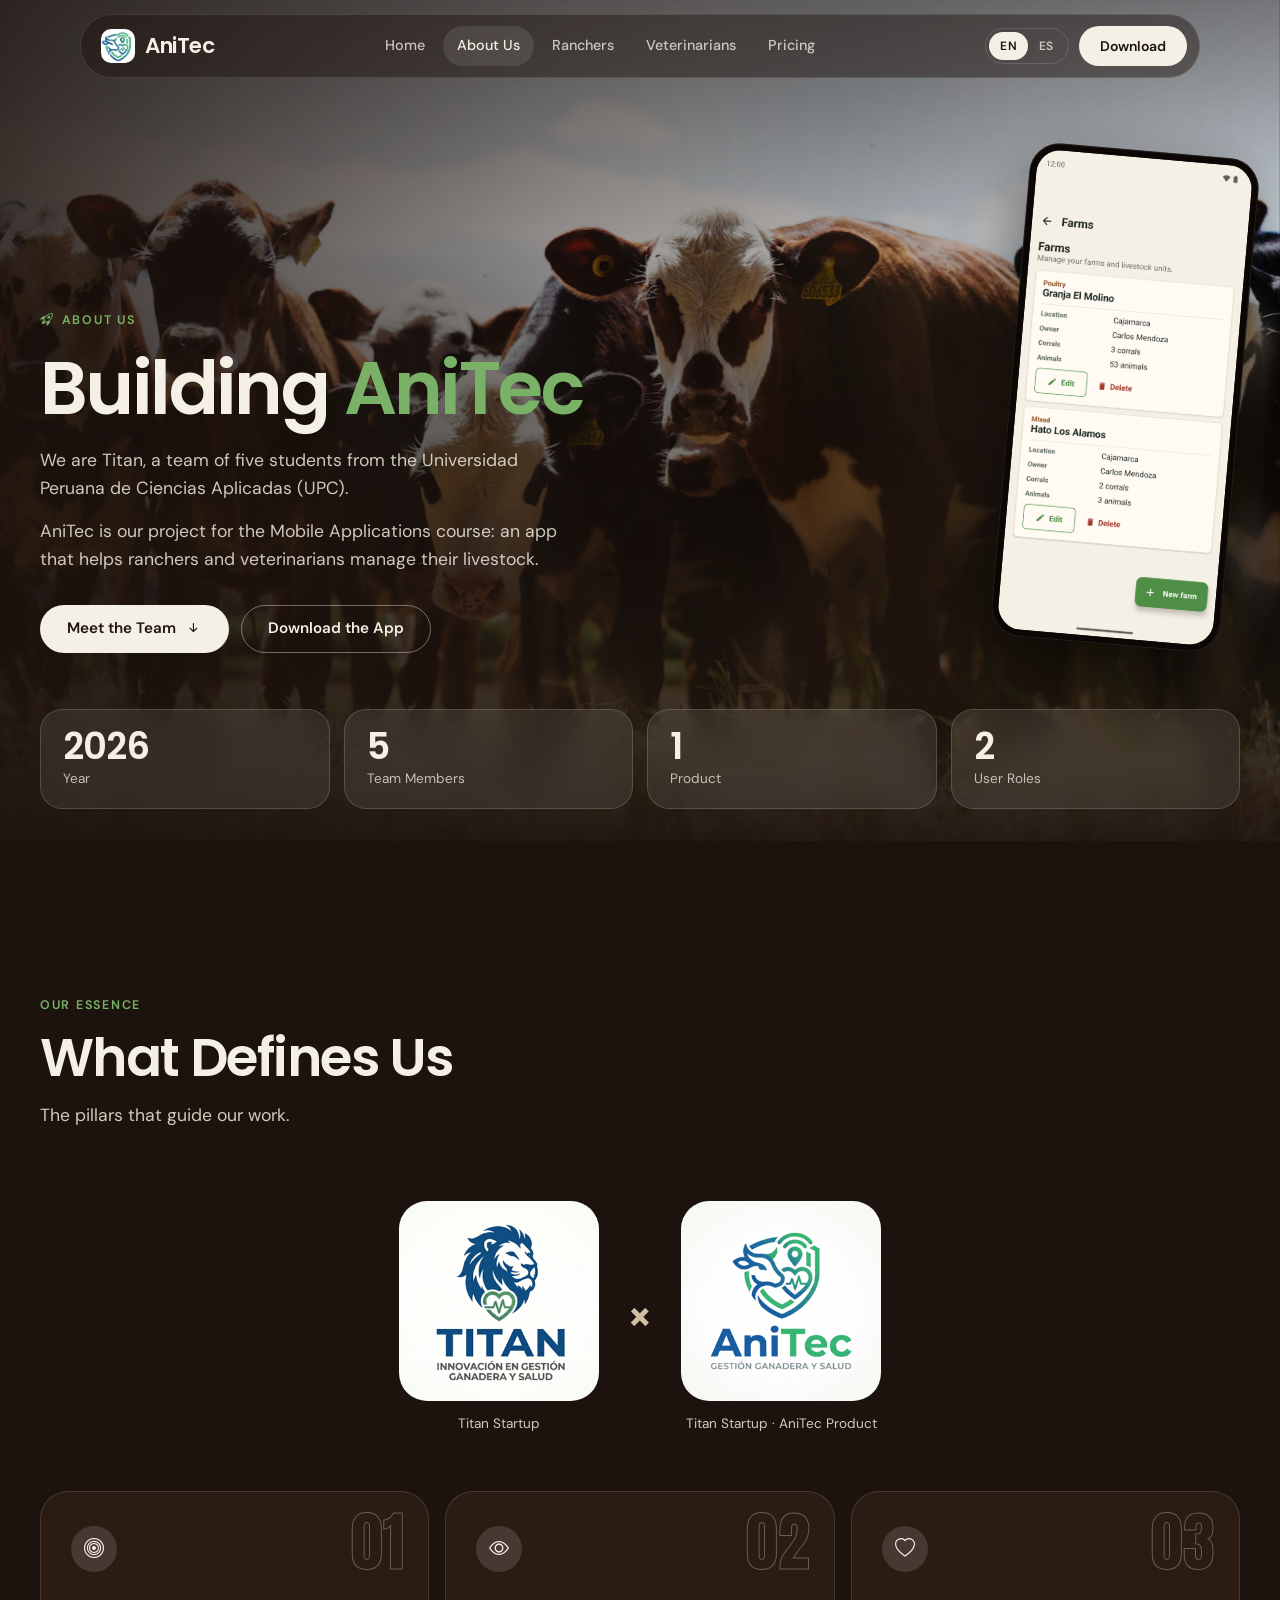
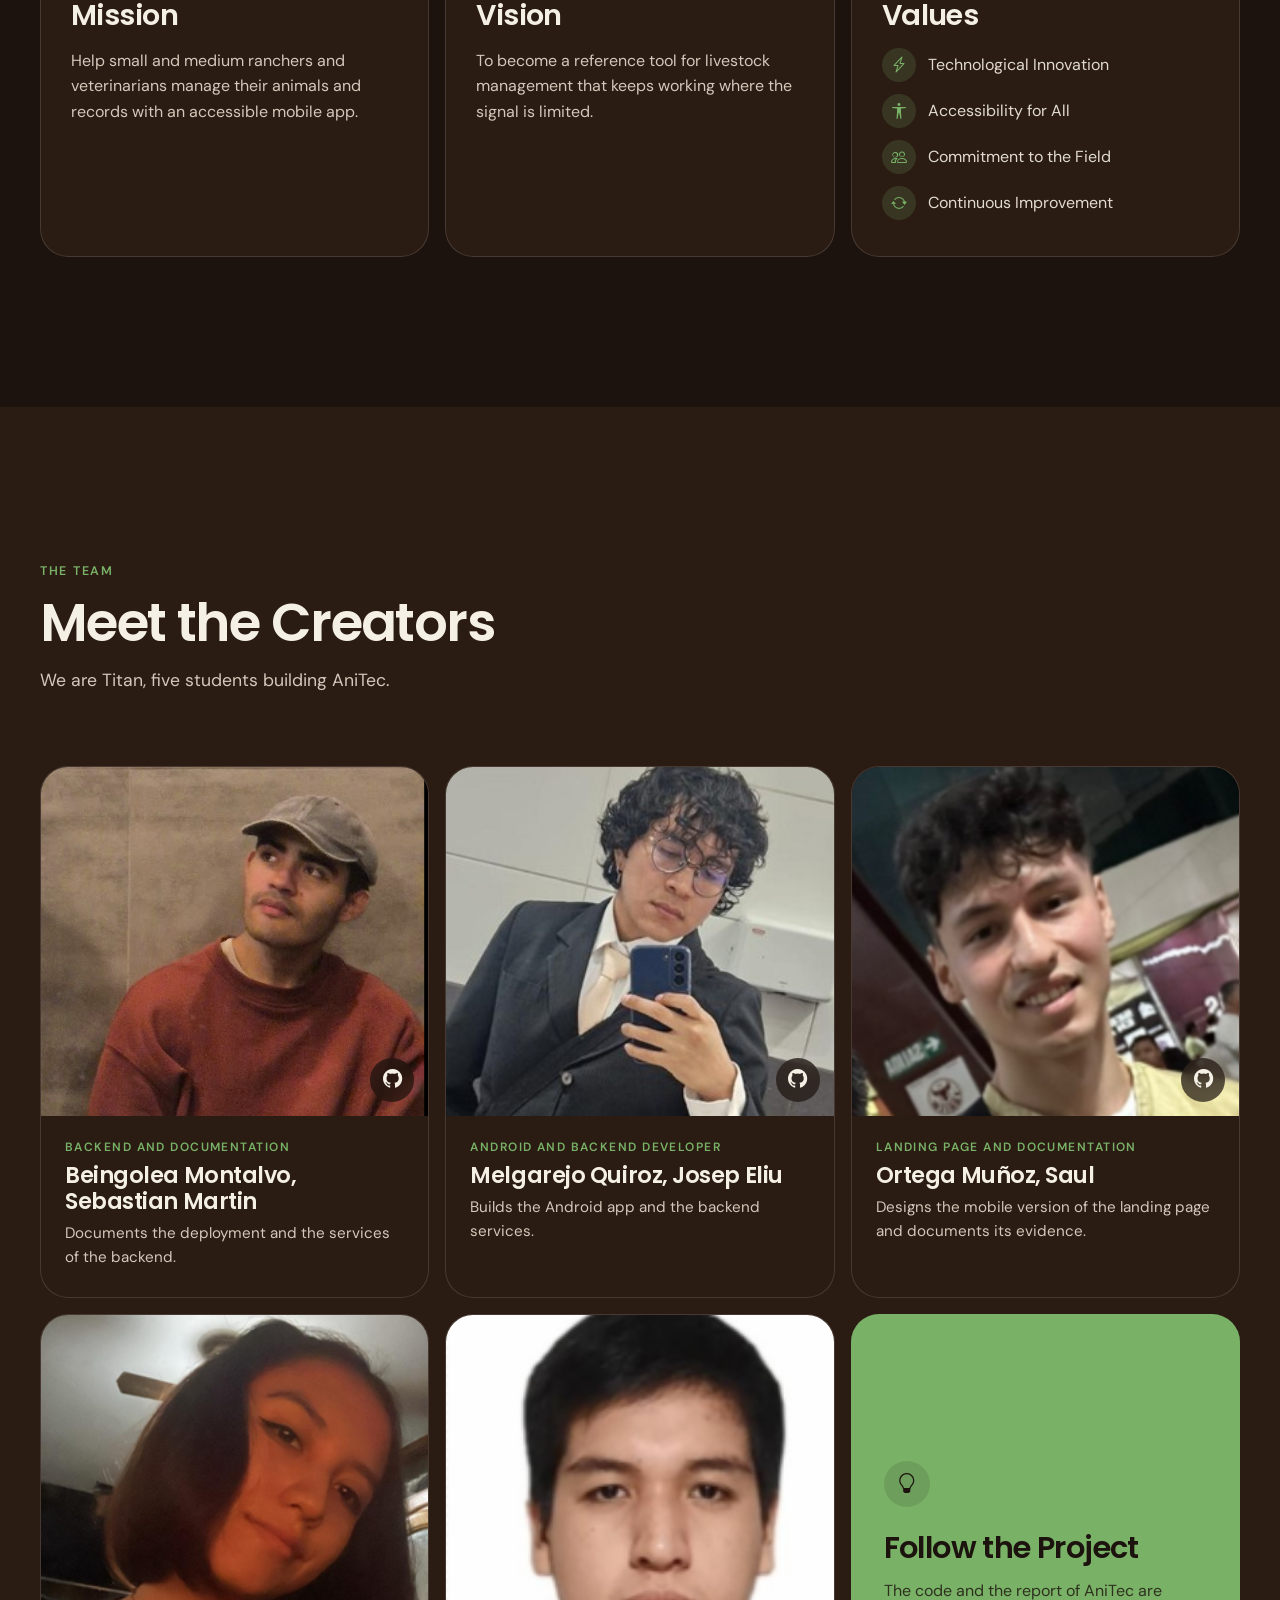
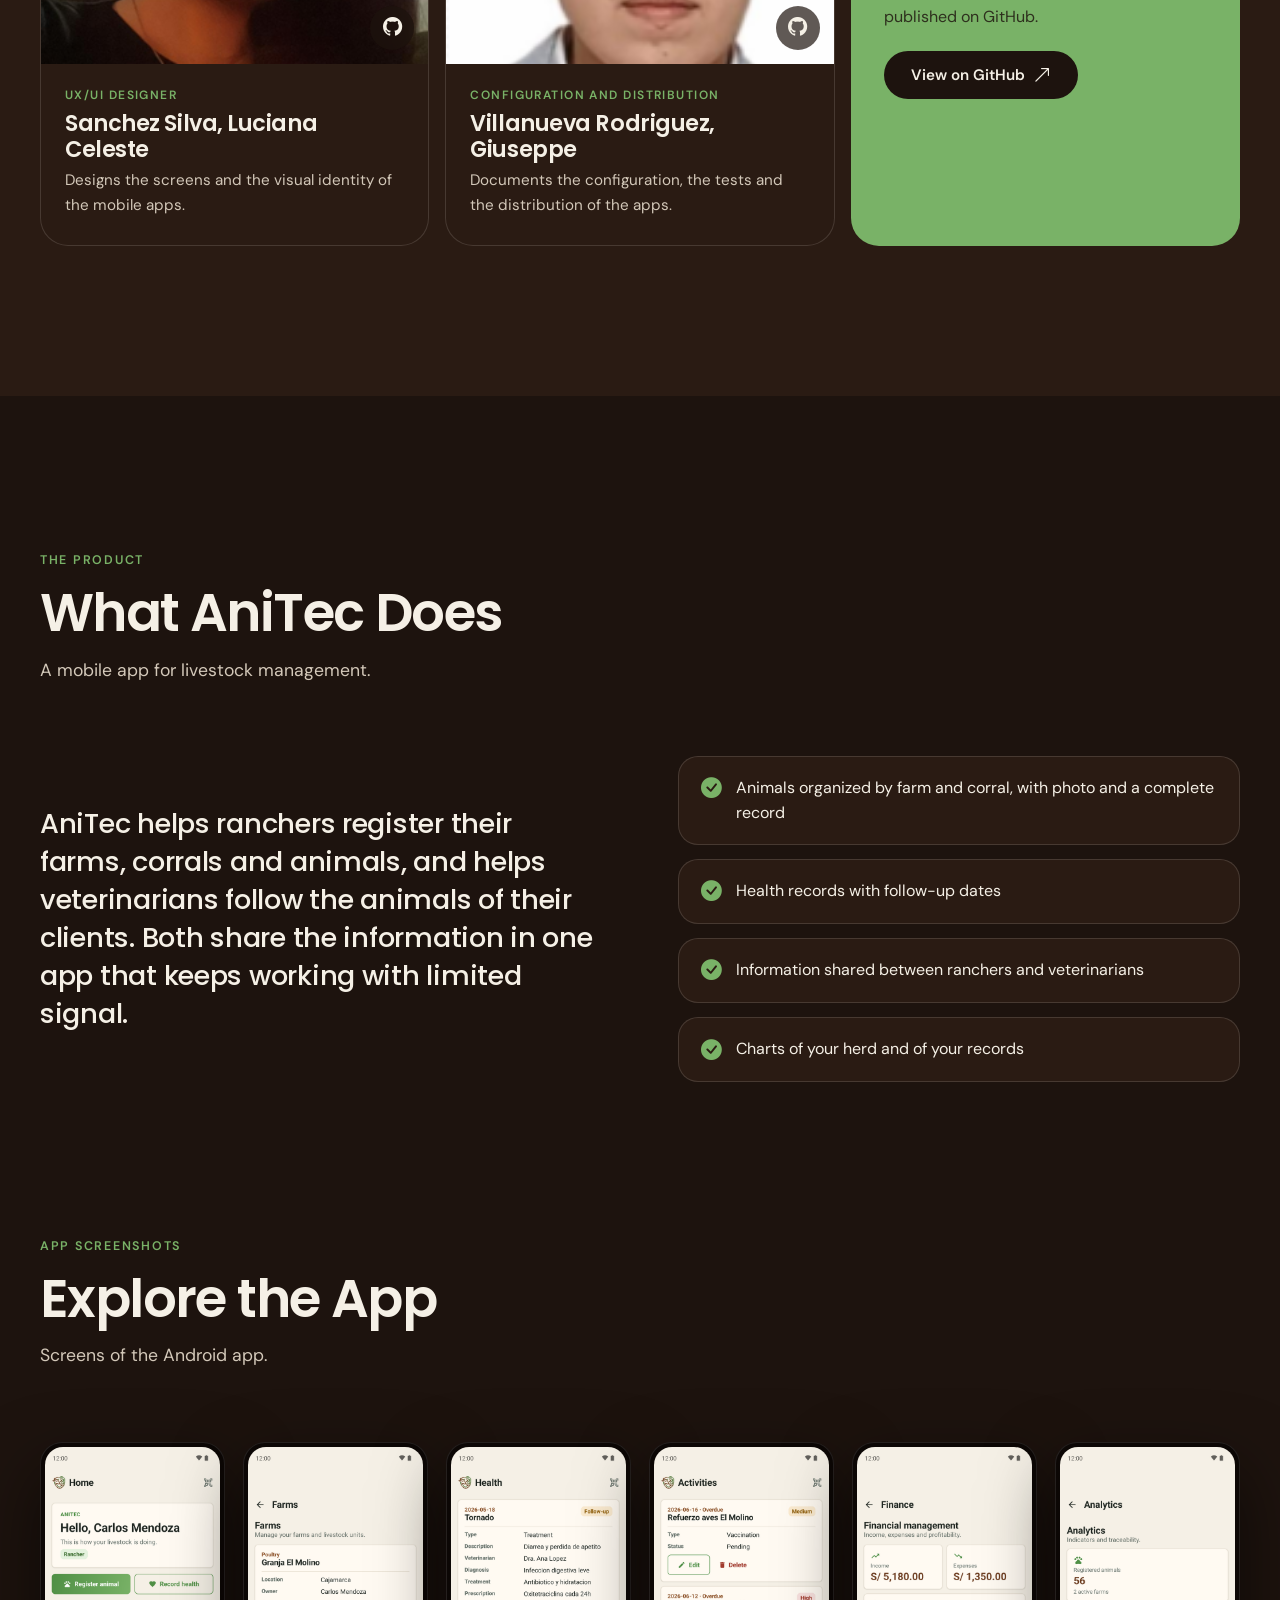
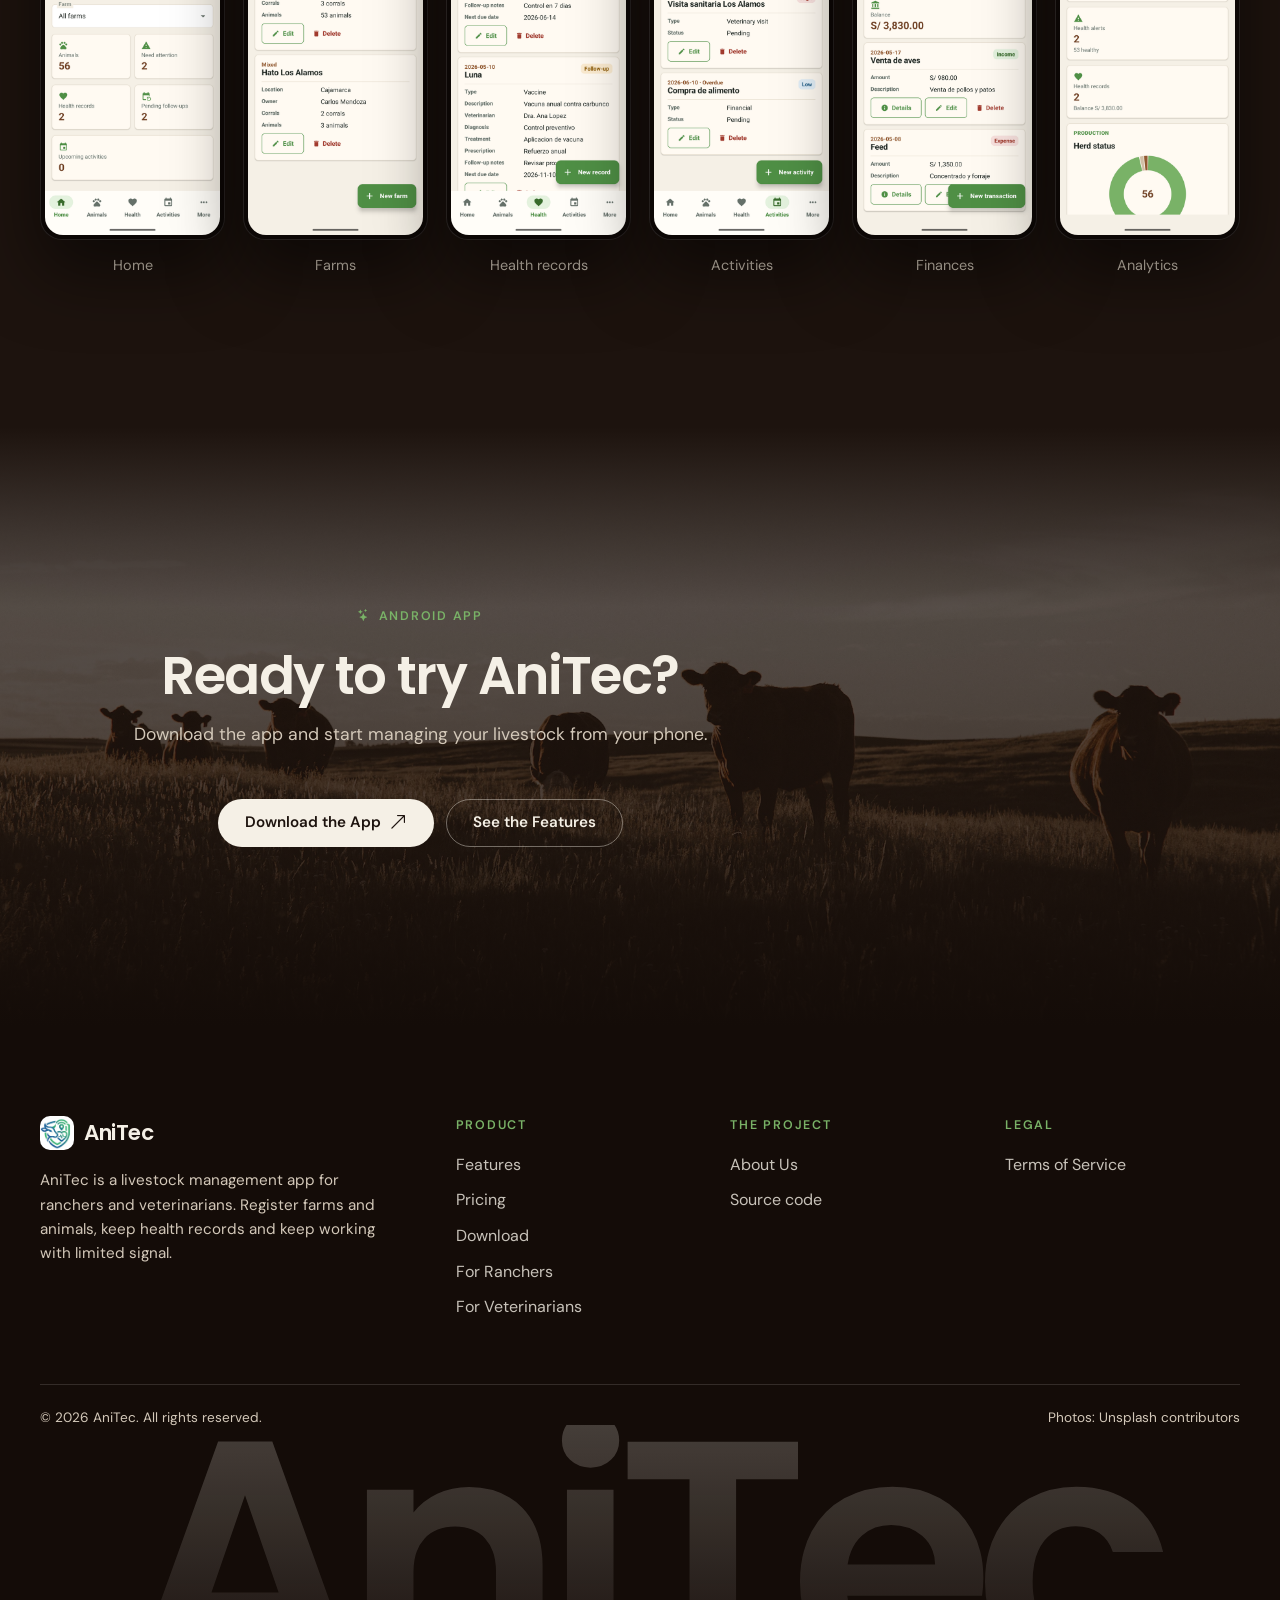
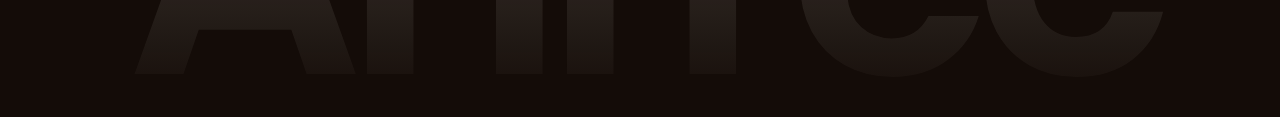
==== commit d48a98bc: "feat: switch the typography to Poppins and DM Sans for more contrast Titles use Poppins in semibold " ====
--- a/assets/pages/about.html
+++ b/assets/pages/about.html
@@ -31,7 +31,7 @@
     <link rel="preconnect" href="https://fonts.googleapis.com" />
     <link rel="preconnect" href="https://fonts.gstatic.com" crossorigin />
     <link
-      href="https://fonts.googleapis.com/css2?family=Anton&family=Fraunces:ital,opsz,wght@0,9..144,300..600;1,9..144,300..500&family=Inter:wght@400;500;600&display=swap"
+      href="https://fonts.googleapis.com/css2?family=Anton&family=DM+Sans:opsz,wght@9..40,400;9..40,500;9..40,700&family=Poppins:wght@500;600;700;800&display=swap"
       rel="stylesheet"
     />
     <link rel="stylesheet" href="https://cdn.jsdelivr.net/npm/bootstrap-icons@1.11.3/font/bootstrap-icons.min.css" />
--- a/assets/styles/home.css
+++ b/assets/styles/home.css
@@ -9,11 +9,11 @@
   --brown: #925930;
   --green: #79b267;
   --green-deep: #3b7334;
-  --muted: #b9ac9b; /* 7.6:1 on espresso */
+  --muted: #d3c8b9; /* 10:1 on espresso */
   --line: rgba(245, 240, 230, 0.14);
   --glass: rgba(255, 255, 255, 0.08);
-  --serif: "Fraunces", "Times New Roman", serif;
-  --sans: "Inter", system-ui, -apple-system, "Segoe UI", sans-serif;
+  --head: "Poppins", "DM Sans", system-ui, -apple-system, "Segoe UI", sans-serif;
+  --sans: "DM Sans", "Poppins", system-ui, -apple-system, "Segoe UI", sans-serif;
   --display: "Anton", "Impact", sans-serif;
   --ease: cubic-bezier(0.22, 1, 0.36, 1);
   --nav-h: 64px;
@@ -118,9 +118,9 @@
   animation: pop 0.9s var(--ease) both;
 }
 .preloader-word {
-  font-family: var(--serif);
+  font-family: var(--head);
   font-size: 2rem;
-  font-weight: 300;
+  font-weight: 600;
   letter-spacing: -0.02em;
   animation: pop 0.9s var(--ease) 0.15s both;
 }
@@ -246,9 +246,9 @@
   display: inline-flex;
   align-items: center;
   gap: 10px;
-  font-family: var(--serif);
+  font-family: var(--head);
   font-size: 1.35rem;
-  font-weight: 400;
+  font-weight: 600;
   letter-spacing: -0.02em;
 }
 .nav-logo img {
@@ -358,9 +358,9 @@
   gap: 6px;
 }
 .menu-links a {
-  font-family: var(--serif);
+  font-family: var(--head);
   font-size: 2.4rem;
-  font-weight: 300;
+  font-weight: 600;
   letter-spacing: -0.02em;
   padding: 8px 0;
   border-bottom: 1px solid var(--line);
@@ -422,16 +422,15 @@
 }
 .hero-title {
   margin: 20px 0 22px;
-  font-family: var(--serif);
-  font-weight: 300;
-  font-size: clamp(3rem, 8.2vw, 7.2rem);
+  font-family: var(--head);
+  font-weight: 600;
+  font-size: clamp(2.6rem, 6.6vw, 5.6rem);
   line-height: 0.95;
   letter-spacing: -0.035em;
-  font-variation-settings: "opsz" 144;
 }
 .hero-title em {
-  font-style: italic;
-  color: var(--sand);
+  font-style: normal;
+  color: var(--green);
 }
 .hero-lead {
   max-width: 520px;
@@ -600,9 +599,9 @@
 }
 .manifesto-text {
   max-width: 560px;
-  font-family: var(--serif);
+  font-family: var(--head);
   font-size: clamp(1.15rem, 2vw, 1.5rem);
-  font-weight: 300;
+  font-weight: 500;
   color: rgba(245, 240, 230, 0.88);
 }
 .reveal-line {
@@ -641,12 +640,11 @@
 }
 .h2 {
   margin: 14px 0 16px;
-  font-family: var(--serif);
-  font-weight: 300;
-  font-size: clamp(2.2rem, 5vw, 4rem);
+  font-family: var(--head);
+  font-weight: 600;
+  font-size: clamp(2rem, 4.2vw, 3.3rem);
   line-height: 1.02;
   letter-spacing: -0.03em;
-  font-variation-settings: "opsz" 144;
 }
 .lead {
   font-size: 1.1rem;
@@ -705,9 +703,9 @@
   padding-right: 180px;
 }
 .role-body h3 {
-  font-family: var(--serif);
-  font-weight: 400;
-  font-size: 2.2rem;
+  font-family: var(--head);
+  font-weight: 600;
+  font-size: 1.9rem;
   letter-spacing: -0.02em;
   line-height: 1.1;
 }
@@ -746,7 +744,7 @@
   border-color: rgba(245, 240, 230, 0.35);
 }
 .tile-photo {
-  min-height: 380px;
+  min-height: 340px;
   background-image: var(--img);
   background-size: cover;
   background-position: center;
@@ -756,8 +754,28 @@
   position: absolute;
   inset: 0;
   z-index: -1;
-  background: linear-gradient(180deg, rgba(29, 19, 14, 0.05) 20%, rgba(29, 19, 14, 0.92) 100%);
-}
+  background: linear-gradient(180deg, rgba(29, 19, 14, 0.04) 12%, rgba(29, 19, 14, 0.55) 58%, rgba(29, 19, 14, 0.94) 100%);
+}
+.tile-photo.accent-green::before {
+  background: linear-gradient(180deg, rgba(29, 19, 14, 0.04) 12%, rgba(26, 58, 22, 0.6) 58%, rgba(22, 52, 18, 0.95) 100%);
+}
+.tile-photo.accent-brown::before {
+  background: linear-gradient(180deg, rgba(29, 19, 14, 0.04) 12%, rgba(86, 48, 22, 0.6) 58%, rgba(74, 40, 17, 0.95) 100%);
+}
+.tile-photo.accent-green {
+  border-color: rgba(121, 178, 103, 0.55);
+}
+.tile-photo.accent-brown {
+  border-color: rgba(146, 89, 48, 0.8);
+}
+.tile-photo.accent-green .tile-icon {
+  background: var(--green);
+  color: var(--espresso);
+}
+.tile-photo.accent-brown .tile-icon {
+  background: var(--brown);
+}
+
 .tile-green {
   background: var(--green);
   color: var(--espresso);
@@ -792,9 +810,9 @@
   background: rgba(29, 19, 14, 0.12);
 }
 .tile h3 {
-  font-family: var(--serif);
-  font-weight: 400;
-  font-size: 1.55rem;
+  font-family: var(--head);
+  font-weight: 600;
+  font-size: 1.35rem;
   letter-spacing: -0.02em;
   line-height: 1.15;
 }
@@ -815,9 +833,9 @@
   align-items: center;
   gap: 40px;
   width: max-content;
-  font-family: var(--serif);
-  font-style: italic;
-  font-weight: 300;
+  font-family: var(--head);
+  font-style: normal;
+  font-weight: 500;
   font-size: clamp(1.6rem, 3.4vw, 2.6rem);
   white-space: nowrap;
   animation: marquee 38s linear infinite;
@@ -905,9 +923,9 @@
   color: var(--green);
 }
 .step h3 {
-  font-family: var(--serif);
-  font-weight: 300;
-  font-size: clamp(2rem, 4vw, 3.2rem);
+  font-family: var(--head);
+  font-weight: 600;
+  font-size: clamp(1.8rem, 3.4vw, 2.7rem);
   letter-spacing: -0.03em;
   line-height: 1.05;
 }
@@ -953,8 +971,8 @@
   margin-bottom: 14px;
 }
 .how-steps h3 {
-  font-family: var(--serif);
-  font-weight: 400;
+  font-family: var(--head);
+  font-weight: 600;
   font-size: 1.5rem;
   letter-spacing: -0.02em;
   line-height: 1.15;
@@ -1008,8 +1026,8 @@
   font-size: 1.6rem;
 }
 .dl-card h3 {
-  font-family: var(--serif);
-  font-weight: 400;
+  font-family: var(--head);
+  font-weight: 600;
   font-size: 1.8rem;
   letter-spacing: -0.02em;
 }
@@ -1040,8 +1058,8 @@
   transform: translateY(-6px);
 }
 .plan h3 {
-  font-family: var(--serif);
-  font-weight: 400;
+  font-family: var(--head);
+  font-weight: 600;
   font-size: 1.6rem;
   letter-spacing: -0.02em;
 }
@@ -1060,9 +1078,9 @@
   font-weight: 600;
 }
 .amt {
-  font-family: var(--serif);
-  font-weight: 300;
-  font-size: 4.2rem;
+  font-family: var(--head);
+  font-weight: 600;
+  font-size: 3.6rem;
   line-height: 1;
   letter-spacing: -0.04em;
 }
@@ -1184,8 +1202,8 @@
 .wordmark {
   margin-top: -2vw;
   text-align: center;
-  font-family: var(--serif);
-  font-weight: 300;
+  font-family: var(--head);
+  font-weight: 600;
   font-size: clamp(7rem, 26vw, 24rem);
   line-height: 0.8;
   letter-spacing: -0.06em;
--- a/assets/styles/inner.css
+++ b/assets/styles/inner.css
@@ -15,16 +15,15 @@
 }
 .page-title {
   margin: 20px 0 22px;
-  font-family: var(--serif);
-  font-weight: 300;
-  font-size: clamp(2.8rem, 7vw, 6rem);
+  font-family: var(--head);
+  font-weight: 600;
+  font-size: clamp(2.5rem, 5.8vw, 4.8rem);
   line-height: 0.98;
   letter-spacing: -0.035em;
-  font-variation-settings: "opsz" 144;
 }
 .page-title em {
-  font-style: italic;
-  color: var(--sand);
+  font-style: normal;
+  color: var(--green);
 }
 .page-hero .hero-lead + .hero-lead {
   margin-top: 14px;
@@ -76,9 +75,9 @@
 }
 .stat-n {
   display: block;
-  font-family: var(--serif);
-  font-weight: 300;
-  font-size: 2.6rem;
+  font-family: var(--head);
+  font-weight: 600;
+  font-size: 2.3rem;
   line-height: 1;
   letter-spacing: -0.03em;
 }
@@ -114,9 +113,9 @@
   color: var(--muted);
 }
 .logos-x {
-  font-family: var(--serif);
+  font-family: var(--head);
   font-size: 2.4rem;
-  font-weight: 300;
+  font-weight: 600;
   color: var(--sand);
 }
 .mv-grid {
@@ -144,8 +143,8 @@
 }
 .mv-card h3 {
   margin: 20px 0 10px;
-  font-family: var(--serif);
-  font-weight: 400;
+  font-family: var(--head);
+  font-weight: 600;
   font-size: 1.8rem;
   letter-spacing: -0.02em;
 }
@@ -240,8 +239,8 @@
   color: var(--green);
 }
 .team-name {
-  font-family: var(--serif);
-  font-weight: 400;
+  font-family: var(--head);
+  font-weight: 600;
   font-size: 1.4rem;
   letter-spacing: -0.02em;
   line-height: 1.15;
@@ -259,8 +258,8 @@
   border-color: transparent;
 }
 .team-follow h4 {
-  font-family: var(--serif);
-  font-weight: 400;
+  font-family: var(--head);
+  font-weight: 600;
   font-size: 1.9rem;
   letter-spacing: -0.02em;
   line-height: 1.1;
@@ -279,8 +278,8 @@
   align-items: center;
 }
 .product-text {
-  font-family: var(--serif);
-  font-weight: 300;
+  font-family: var(--head);
+  font-weight: 500;
   font-size: clamp(1.25rem, 2.2vw, 1.7rem);
   line-height: 1.4;
   letter-spacing: -0.01em;
@@ -382,9 +381,9 @@
 }
 .module h3 {
   margin: 10px 0 12px;
-  font-family: var(--serif);
-  font-weight: 300;
-  font-size: clamp(2rem, 4vw, 3rem);
+  font-family: var(--head);
+  font-weight: 600;
+  font-size: clamp(1.8rem, 3.4vw, 2.6rem);
   letter-spacing: -0.03em;
   line-height: 1.05;
 }
@@ -416,8 +415,8 @@
   border-color: rgba(245, 240, 230, 0.35);
 }
 .func-card h3 {
-  font-family: var(--serif);
-  font-weight: 400;
+  font-family: var(--head);
+  font-weight: 600;
   font-size: 1.5rem;
   letter-spacing: -0.02em;
 }
@@ -502,9 +501,9 @@
   border: 1px solid var(--line);
 }
 .terms-card h1 {
-  font-family: var(--serif);
-  font-weight: 300;
-  font-size: clamp(2.4rem, 6vw, 4rem);
+  font-family: var(--head);
+  font-weight: 600;
+  font-size: clamp(2.2rem, 5vw, 3.4rem);
   letter-spacing: -0.03em;
   line-height: 1;
   margin-bottom: 18px;
@@ -519,8 +518,8 @@
 }
 .terms-card h2 {
   margin: 32px 0 8px;
-  font-family: var(--serif);
-  font-weight: 400;
+  font-family: var(--head);
+  font-weight: 600;
   font-size: 1.5rem;
   letter-spacing: -0.02em;
 }
